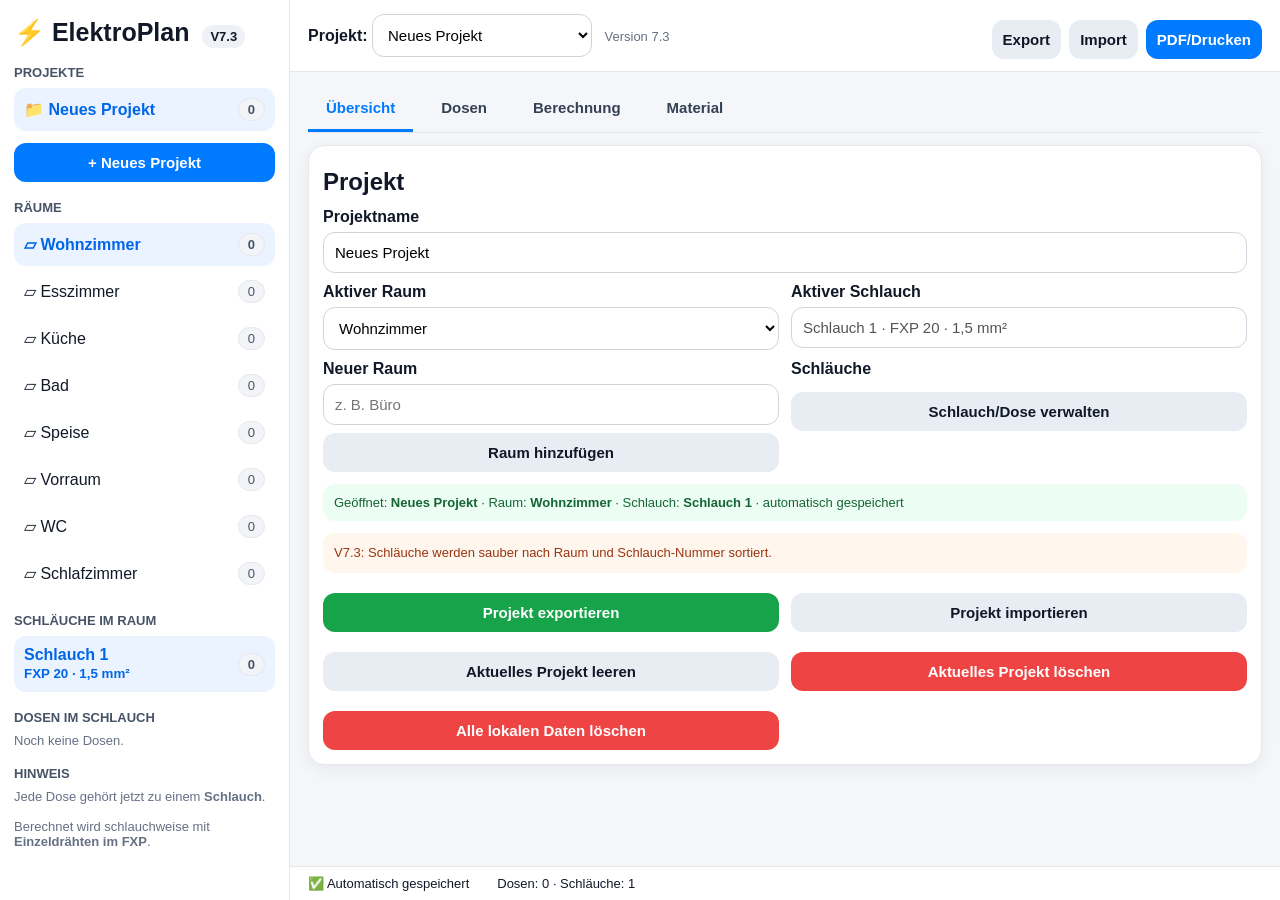
==== index.html @ 1a700f1b "Add files via upload" ====
<!doctype html>
<html lang="de">
<head>
<meta charset="utf-8">
<meta name="viewport" content="width=device-width,initial-scale=1,maximum-scale=1,user-scalable=no">
<title>ElektroPlan V7.3</title>
<style>
*{box-sizing:border-box}
body{margin:0;background:#f4f6f9;color:#111827;font-family:-apple-system,BlinkMacSystemFont,"Segoe UI",Arial,sans-serif}
.app{display:grid;grid-template-columns:290px 1fr;min-height:100vh}
.sidebar{background:#fff;border-right:1px solid #e5e7eb;padding:14px}
.main{padding:14px 18px 90px}
h1{font-size:25px;margin:4px 0 18px}.ver{font-size:13px;background:#eef2f7;border-radius:999px;padding:4px 8px;margin-left:6px}
h2{margin:8px 0 12px}.muted{color:#667085;font-size:13px}.sectionTitle{font-weight:900;color:#475467;font-size:13px;margin:18px 0 8px;text-transform:uppercase}
.card{background:#fff;border:1px solid #e5e7eb;border-radius:16px;padding:14px;margin:12px 0;box-shadow:0 4px 16px rgba(16,24,40,.06)}
input,select,button{width:100%;font-size:15px;padding:11px;border-radius:12px;border:1px solid #cfd4dc;background:#fff}
label{display:block;font-weight:800;margin:10px 0 6px}
button{border:0;background:#007aff;color:#fff;font-weight:900;margin-top:8px;cursor:pointer}
button.secondary{background:#e8edf3;color:#101828}
button.danger{background:#ef4444}
button.green{background:#16a34a}
.navItem{display:flex;justify-content:space-between;align-items:center;padding:10px;border-radius:12px;margin:4px 0;cursor:pointer}
.navItem.active,.navItem:hover{background:#eaf3ff;color:#0066e6;font-weight:900}
.badge{background:#f2f4f7;border:1px solid #e5e7eb;border-radius:999px;padding:3px 9px;color:#475467;font-size:13px}
.topbar{display:flex;justify-content:space-between;align-items:center;gap:12px;background:#fff;border-bottom:1px solid #e5e7eb;margin:-14px -18px 14px;padding:12px 18px;position:sticky;top:0;z-index:5}
.tabs{display:flex;gap:10px;border-bottom:1px solid #e5e7eb;margin-bottom:12px;overflow:auto}
.tabs button{width:auto;background:transparent;color:#344054;border-radius:0;border-bottom:3px solid transparent;padding:13px 18px;margin:0}
.tabs button.active{color:#007aff;border-bottom-color:#007aff}
.hidden{display:none!important}
.grid{display:grid;grid-template-columns:1fr 1fr;gap:12px}
.checks{display:grid;grid-template-columns:1fr 1fr;gap:8px}
.check{display:flex;gap:8px;align-items:center;background:#f8fafc;border:1px solid #e5e7eb;border-radius:12px;padding:10px;font-weight:800}
.check input{width:auto}
.item{border:1px solid #e5e7eb;background:#fbfcfe;border-radius:14px;padding:12px;margin:9px 0}
.row{display:flex;justify-content:space-between;gap:10px;align-items:flex-start}
.name{font-weight:900;font-size:17px}.pill{display:inline-block;background:#eaf4ff;color:#075985;border-radius:999px;padding:4px 9px;margin:4px 4px 0 0;font-size:12px;font-weight:800}
.tableGrid{display:grid;grid-template-columns:1fr 1fr;gap:12px}
table{width:100%;border-collapse:collapse;font-size:13px}
td,th{border-bottom:1px solid #e5e7eb;padding:7px;text-align:left;vertical-align:top}
.notice{background:#fff7ed;color:#9a3412;border-radius:12px;padding:11px;font-size:13px;line-height:1.4}
.ok{background:#ecfdf3;color:#166534;border-radius:12px;padding:11px;font-size:13px}
.wire{display:flex;align-items:center;gap:8px;margin:6px 0}
.dot{width:18px;height:18px;border-radius:50%;border:1px solid #333}.brown{background:#7b3f00}.blue{background:#0074d9}.black{background:#111}.grey{background:#999}.orange{background:#f59e0b}.yellowgreen{background:linear-gradient(90deg,green 50%,yellow 50%)}.purple{background:#7e22ce}
.footer{position:fixed;left:290px;right:0;bottom:0;background:#fff;border-top:1px solid #e5e7eb;padding:9px 18px;display:flex;gap:28px;font-size:13px}
@media(max-width:760px){
  body{font-size:17px}
  .app{display:block}
  .sidebar{display:none}
  .main{padding:10px 10px 96px}
  .topbar{margin:-10px -10px 10px;padding:10px;display:block}
  .topbar select{width:100%!important;margin-top:8px}
  .topbar div[style*="display:flex"]{margin-top:8px}
  .tabs{gap:4px;position:sticky;top:0;background:#f4f6f9;z-index:4;padding-top:6px}
  .tabs button{font-size:14px;padding:12px 10px}
  .tableGrid,.grid{grid-template-columns:1fr}
  .footer{left:0;overflow:auto;font-size:12px}
  .checks{grid-template-columns:1fr}
  .card{border-radius:18px;padding:14px;margin:10px 0}
  input,select,button{font-size:17px;min-height:52px}
  .item{padding:14px}
  .row{display:block}
  .row>div[style*="width"]{width:100%!important;display:grid;grid-template-columns:1fr 1fr;gap:8px;margin-top:10px}
  .row>div[style*="width"] button{margin-top:0}
  table{display:block;overflow-x:auto;white-space:nowrap}
  .fab{display:flex!important}
}
.fab{display:none;position:fixed;right:18px;bottom:54px;width:58px;height:58px;border-radius:999px;font-size:32px;align-items:center;justify-content:center;box-shadow:0 10px 26px rgba(0,0,0,.25);z-index:10}
@media print{.sidebar,.topbar,.tabs,.footer,.noPrint,.fab{display:none!important}.app{display:block}.main{padding:0}.card{box-shadow:none;border:0}}
</style>
</head>
<body>
<div class="app">
<aside class="sidebar">
  <h1>⚡ ElektroPlan <span class="ver">V7.3</span></h1>
  <div class="sectionTitle">Projekte</div>
  <div id="projectList"></div>
  <button onclick="createProject()">+ Neues Projekt</button>

  <div class="sectionTitle">Räume</div>
  <div id="roomList"></div>

  <div class="sectionTitle">Schläuche im Raum</div>
  <div id="sideHoseList"></div>

  <div class="sectionTitle">Dosen im Schlauch</div>
  <div id="sideDoseList"></div>

  <div class="sectionTitle">Hinweis</div>
  <div class="muted">
    Jede Dose gehört jetzt zu einem <b>Schlauch</b>.<br><br>
    Berechnet wird schlauchweise mit <b>Einzeldrähten im FXP</b>.
  </div>
</aside>

<main class="main">
  <div class="topbar">
    <div><b>Projekt:</b> <select id="projectSelect" onchange="openProject(this.value)" style="width:220px;display:inline-block"></select> <span class="muted" style="margin-left:8px">Version 7.3</span></div>
    <div style="display:flex;gap:8px">
      <button class="secondary" onclick="exportProject()" style="width:auto">Export</button><button class="secondary" onclick="document.getElementById('importFileTop').click()" style="width:auto">Import</button>
      <button onclick="window.print()" style="width:auto">PDF/Drucken</button>
    </div>
  </div>

  <div class="tabs">
    <button id="bOverview" onclick="show('Overview')">Übersicht</button>
    <button id="bDoses" onclick="show('Doses')">Dosen</button>
    <button id="bCalc" onclick="show('Calc')">Berechnung</button>
    <button id="bMaterial" onclick="show('Material')">Material</button>
  </div>

  <section id="tabOverview">
    <div class="card">
      <h2>Projekt</h2>
      <label>Projektname</label>
      <input id="projectName" oninput="renameProject()" placeholder="z. B. EFH Maier">

      <div class="grid">
        <div>
          <label>Aktiver Raum</label>
          <select id="roomSelect" onchange="roomChanged()"></select>
        </div>
        <div>
          <label>Aktiver Schlauch</label>
          <input id="activeHoseInfo" disabled>
        </div>
      </div>

      <div class="grid">
        <div>
          <label>Neuer Raum</label>
          <input id="newRoom" placeholder="z. B. Büro">
          <button class="secondary" onclick="addRoom()">Raum hinzufügen</button>
        </div>
        <div>
          <label>Schläuche</label>
          <button class="secondary" onclick="show('Doses')">Schlauch/Dose verwalten</button>
        </div>
      </div>

      <div class="ok" id="saveInfo" style="margin-top:12px"></div>
      <div class="notice" style="margin-top:12px">V7.3: Schläuche werden sauber nach Raum und Schlauch-Nummer sortiert.</div>
      <div class="grid" style="margin-top:12px">
        <button class="green" onclick="exportProject()">Projekt exportieren</button>
        <button class="secondary" onclick="document.getElementById('importFileTop').click()">Projekt importieren</button>
        <input id="importFileTop" class="hidden" type="file" accept=".json" onchange="importProject(event)">
        <button class="secondary" onclick="clearProjectData()">Aktuelles Projekt leeren</button>
        <button class="danger" onclick="deleteCurrentProject()">Aktuelles Projekt löschen</button>
        <button class="danger" onclick="resetAllData()">Alle lokalen Daten löschen</button>
      </div>
    </div>
  </section>

  <section id="tabDoses" class="hidden">
    <div class="card">
      <h2>Dose hinzufügen / bearbeiten</h2>

      <div class="grid">
        <div>
          <label>Raum</label>
          <select id="doseRoomSelect" onchange="doseRoomChanged()"></select>
        </div>
        <div>
          <label>Schlauch</label>
          <select id="doseHoseSelect" onchange="doseHoseChanged()"></select>
        </div>
      </div>

      <div class="grid">
        <div>
          <label>Neuer Schlauch</label>
          <select id="newHoseFxp">
            <option value="16">FXP 16</option>
            <option value="20" selected>FXP 20</option>
            <option value="25">FXP 25</option>
            <option value="32">FXP 32</option>
          </select>
        </div>
        <div>
          <label>Querschnitt</label>
          <select id="newHoseCross">
            <option value="1,5" selected>1,5 mm²</option>
            <option value="2,5">2,5 mm²</option>
          </select>
          <button class="secondary" onclick="createHose()">+ Schlauch hinzufügen</button>
        </div>
      </div>

      <div class="grid">
        <div>
          <label>Dosenvorschlag</label>
          <select id="doseNameSelect" onchange="doseName.value=this.value"></select>
        </div>
        <div>
          <label>Dosenart</label>
          <select id="doseType">
            <option>1-fach Dose</option>
            <option>2-fach Dose</option>
            <option>3-fach Dose</option>
            <option>Lampenauslass</option>
            <option>Netzwerkdose</option>
          </select>
        </div>
      </div>

      <label>Dosenname</label>
      <input id="doseName">

      <label>Geräte</label>
      <div class="checks">
        <label class="check"><input type="checkbox" value="Steckdose">Steckdose</label>
        <label class="check"><input type="checkbox" value="Steckdose 2">zweite Steckdose</label>
        <label class="check"><input type="checkbox" value="Schalter">Schalter</label>
        <label class="check"><input type="checkbox" value="Serienschalter">Serienschalter</label>
        <label class="check"><input type="checkbox" value="Wechselschalter">Wechselschalter</label>
        <label class="check"><input type="checkbox" value="Kreuzschalter">Kreuzschalter</label>
        <label class="check"><input type="checkbox" value="Lampe">Lampe</label>
        <label class="check"><input type="checkbox" value="Netzwerkdose">Netzwerkdose</label>
      </div>

      <button onclick="saveDose()">Dose speichern</button>
      <button class="secondary" onclick="resetDose()">Formular leeren</button>
    </div>

    <div class="card">
      <h2>Dosen</h2>
      <div id="doseList"></div>
    </div>
  </section>

  <section id="tabCalc" class="hidden">
    <div class="card">
      <h2>Adernberechnung je Schlauch</h2>
      <div id="calcList"></div>
    </div>
    <div class="tableGrid">
      <div class="card">
        <h3>Verbindungen</h3>
        <div id="strandTable"></div>
      </div>
      <div class="card">
        <h3>Adernbeschreibung erste Verbindung</h3>
        <div id="wireTable"></div>
      </div>
    </div>
  </section>

  <section id="tabMaterial" class="hidden">
    <div class="card">
      <h2>Material</h2>
      <div id="materialList"></div>
    </div>
    <div class="card noPrint">
      <button onclick="exportProject()" class="green">Projekt exportieren</button>
      <button onclick="document.getElementById('importFile').click()" class="secondary">Projekt importieren</button>
      <input id="importFile" class="hidden" type="file" accept=".json" onchange="importProject(event)">
      <button onclick="deleteCurrentProject()" class="danger">Projekt löschen</button>
    </div>
  </section>
</main>
</div>

<div class="footer">
  <span>✅ Automatisch gespeichert</span>
  <span id="footerStats"></span>
</div>

<script>
const KEY="elektroplan_v73";
const DEFAULT_ROOMS=["Wohnzimmer","Esszimmer","Küche","Bad","Speise","Vorraum","WC","Schlafzimmer"];
const ROOM_CODES={"Wohnzimmer":"WZ","Esszimmer":"EZ","Küche":"KÜ","Bad":"BA","Speise":"SP","Vorraum":"VR","WC":"WC","Schlafzimmer":"SZ"};
const FXP_SIZES=["16","20","25","32"];
let db=loadDB(), currentId=db.currentId||null, activeRoom="Wohnzimmer", activeHoseId=null, editIndex=null;

function uid(){return"p"+Date.now()+"_"+Math.floor(Math.random()*9999)}
function hid(){return"h"+Date.now()+"_"+Math.floor(Math.random()*9999)}
function freshProject(name){
  const p={id:uid(),name:name||"Neues Projekt",rooms:[...DEFAULT_ROOMS],hoses:[],doses:[]};
  p.hoses.push({id:hid(),room:"Wohnzimmer",name:"Schlauch 1",fxp:"20",cross:"1,5"});
  return p;
}
function loadDB(){try{return JSON.parse(localStorage.getItem(KEY))||{currentId:null,projects:[]}}catch{return{currentId:null,projects:[]}}}
function current(){return db.projects.find(p=>p.id===currentId)}
function cleanRooms(p){
  const bad=/^(s|sc|sch|schö|schöa|schöaf|schl|schla|schlaf|schlafz|schlafzi|schlafzim|schlafzimm|schlafzimme)$/i;
  p.rooms=[...new Set([...(p.rooms||[]),...DEFAULT_ROOMS])].filter(r=>r && !bad.test(r));
}
function migrate(p){
  cleanRooms(p);
  if(!p.hoses)p.hoses=[];
  p.hoses.forEach(h=>{if(!h.cross)h.cross="1,5"; if(!h.fxp)h.fxp="20"});
  if(!p.hoses.length){
    p.rooms.forEach(r=>p.hoses.push({id:hid(),room:r,name:"Schlauch 1",fxp:"20",cross:"1,5"}));
  }
  p.doses.forEach(d=>{
    if(!d.hoseId){
      let h=p.hoses.find(x=>x.room===d.room) || createHoseForProject(p,d.room,false);
      d.hoseId=h.id;
    }
  });
}
function store(){db.currentId=currentId;localStorage.setItem(KEY,JSON.stringify(db));renderAll()}
function ensure(){
  if(!db.projects.length){
    let p=freshProject("Neues Projekt");
    db.projects.push(p);
    currentId=p.id;
  } else if(!currentId) currentId=db.projects[0].id;
  db.projects.forEach(p=>{migrate(p);sortHoses(p)});
  const p=current();
  if(p && !activeHoseId){
    let h=hosesInRoom(p,activeRoom)[0] || p.hoses[0];
    if(h){activeRoom=h.room;activeHoseId=h.id}
  }
}
function createProject(){let p=freshProject("Neues Projekt");db.projects.push(p);currentId=p.id;activeRoom="Wohnzimmer";activeHoseId=p.hoses[0].id;store();show("Overview")}
function openProject(id){currentId=id;let p=current();migrate(p);activeRoom=p.rooms[0]||"Wohnzimmer";activeHoseId=(hosesInRoom(p,activeRoom)[0]||p.hoses[0])?.id||null;store()}
function renameProject(){let p=current();if(!p)return;p.name=projectName.value||"Ohne Namen";localStorage.setItem(KEY,JSON.stringify(db));renderSelectorsOnly()}
function deleteCurrentProject(){let p=current();if(!p)return;if(!confirm("Projekt löschen?"))return;db.projects=db.projects.filter(x=>x.id!==p.id);currentId=db.projects[0]?.id||null;activeHoseId=null;if(!currentId){let np=freshProject("Neues Projekt");db.projects.push(np);currentId=np.id;activeRoom="Wohnzimmer";activeHoseId=np.hoses[0].id}store();show("Overview")}
function addRoom(){let p=current(),r=newRoom.value.trim();if(!p||!r)return;if(!p.rooms.includes(r))p.rooms.push(r);let h=createHoseForProject(p,r,false);activeRoom=r;activeHoseId=h.id;newRoom.value="";store()}
function roomChanged(){let p=current();activeRoom=roomSelect.value;let h=hosesInRoom(p,activeRoom)[0]||createHoseForProject(p,activeRoom,false);activeHoseId=h.id;store()}
function hoseChanged(id){activeHoseId=id;let p=current();let h=p.hoses.find(x=>x.id===id);if(h)activeRoom=h.room;store()}
function hoseNum(h){
  const m=String(h.name||"").match(/(\d+)/);
  return m?parseInt(m[1],10):9999;
}
function sortHoses(p){
  const roomIndex=r=>p.rooms.indexOf(r)===-1?999:p.rooms.indexOf(r);
  p.hoses.sort((a,b)=>{
    const ra=roomIndex(a.room), rb=roomIndex(b.room);
    if(ra!==rb)return ra-rb;
    const na=hoseNum(a), nb=hoseNum(b);
    if(na!==nb)return na-nb;
    return String(a.name).localeCompare(String(b.name));
  });
}
function hosesInRoom(p,room){sortHoses(p);return p.hoses.filter(h=>h.room===room)}
function createHoseForProject(p,room,render=true){
  const nr=hosesInRoom(p,room).length+1;
  const h={id:hid(),room,name:"Schlauch "+nr,fxp:"20",cross:"1,5"};
  p.hoses.push(h);
  sortHoses(p);
  if(render)store();
  return h;
}
function createHose(){
  let p=current();if(!p)return;
  let h=createHoseForProject(p,activeRoom,false);
  const s1=document.getElementById("newHoseFxp");
  const c1=document.getElementById("newHoseCross");
  h.fxp=(s1&&s1.value)||"20";
  h.cross=(c1&&c1.value)||"1,5";
  activeHoseId=h.id;
  store()
}
function updateHose(id,field,val){let p=current(),h=p.hoses.find(x=>x.id===id);if(!h)return;h[field]=val;store()}
function deleteHose(id){
  let p=current(),h=p.hoses.find(x=>x.id===id);if(!h)return;
  if(p.doses.some(d=>d.hoseId===id)) return alert("Dieser Schlauch enthält Dosen. Bitte zuerst Dosen löschen oder verschieben.");
  if(!confirm("Schlauch löschen?"))return;
  p.hoses=p.hoses.filter(x=>x.id!==id);
  activeHoseId=(hosesInRoom(p,activeRoom)[0]||p.hoses[0])?.id||null;
  store();
}
function doseRoomChanged(){
  let p=current(),room=doseRoomSelect.value;
  activeRoom=room;
  let hs=hosesInRoom(p,room);
  if(!hs.length)hs=[createHoseForProject(p,room,false)];
  doseHoseSelect.innerHTML=hs.map(h=>`<option value="${h.id}" ${h.id===activeHoseId?"selected":""}>${esc(h.name)} · FXP ${esc(h.fxp)} · ${esc(h.cross||"1,5")} mm²</option>`).join("");
  if(!hs.some(h=>h.id===activeHoseId))activeHoseId=hs[0].id;
  doseHoseSelect.value=activeHoseId;
  doseHoseChanged();
}
function doseHoseChanged(){
  activeHoseId=doseHoseSelect.value;
  let room=doseRoomSelect.value;
  let name=nextDoseName(room);
  doseNameSelect.innerHTML=`<option>${name}</option>`;
  doseName.value=name;
}
function code(room){return ROOM_CODES[room]||room.substring(0,2).toUpperCase()}
function nextDoseName(room){
  let p=current(),c=code(room),max=0;
  p.doses.forEach(d=>{if(d.room===room&&d.name.startsWith(c)){let n=parseInt(d.name.replace(c,""));if(!isNaN(n)&&n>max)max=n}});
  return c+String(max+1).padStart(2,"0")
}
function selected(){return Array.from(document.querySelectorAll(".checks input:checked")).map(x=>x.value)}
function saveDose(){
  let p=current();if(!p)return;
  let room=doseRoomSelect.value;
  let hoseId=doseHoseSelect.value;
  let d={room,hoseId,name:doseName.value.trim()||nextDoseName(room),type:doseType.value,devices:selected()};
  if(!d.devices.length)return alert("Bitte Gerät auswählen.");
  if(editIndex===null)p.doses.push(d);else{p.doses[editIndex]=d;editIndex=null}
  activeRoom=room;activeHoseId=hoseId;
  resetDose();store()
}
function resetDose(){editIndex=null;doseType.value="1-fach Dose";document.querySelectorAll(".checks input").forEach(x=>x.checked=false);doseRoomChanged()}
function editDose(i){
  let p=current(),d=p.doses[i];editIndex=i;activeRoom=d.room;activeHoseId=d.hoseId;
  renderAll();
  doseRoomSelect.value=d.room;doseRoomChanged();doseHoseSelect.value=d.hoseId;
  doseNameSelect.innerHTML=`<option>${d.name}</option>`;doseName.value=d.name;doseType.value=d.type;
  document.querySelectorAll(".checks input").forEach(x=>x.checked=d.devices.includes(x.value));
  show("Doses")
}
function deleteDose(i){let p=current();if(!confirm("Dose löschen?"))return;p.doses.splice(i,1);store()}
function move(i,dir){let p=current(),j=i+dir;if(j<0||j>=p.doses.length)return;[p.doses[i],p.doses[j]]=[p.doses[j],p.doses[i]];store()}
function has(d,x){return d.devices.includes(x)}
function socketCount(d){return (has(d,"Steckdose")?1:0)+(has(d,"Steckdose 2")?1:0)}
function hasSocket(d){return socketCount(d)>0}
function hasNetwork(d){return has(d,"Netzwerkdose")||d.type==="Netzwerkdose"}
function dosesInHose(p,hoseId){return p.doses.filter(d=>d.hoseId===hoseId)}
function calcForDoses(doses){
  let res=doses.map(()=>new Set());
  let socketEnd=-1;
  doses.forEach((d,i)=>{if(hasSocket(d))socketEnd=i});
  for(let i=0;i<=socketEnd;i++){res[i].add("L Steckdose");res[i].add("N Steckdose");res[i].add("PE")}
  doses.forEach((d,i)=>{
    if(has(d,"Schalter")){res[i].add("L Licht");res[i].add("L geschaltet zurück")}
    if(has(d,"Serienschalter")){res[i].add("L Licht");res[i].add("L1 geschaltet zurück");res[i].add("L2 geschaltet zurück")}
    if(has(d,"Lampe")){res[i].add("L geschaltet");res[i].add("N Licht");res[i].add("PE")}
    if(hasNetwork(d))res[i].add("Netzwerkkabel Cat / Datenleitung")
  });
  let ws=doses.map((d,i)=>has(d,"Wechselschalter")?i:null).filter(x=>x!==null);
  let ks=doses.map((d,i)=>has(d,"Kreuzschalter")?i:null).filter(x=>x!==null);
  if(ws.length>=2){
    let first=ws[0],last=ws[ws.length-1];
    for(let i=first;i<=last;i++){
      if(i===first){res[i].add("L Licht");res[i].add("K1");res[i].add("K2")}
      else if(i===last){res[i].add("K1");res[i].add("K2");res[i].add("L geschaltet zurück")}
      else if(ks.includes(i)){res[i].add("K1 rein");res[i].add("K2 rein");res[i].add("K1 raus");res[i].add("K2 raus")}
      else{res[i].add("K1");res[i].add("K2")}
    }
    for(let i=0;i<=last;i++)res[i].add("L geschaltet zurück")
  }
  return res.map(s=>Array.from(s))
}
function calcAll(){
  let p=current(),out=[];
  sortHoses(p);
  p.hoses.forEach(h=>{
    const ds=dosesInHose(p,h.id);
    const c=calcForDoses(ds);
    out.push({hose:h,doses:ds,calc:c});
  });
  return out;
}
function eCount(w){return w.filter(x=>!x.includes("Netzwerk")).length}
function suggest(w,hose){
  let n=eCount(w),net=w.some(x=>x.includes("Netzwerk"));
  let base=n===0?"keine 230V-Adern":`${n} Einzeldrähte ${hose?.cross||"1,5"} mm² im FXP ${hose?.fxp||"20"}`;
  return net?base+" + 1× Netzwerkkabel":base;
}
function wireColor(w){if(w==="PE")return"yellowgreen";if(w.includes("N "))return"blue";if(w.includes("Steckdose"))return"brown";if(w.includes("K2"))return"grey";if(w.includes("K1"))return"black";if(w.includes("geschaltet"))return"black";if(w.includes("L Licht"))return"black";if(w.includes("Netzwerk"))return"purple";return"orange"}
function wireHTML(w){return `<div class="wire"><span class="dot ${wireColor(w)}"></span>${esc(w)}</div>`}
function show(tab){["Overview","Doses","Calc","Material"].forEach(t=>{document.getElementById("tab"+t).classList.add("hidden");document.getElementById("b"+t).classList.remove("active")});document.getElementById("tab"+tab).classList.remove("hidden");document.getElementById("b"+tab).classList.add("active");renderAll()}
function esc(s){return String(s).replace(/[&<>"']/g,m=>({"&":"&amp;","<":"&lt;",">":"&gt;","\"":"&quot;","'":"&#039;"}[m]))}

function renderSelectorsOnly(){
  let p=current();
  projectSelect.innerHTML=db.projects.map(pr=>`<option value="${pr.id}" ${pr.id===currentId?"selected":""}>${esc(pr.name)}</option>`).join("");
  projectList.innerHTML=db.projects.map(pr=>`<div class="navItem ${pr.id===currentId?"active":""}" onclick="openProject('${pr.id}')"><span>📁 ${esc(pr.name)}</span><span class="badge">${pr.doses.length}</span></div>`).join("");
}
function renderAll(){
  let p=current();if(!p)return;migrate(p);sortHoses(p);renderSelectorsOnly();
  if(!activeRoom || !p.rooms.includes(activeRoom))activeRoom=p.rooms[0]||"Wohnzimmer";
  let hs=hosesInRoom(p,activeRoom);
  if(!hs.length){let h=createHoseForProject(p,activeRoom,false);hs=[h];activeHoseId=h.id}
  if(!activeHoseId || !hs.some(h=>h.id===activeHoseId))activeHoseId=hs[0].id;

  roomList.innerHTML=p.rooms.map(r=>`<div class="navItem ${r===activeRoom?"active":""}" onclick="activeRoom='${esc(r)}';activeHoseId=null;store()"><span>▱ ${esc(r)}</span><span class="badge">${p.doses.filter(d=>d.room===r).length}</span></div>`).join("");
  sideHoseList.innerHTML=hs.map(h=>`<div class="navItem ${h.id===activeHoseId?"active":""}" onclick="hoseChanged('${h.id}')"><span>${esc(h.name)}<br><small>FXP ${esc(h.fxp)} · ${esc(h.cross||"1,5")} mm²</small></span><span class="badge">${dosesInHose(p,h.id).length}</span></div>`).join("");
  projectName.value=p.name;
  roomSelect.innerHTML=p.rooms.map(r=>`<option ${r===activeRoom?"selected":""}>${esc(r)}</option>`).join("");
  activeHoseInfo.value=(p.hoses.find(h=>h.id===activeHoseId)?.name||"")+" · FXP "+(p.hoses.find(h=>h.id===activeHoseId)?.fxp||"20")+" · "+(p.hoses.find(h=>h.id===activeHoseId)?.cross||"1,5")+" mm²";
  
  doseRoomSelect.innerHTML=p.rooms.map(r=>`<option ${r===activeRoom?"selected":""}>${esc(r)}</option>`).join("");
  if(editIndex===null)doseRoomChanged();
  saveInfo.innerHTML=`Geöffnet: <b>${esc(p.name)}</b> · Raum: <b>${esc(activeRoom)}</b> · Schlauch: <b>${esc((p.hoses.find(h=>h.id===activeHoseId)||{}).name||"")}</b> · automatisch gespeichert`;

  renderDoses(p);
  renderCalc();
  renderMaterial();
  footerStats.textContent=`Dosen: ${p.doses.length} · Schläuche: ${p.hoses.length}`;
}
function renderHoses(p){
  const room=activeRoom;
  const hoses=hosesInRoom(p,room);
  hoseList.innerHTML=hoses.length ? hoses.map(h=>`
    <div class="item">
      <div class="row">
        <div style="flex:1">
          <div class="name">${esc(h.name)}</div>
          <div class="muted">${esc(h.room)} · FXP ${esc(h.fxp)} · ${esc(h.cross||"1,5")} mm² · ${dosesInHose(p,h.id).length} Dosen</div>

          <label>Name</label>
          <input value="${esc(h.name)}" onchange="updateHose('${h.id}','name',this.value)">

          <label>FXP-Größe</label>
          <select onchange="updateHose('${h.id}','fxp',this.value)">
            <option value="16" ${h.fxp==="16"?"selected":""}>FXP 16</option>
            <option value="20" ${h.fxp==="20"?"selected":""}>FXP 20</option>
            <option value="25" ${h.fxp==="25"?"selected":""}>FXP 25</option>
            <option value="32" ${h.fxp==="32"?"selected":""}>FXP 32</option>
          </select>
          <label>Leiterquerschnitt</label>
          <select onchange="updateHose('${h.id}','cross',this.value)">
            <option value="1,5" ${h.cross==="1,5"?"selected":""}>1,5 mm²</option>
            <option value="2,5" ${h.cross==="2,5"?"selected":""}>2,5 mm²</option>
          </select>
        </div>
        <div style="width:120px">
          <button class="secondary" onclick="hoseChanged('${h.id}')">Aktiv</button>
          <button class="danger" onclick="deleteHose('${h.id}')">Löschen</button>
        </div>
      </div>
    </div>`).join("") : "<div class='muted'>Noch kein Schlauch.</div>";
}
function renderDoses(p){
  sideDoseList.innerHTML=dosesInHose(p,activeHoseId).map(d=>`<div class="navItem"><span>▣ ${esc(d.name)}<br><small>${esc(d.devices.join(", "))}</small></span></div>`).join("")||"<div class='muted'>Noch keine Dosen.</div>";
  doseList.innerHTML=p.hoses.filter(h=>h.room===activeRoom).map(h=>{
    const ds=dosesInHose(p,h.id);
    return `<h3>${esc(h.name)} · FXP ${esc(h.fxp)} · ${esc(h.cross||"1,5")} mm²</h3>` + (ds.map(d=>{
      const i=p.doses.indexOf(d);
      return `<div class="item"><div class="row"><div><div class="name">${i+1}. ▣ ${esc(d.name)}</div><div class="muted">${esc(d.room)} · ${esc(h.name)} · ${esc(d.type)}</div>${d.devices.map(x=>`<span class="pill">${esc(x)}</span>`).join("")}</div><div style="width:95px"><button onclick="move(${i},-1)">↑</button><button onclick="move(${i},1)">↓</button><button class="secondary" onclick="editDose(${i})">Ändern</button><button class="danger" onclick="deleteDose(${i})">Löschen</button></div></div></div>`;
    }).join("") || "<div class='muted'>Keine Dosen in diesem Schlauch.</div>");
  }).join("") || "<div class='muted'>Noch keine Dosen.</div>";
}
function renderCalc(){
  const groups=calcAll();
  calcList.innerHTML=groups.map(g=>{
    if(!g.doses.length)return "";
    let connRows=g.calc.map((w,i)=>{
      const from=i===0?"Verteiler":g.doses[i-1].name;
      const to=g.doses[i].name;
      return `<tr><td>${esc(from)}</td><td>→</td><td>${esc(to)}</td><td>${esc(g.hose.name)}</td><td>FXP ${esc(g.hose.fxp)}</td><td><b>${eCount(w)}</b>${w.some(x=>x.includes("Netzwerk"))?" + LAN":""}</td><td>${suggest(w,g.hose)}</td></tr>`;
    }).join("");

    let doseCards=g.doses.map((d,i)=>{
      const w=g.calc[i]||[];
      const from=i===0?"Verteiler":g.doses[i-1].name;
      const to=i<g.doses.length-1?g.doses[i+1].name:"Enddose";
      return `<div class="item">
        <div class="name">${esc(d.name)}</div>
        <div class="muted">${esc(d.room)} · ${esc(g.hose.name)} · FXP ${esc(g.hose.fxp)}</div>
        <div style="margin-top:8px"><b>kommt von:</b> ${esc(from)}</div>
        <div><b>geht zu:</b> ${esc(to)}</div>
        <div style="margin-top:8px"><b>Verbindung ${esc(from)} → ${esc(d.name)}:</b> ${eCount(w)} Einzeldrähte${w.some(x=>x.includes("Netzwerk"))?" + 1 Netzwerkkabel":""}</div>
        <div class="muted">Vorschlag: ${suggest(w,g.hose)}</div>
        <div style="margin-top:8px">${w.map(wireHTML).join("")}</div>
      </div>`;
    }).join("");

    return `<div class="card">
      <h3>${esc(g.hose.room)} · ${esc(g.hose.name)} · FXP ${esc(g.hose.fxp)}</h3>
      <div class="notice"><b>Leitungsverlauf:</b> Verteiler ${g.doses.map(d=>"→ "+esc(d.name)).join(" ")}</div>
      <h4>Verbindungen in diesem Schlauch</h4>
      <table><tr><th>Von</th><th></th><th>Nach</th><th>Schlauch</th><th>FXP</th><th>Adern</th><th>Vorschlag</th></tr>${connRows}</table>
      <h4>Dosen im Schlauch</h4>
      ${doseCards}
    </div>`;
  }).join("") || "<div class='muted'>Noch keine Dosen.</div>";
  renderTables(groups);
}
function renderTables(groups){
  let rows="", first=[];
  groups.forEach(g=>{
    g.calc.forEach((w,i)=>{
      rows+=`<tr><td>${esc(g.hose.room)}</td><td>${esc(g.hose.name)}</td><td>${i===0?"Verteiler":esc(g.doses[i-1].name)}</td><td>${esc(g.doses[i].name)}</td><td>${eCount(w)}${w.some(x=>x.includes("Netzwerk"))?" + LAN":""}</td><td>${suggest(w,g.hose)}</td></tr>`;
      if(!first.length)first=w;
    });
  });
  strandTable.innerHTML=`<table><tr><th>Raum</th><th>Schlauch</th><th>Von</th><th>Nach</th><th>Adern</th><th>Vorschlag</th></tr>${rows}</table>`;
  wireTable.innerHTML=`<table><tr><th>Ader</th><th>Funktion</th><th>Farbe</th></tr>${first.map((x,i)=>`<tr><td>${i+1}</td><td>${esc(x)}</td><td>${wireColor(x)}</td></tr>`).join("")}</table>`;
}
function renderMaterial(){
  const p=current(),groups=calcAll();
  let counts={},totalWires=0,net=0,fxp={},wireCross={};
  p.doses.forEach(d=>d.devices.forEach(g=>counts[g]=(counts[g]||0)+1));
  groups.forEach(g=>{
    if(g.doses.length)fxp[g.hose.fxp]=(fxp[g.hose.fxp]||0)+1;
    g.calc.forEach(w=>{const n=eCount(w); totalWires+=n; wireCross[g.hose.cross||"1,5"]=(wireCross[g.hose.cross||"1,5"]||0)+n; if(w.some(x=>x.includes("Netzwerk")))net++});
  });
  materialList.innerHTML=`<h3>Geräte</h3>${Object.entries(counts).map(([k,v])=>`<div>${v} × ${esc(k)}</div>`).join("")||"<div class='muted'>Noch keine Geräte.</div>"}
  <h3>FXP Schläuche</h3>${Object.entries(fxp).map(([k,v])=>`<div>${v} × FXP ${esc(k)}</div>`).join("")||"<div class='muted'>Noch keine belegten Schläuche.</div>"}
  <h3>Einzeldrähte / Netzwerk</h3>${Object.entries(wireCross).map(([q,v])=>`<div>${v} × Einzeldraht ${esc(q)} mm² laut Berechnung</div>`).join("")}<div>Gesamt: ${totalWires} Einzeldrähte</div>${net?`<div>${net} × Netzwerkkabel</div>`:""}
  <h3>Adern pro Verbindung</h3><div id="materialConnections">${strandTable.innerHTML}</div>`;
}
function loadExample(render=true){
  let p=current();
  p.name="EFH Maier";
  p.hoses=[];
  let h1={id:hid(),room:"Wohnzimmer",name:"Schlauch 1",fxp:"20",cross:"1,5"};
  let h2={id:hid(),room:"Schlafzimmer",name:"Schlauch 1",fxp:"16",cross:"2,5"};
  p.hoses.push(h1,h2);
  p.doses=[
    {room:"Wohnzimmer",hoseId:h1.id,name:"WZ01",type:"3-fach Dose",devices:["Steckdose","Steckdose 2","Wechselschalter"]},
    {room:"Wohnzimmer",hoseId:h1.id,name:"WZ02",type:"2-fach Dose",devices:["Kreuzschalter","Steckdose"]},
    {room:"Wohnzimmer",hoseId:h1.id,name:"WZ03",type:"2-fach Dose",devices:["Wechselschalter","Steckdose","Netzwerkdose"]},
    {room:"Schlafzimmer",hoseId:h2.id,name:"SZ01",type:"1-fach Dose",devices:["Steckdose"]}
  ];
  activeRoom="Wohnzimmer";activeHoseId=h1.id;
  if(render)store()
}
function clearProjectData(){
  let p=current(); if(!p)return;
  if(!confirm("Alle Dosen und Schläuche im aktuellen Projekt löschen?"))return;
  p.doses=[];
  p.hoses=[];
  let h=createHoseForProject(p,activeRoom||"Wohnzimmer",false);
  h.fxp="20"; h.cross="1,5";
  activeHoseId=h.id;
  store();
}
function resetAllData(){
  if(!confirm("Wirklich alle lokalen ElektroPlan-Projekte in diesem Browser löschen?"))return;
  localStorage.removeItem(KEY);
  db={currentId:null,projects:[]};
  currentId=null; activeRoom="Wohnzimmer"; activeHoseId=null; editIndex=null;
  ensure(); store(); show("Overview");
}
function exportProject(){let p=current();const blob=new Blob([JSON.stringify(p,null,2)],{type:"application/json"});const a=document.createElement("a");a.href=URL.createObjectURL(blob);a.download=(p.name||"elektroplan")+".json";a.click();URL.revokeObjectURL(a.href)}
function importProject(ev){const f=ev.target.files[0];if(!f)return;const r=new FileReader();r.onload=()=>{let p=JSON.parse(r.result);p.id=uid();migrate(p);db.projects.push(p);currentId=p.id;store()};r.readAsText(f)}

ensure();renderAll();show("Overview");
</script>
</body>
</html>
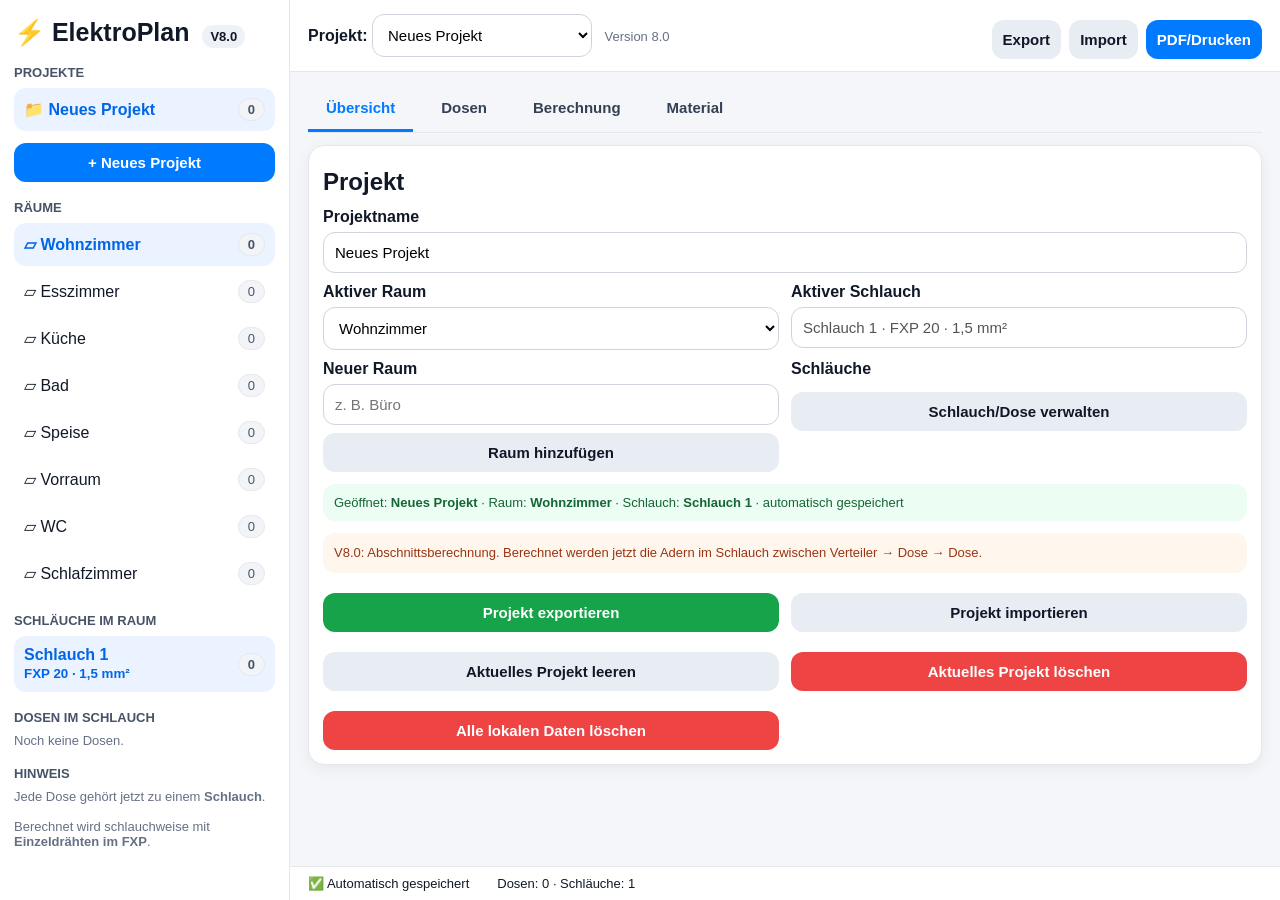
==== commit 7670d3d3: "Add files via upload" ====
--- a/index.html
+++ b/index.html
@@ -3,7 +3,7 @@
 <head>
 <meta charset="utf-8">
 <meta name="viewport" content="width=device-width,initial-scale=1,maximum-scale=1,user-scalable=no">
-<title>ElektroPlan V7.3</title>
+<title>ElektroPlan V8.0</title>
 <style>
 *{box-sizing:border-box}
 body{margin:0;background:#f4f6f9;color:#111827;font-family:-apple-system,BlinkMacSystemFont,"Segoe UI",Arial,sans-serif}
@@ -71,7 +71,7 @@
 <body>
 <div class="app">
 <aside class="sidebar">
-  <h1>⚡ ElektroPlan <span class="ver">V7.3</span></h1>
+  <h1>⚡ ElektroPlan <span class="ver">V8.0</span></h1>
   <div class="sectionTitle">Projekte</div>
   <div id="projectList"></div>
   <button onclick="createProject()">+ Neues Projekt</button>
@@ -94,7 +94,7 @@
 
 <main class="main">
   <div class="topbar">
-    <div><b>Projekt:</b> <select id="projectSelect" onchange="openProject(this.value)" style="width:220px;display:inline-block"></select> <span class="muted" style="margin-left:8px">Version 7.3</span></div>
+    <div><b>Projekt:</b> <select id="projectSelect" onchange="openProject(this.value)" style="width:220px;display:inline-block"></select> <span class="muted" style="margin-left:8px">Version 8.0</span></div>
     <div style="display:flex;gap:8px">
       <button class="secondary" onclick="exportProject()" style="width:auto">Export</button><button class="secondary" onclick="document.getElementById('importFileTop').click()" style="width:auto">Import</button>
       <button onclick="window.print()" style="width:auto">PDF/Drucken</button>
@@ -138,7 +138,7 @@
       </div>
 
       <div class="ok" id="saveInfo" style="margin-top:12px"></div>
-      <div class="notice" style="margin-top:12px">V7.3: Schläuche werden sauber nach Raum und Schlauch-Nummer sortiert.</div>
+      <div class="notice" style="margin-top:12px">V8.0: Abschnittsberechnung. Berechnet werden jetzt die Adern im Schlauch zwischen Verteiler → Dose → Dose.</div>
       <div class="grid" style="margin-top:12px">
         <button class="green" onclick="exportProject()">Projekt exportieren</button>
         <button class="secondary" onclick="document.getElementById('importFileTop').click()">Projekt importieren</button>
@@ -215,6 +215,8 @@
         <label class="check"><input type="checkbox" value="Kreuzschalter">Kreuzschalter</label>
         <label class="check"><input type="checkbox" value="Lampe">Lampe</label>
         <label class="check"><input type="checkbox" value="Netzwerkdose">Netzwerkdose</label>
+        <label class="check"><input type="checkbox" value="Herdanschluss">Herdanschluss 5×2,5</label>
+        <label class="check"><input type="checkbox" value="Geschirrspüler">Geschirrspüler 3×2,5</label>
       </div>
 
       <button onclick="saveDose()">Dose speichern</button>
@@ -229,7 +231,7 @@
 
   <section id="tabCalc" class="hidden">
     <div class="card">
-      <h2>Adernberechnung je Schlauch</h2>
+      <h2>Abschnittsberechnung je Schlauch</h2>
       <div id="calcList"></div>
     </div>
     <div class="tableGrid">
@@ -265,7 +267,7 @@
 </div>
 
 <script>
-const KEY="elektroplan_v73";
+const KEY="elektroplan_v80";
 const DEFAULT_ROOMS=["Wohnzimmer","Esszimmer","Küche","Bad","Speise","Vorraum","WC","Schlafzimmer"];
 const ROOM_CODES={"Wohnzimmer":"WZ","Esszimmer":"EZ","Küche":"KÜ","Bad":"BA","Speise":"SP","Vorraum":"VR","WC":"WC","Schlafzimmer":"SZ"};
 const FXP_SIZES=["16","20","25","32"];
@@ -410,31 +412,120 @@
 function socketCount(d){return (has(d,"Steckdose")?1:0)+(has(d,"Steckdose 2")?1:0)}
 function hasSocket(d){return socketCount(d)>0}
 function hasNetwork(d){return has(d,"Netzwerkdose")||d.type==="Netzwerkdose"}
+function hasHerd(d){return has(d,"Herdanschluss")}
+function hasGeschirr(d){return has(d,"Geschirrspüler")}
 function dosesInHose(p,hoseId){return p.doses.filter(d=>d.hoseId===hoseId)}
 function calcForDoses(doses){
+  // V8.0: Abschnittsberechnung.
+  // res[i] beschreibt den Schlauchabschnitt:
+  // i = 0: Verteiler -> Dose 1
+  // i > 0: Dose i -> Dose i+1
   let res=doses.map(()=>new Set());
+
+  // Steckdosenstromkreis wird bis zur letzten Steckdose im Schlauch mitgeführt
   let socketEnd=-1;
   doses.forEach((d,i)=>{if(hasSocket(d))socketEnd=i});
-  for(let i=0;i<=socketEnd;i++){res[i].add("L Steckdose");res[i].add("N Steckdose");res[i].add("PE")}
-  doses.forEach((d,i)=>{
-    if(has(d,"Schalter")){res[i].add("L Licht");res[i].add("L geschaltet zurück")}
-    if(has(d,"Serienschalter")){res[i].add("L Licht");res[i].add("L1 geschaltet zurück");res[i].add("L2 geschaltet zurück")}
-    if(has(d,"Lampe")){res[i].add("L geschaltet");res[i].add("N Licht");res[i].add("PE")}
-    if(hasNetwork(d))res[i].add("Netzwerkkabel Cat / Datenleitung")
+  for(let i=0;i<=socketEnd;i++){
+    res[i].add("L Steckdose");
+    res[i].add("N Steckdose");
+    res[i].add("PE");
+  }
+
+  // Netzwerk: Kabel läuft vom Verteiler bis zur jeweiligen Netzwerkdose mit
+  doses.forEach((d,idx)=>{
+    if(hasNetwork(d)){
+      for(let i=0;i<=idx;i++)res[i].add("Netzwerkkabel Cat / Datenleitung");
+    }
   });
+
+  // Herd / Geschirrspüler: eigene Zuleitung bis zu dieser Anschlussdose
+  doses.forEach((d,idx)=>{
+    if(hasHerd(d)){
+      for(let i=0;i<=idx;i++){
+        res[i].add("Herd L1 2,5");
+        res[i].add("Herd L2 2,5");
+        res[i].add("Herd L3 2,5");
+        res[i].add("Herd N 2,5");
+        res[i].add("Herd PE 2,5");
+      }
+    }
+    if(hasGeschirr(d)){
+      for(let i=0;i<=idx;i++){
+        res[i].add("Geschirrspüler L 2,5");
+        res[i].add("Geschirrspüler N 2,5");
+        res[i].add("Geschirrspüler PE 2,5");
+      }
+    }
+  });
+
+  // Einfache Schalter / Serienschalter: Zuleitung und geschaltete Rückleiter bis zur Dose
+  doses.forEach((d,idx)=>{
+    if(has(d,"Schalter")){
+      for(let i=0;i<=idx;i++){
+        res[i].add("L Licht");
+        res[i].add("L geschaltet zurück");
+      }
+    }
+    if(has(d,"Serienschalter")){
+      for(let i=0;i<=idx;i++){
+        res[i].add("L Licht");
+        res[i].add("L1 geschaltet zurück");
+        res[i].add("L2 geschaltet zurück");
+      }
+    }
+    if(has(d,"Lampe")){
+      for(let i=0;i<=idx;i++){
+        res[i].add("L geschaltet");
+        res[i].add("N Licht");
+        res[i].add("PE");
+      }
+    }
+  });
+
+  // Wechsel-/Kreuzschaltung:
+  // Im Schlauchabschnitt laufen zwischen den Schaltern nur K1/K2 weiter.
+  // Kreuzschalter hat intern 4 Klemmen, aber pro Abschnitt nur 2 Korrespondierende.
   let ws=doses.map((d,i)=>has(d,"Wechselschalter")?i:null).filter(x=>x!==null);
   let ks=doses.map((d,i)=>has(d,"Kreuzschalter")?i:null).filter(x=>x!==null);
+
+  if(ws.length===1){
+    const last=ws[0];
+    for(let i=0;i<=last;i++){
+      res[i].add("L Licht");
+      res[i].add("K1");
+      res[i].add("K2");
+    }
+  }
+
   if(ws.length>=2){
-    let first=ws[0],last=ws[ws.length-1];
-    for(let i=first;i<=last;i++){
-      if(i===first){res[i].add("L Licht");res[i].add("K1");res[i].add("K2")}
-      else if(i===last){res[i].add("K1");res[i].add("K2");res[i].add("L geschaltet zurück")}
-      else if(ks.includes(i)){res[i].add("K1 rein");res[i].add("K2 rein");res[i].add("K1 raus");res[i].add("K2 raus")}
-      else{res[i].add("K1");res[i].add("K2")}
-    }
-    for(let i=0;i<=last;i++)res[i].add("L geschaltet zurück")
+    const first=ws[0], last=ws[ws.length-1];
+
+    // vom Verteiler bis zum letzten Wechselschalter:
+    // L Licht, K1, K2 und der geschaltete Draht retour werden mitgeführt
+    for(let i=0;i<=last;i++){
+      res[i].add("K1");
+      res[i].add("K2");
+      res[i].add("L geschaltet zurück");
+    }
+
+    // L Licht wird bis zur ersten Wechselschalter-Dose geführt
+    for(let i=0;i<=first;i++){
+      res[i].add("L Licht");
+    }
   }
-  return res.map(s=>Array.from(s))
+
+  // Falls ein Kreuzschalter ohne vollständig angelegte Wechselschaltung existiert:
+  // pro Abschnitt trotzdem nur 2 Korrespondierende rechnen.
+  if(ws.length<2 && ks.length){
+    ks.forEach(idx=>{
+      for(let i=0;i<=idx;i++){
+        res[i].add("K1");
+        res[i].add("K2");
+      }
+    });
+  }
+
+  return res.map(s=>Array.from(s));
 }
 function calcAll(){
   let p=current(),out=[];
@@ -449,10 +540,15 @@
 function eCount(w){return w.filter(x=>!x.includes("Netzwerk")).length}
 function suggest(w,hose){
   let n=eCount(w),net=w.some(x=>x.includes("Netzwerk"));
-  let base=n===0?"keine 230V-Adern":`${n} Einzeldrähte ${hose?.cross||"1,5"} mm² im FXP ${hose?.fxp||"20"}`;
+  let has25=w.some(x=>x.includes("2,5"));
+  let q=has25?"2,5":(hose?.cross||"1,5");
+  let base=n===0?"keine 230V-Adern":`${n} Einzeldrähte ${q} mm² im FXP ${hose?.fxp||"20"}`;
+  if(w.some(x=>x.includes("Herd ")))base+=" (Herd 5×2,5)";
+  if(w.some(x=>x.includes("Geschirrspüler ")))base+=" (Geschirrspüler 3×2,5)";
   return net?base+" + 1× Netzwerkkabel":base;
 }
-function wireColor(w){if(w==="PE")return"yellowgreen";if(w.includes("N "))return"blue";if(w.includes("Steckdose"))return"brown";if(w.includes("K2"))return"grey";if(w.includes("K1"))return"black";if(w.includes("geschaltet"))return"black";if(w.includes("L Licht"))return"black";if(w.includes("Netzwerk"))return"purple";return"orange"}
+function crossForWire(w,hose){if(w.includes("2,5"))return "2,5";return hose?.cross||"1,5"}
+function wireColor(w){if(w==="PE")return"yellowgreen";if(w.includes("N "))return"blue";if(w.includes("Steckdose"))return"brown";if(w.includes("K2"))return"grey";if(w.includes("K1"))return"black";if(w.includes("geschaltet"))return"black";if(w.includes("L Licht"))return"black";if(w.includes("Netzwerk"))return"purple";if(w.includes("Herd L")||w.includes("Geschirrspüler L"))return"black";if(w.includes("Herd N")||w.includes("Geschirrspüler N"))return"blue";if(w.includes("Herd PE")||w.includes("Geschirrspüler PE"))return"yellowgreen";return"orange"}
 function wireHTML(w){return `<div class="wire"><span class="dot ${wireColor(w)}"></span>${esc(w)}</div>`}
 function show(tab){["Overview","Doses","Calc","Material"].forEach(t=>{document.getElementById("tab"+t).classList.add("hidden");document.getElementById("b"+t).classList.remove("active")});document.getElementById("tab"+tab).classList.remove("hidden");document.getElementById("b"+tab).classList.add("active");renderAll()}
 function esc(s){return String(s).replace(/[&<>"']/g,m=>({"&":"&amp;","<":"&lt;",">":"&gt;","\"":"&quot;","'":"&#039;"}[m]))}
@@ -580,7 +676,7 @@
   p.doses.forEach(d=>d.devices.forEach(g=>counts[g]=(counts[g]||0)+1));
   groups.forEach(g=>{
     if(g.doses.length)fxp[g.hose.fxp]=(fxp[g.hose.fxp]||0)+1;
-    g.calc.forEach(w=>{const n=eCount(w); totalWires+=n; wireCross[g.hose.cross||"1,5"]=(wireCross[g.hose.cross||"1,5"]||0)+n; if(w.some(x=>x.includes("Netzwerk")))net++});
+    g.calc.forEach(w=>{const n=eCount(w); totalWires+=n; w.filter(x=>!x.includes("Netzwerk")).forEach(x=>{const q=crossForWire(x,g.hose); wireCross[q]=(wireCross[q]||0)+1}); if(w.some(x=>x.includes("Netzwerk")))net++});
   });
   materialList.innerHTML=`<h3>Geräte</h3>${Object.entries(counts).map(([k,v])=>`<div>${v} × ${esc(k)}</div>`).join("")||"<div class='muted'>Noch keine Geräte.</div>"}
   <h3>FXP Schläuche</h3>${Object.entries(fxp).map(([k,v])=>`<div>${v} × FXP ${esc(k)}</div>`).join("")||"<div class='muted'>Noch keine belegten Schläuche.</div>"}
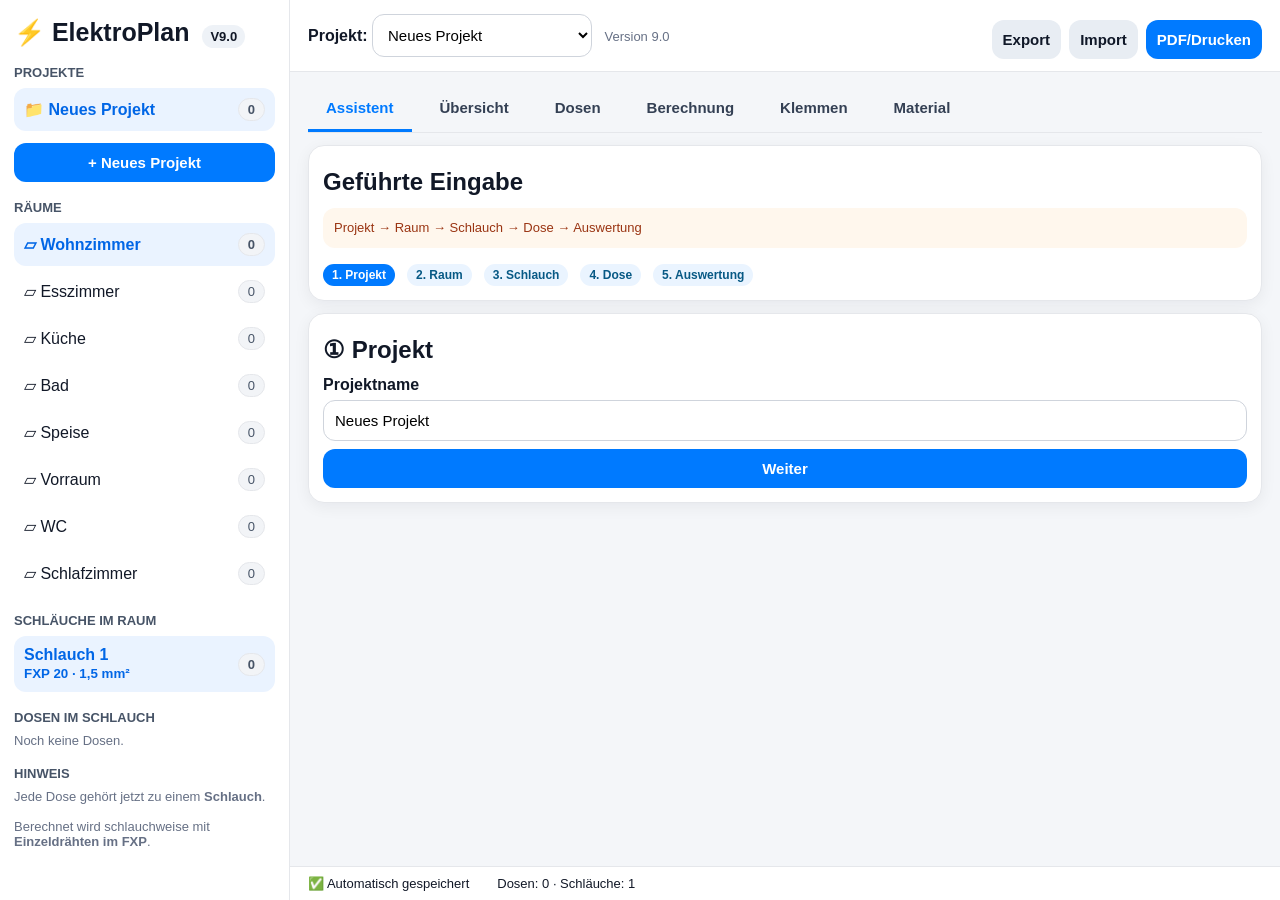
==== commit a05001b6: "Add files via upload" ====
--- a/index.html
+++ b/index.html
@@ -3,7 +3,7 @@
 <head>
 <meta charset="utf-8">
 <meta name="viewport" content="width=device-width,initial-scale=1,maximum-scale=1,user-scalable=no">
-<title>ElektroPlan V8.0</title>
+<title>ElektroPlan V9.0</title>
 <style>
 *{box-sizing:border-box}
 body{margin:0;background:#f4f6f9;color:#111827;font-family:-apple-system,BlinkMacSystemFont,"Segoe UI",Arial,sans-serif}
@@ -71,7 +71,7 @@
 <body>
 <div class="app">
 <aside class="sidebar">
-  <h1>⚡ ElektroPlan <span class="ver">V8.0</span></h1>
+  <h1>⚡ ElektroPlan <span class="ver">V9.0</span></h1>
   <div class="sectionTitle">Projekte</div>
   <div id="projectList"></div>
   <button onclick="createProject()">+ Neues Projekt</button>
@@ -94,7 +94,7 @@
 
 <main class="main">
   <div class="topbar">
-    <div><b>Projekt:</b> <select id="projectSelect" onchange="openProject(this.value)" style="width:220px;display:inline-block"></select> <span class="muted" style="margin-left:8px">Version 8.0</span></div>
+    <div><b>Projekt:</b> <select id="projectSelect" onchange="openProject(this.value)" style="width:220px;display:inline-block"></select> <span class="muted" style="margin-left:8px">Version 9.0</span></div>
     <div style="display:flex;gap:8px">
       <button class="secondary" onclick="exportProject()" style="width:auto">Export</button><button class="secondary" onclick="document.getElementById('importFileTop').click()" style="width:auto">Import</button>
       <button onclick="window.print()" style="width:auto">PDF/Drucken</button>
@@ -102,11 +102,23 @@
   </div>
 
   <div class="tabs">
+    <button id="bWizard" onclick="show('Wizard')">Assistent</button>
     <button id="bOverview" onclick="show('Overview')">Übersicht</button>
     <button id="bDoses" onclick="show('Doses')">Dosen</button>
     <button id="bCalc" onclick="show('Calc')">Berechnung</button>
+    <button id="bKlemmen" onclick="show('Klemmen')">Klemmen</button>
     <button id="bMaterial" onclick="show('Material')">Material</button>
   </div>
+
+
+  <section id="tabWizard">
+    <div class="card"><h2>Geführte Eingabe</h2><div class="notice">Projekt → Raum → Schlauch → Dose → Auswertung</div><div id="wizardSteps" style="display:flex;gap:8px;overflow:auto;margin-top:12px"></div></div>
+    <div class="card wizardPage" id="wiz1"><h2>① Projekt</h2><label>Projektname</label><input id="wizProjectName"><button onclick="wizardSaveProject()">Weiter</button></div>
+    <div class="card wizardPage hidden" id="wiz2"><h2>② Raum</h2><label>Raum auswählen</label><select id="wizRoomSelect"></select><label>Oder neuer Raum</label><input id="wizNewRoom"><button onclick="wizardSaveRoom()">Weiter</button><button class="secondary" onclick="wizardStep=1;renderWizard()">Zurück</button></div>
+    <div class="card wizardPage hidden" id="wiz3"><h2>③ Schlauch</h2><label>Schlauch auswählen</label><select id="wizHoseSelect"></select><div class="grid"><div><label>FXP</label><select id="wizFxp"><option>16</option><option selected>20</option><option>25</option><option>32</option></select></div><div><label>Querschnitt</label><select id="wizCross"><option selected>1,5</option><option>2,5</option></select></div></div><button onclick="wizardUseHose()">Weiter</button><button class="secondary" onclick="wizardNewHose()">+ Neuer Schlauch</button><button class="secondary" onclick="wizardStep=2;renderWizard()">Zurück</button></div>
+    <div class="card wizardPage hidden" id="wiz4"><h2>④ Dose</h2><div class="ok" id="wizContext"></div><div class="grid"><div><label>Dosenname</label><input id="wizDoseName"></div><div><label>Dosenart</label><select id="wizDoseType"><option>1-fach Dose</option><option>2-fach Dose</option><option>3-fach Dose</option><option>Lampenauslass</option><option>Netzwerkdose</option></select></div></div><label>Geräte</label><div class="checks" id="wizChecks"><label class="check"><input type="checkbox" value="Steckdose">Steckdose</label><label class="check"><input type="checkbox" value="Steckdose 2">zweite Steckdose</label><label class="check"><input type="checkbox" value="Schalter">Schalter</label><label class="check"><input type="checkbox" value="Serienschalter">Serienschalter</label><label class="check"><input type="checkbox" value="Wechselschalter">Wechselschalter</label><label class="check"><input type="checkbox" value="Kreuzschalter">Kreuzschalter</label><label class="check"><input type="checkbox" value="Lampe">Lampe</label><label class="check"><input type="checkbox" value="Netzwerkdose">Netzwerkdose</label><label class="check"><input type="checkbox" value="Herdanschluss">Herdanschluss 5×2,5</label><label class="check"><input type="checkbox" value="Geschirrspüler">Geschirrspüler 3×2,5</label></div><button onclick="wizardSaveDose('same')">Speichern + nächste Dose</button><button class="secondary" onclick="wizardSaveDose('hose')">Speichern + neuer Schlauch</button><button class="secondary" onclick="wizardSaveDose('room')">Speichern + neuer Raum</button><button class="green" onclick="wizardSaveDose('done')">Speichern + Auswertung</button><button class="secondary" onclick="wizardStep=3;renderWizard()">Zurück</button></div>
+    <div class="card wizardPage hidden" id="wiz5"><h2>⑤ Auswertung</h2><button onclick="show('Calc')">Berechnung</button><button class="secondary" onclick="show('Klemmen')">Reihenklemmen</button><button class="secondary" onclick="show('Material')">Material</button><button class="secondary" onclick="wizardStep=4;renderWizard()">Weitere Dose</button></div>
+  </section>
 
   <section id="tabOverview">
     <div class="card">
@@ -138,7 +150,7 @@
       </div>
 
       <div class="ok" id="saveInfo" style="margin-top:12px"></div>
-      <div class="notice" style="margin-top:12px">V8.0: Abschnittsberechnung. Berechnet werden jetzt die Adern im Schlauch zwischen Verteiler → Dose → Dose.</div>
+      <div class="notice" style="margin-top:12px">V9.0: Geführte Eingabe und Reihenklemmen.</div>
       <div class="grid" style="margin-top:12px">
         <button class="green" onclick="exportProject()">Projekt exportieren</button>
         <button class="secondary" onclick="document.getElementById('importFileTop').click()">Projekt importieren</button>
@@ -244,6 +256,11 @@
         <div id="wireTable"></div>
       </div>
     </div>
+  </section>
+
+
+  <section id="tabKlemmen" class="hidden">
+    <div class="card"><h2>Reihenklemmen</h2><div class="notice">L direkt auf Automat, N direkt am 1P+N-Automaten, PE auf PE-Schiene. Reihenklemmen nur für geschaltete Leiter.</div><div id="klemmenList"></div></div>
   </section>
 
   <section id="tabMaterial" class="hidden">
@@ -267,7 +284,7 @@
 </div>
 
 <script>
-const KEY="elektroplan_v80";
+const KEY="elektroplan_v90";
 const DEFAULT_ROOMS=["Wohnzimmer","Esszimmer","Küche","Bad","Speise","Vorraum","WC","Schlafzimmer"];
 const ROOM_CODES={"Wohnzimmer":"WZ","Esszimmer":"EZ","Küche":"KÜ","Bad":"BA","Speise":"SP","Vorraum":"VR","WC":"WC","Schlafzimmer":"SZ"};
 const FXP_SIZES=["16","20","25","32"];
@@ -578,7 +595,7 @@
   renderDoses(p);
   renderCalc();
   renderMaterial();
-  footerStats.textContent=`Dosen: ${p.doses.length} · Schläuche: ${p.hoses.length}`;
+  renderKlemmen(); renderWizard(); footerStats.textContent=`Dosen: ${p.doses.length} · Schläuche: ${p.hoses.length}`;
 }
 function renderHoses(p){
   const room=activeRoom;
@@ -719,7 +736,38 @@
 function exportProject(){let p=current();const blob=new Blob([JSON.stringify(p,null,2)],{type:"application/json"});const a=document.createElement("a");a.href=URL.createObjectURL(blob);a.download=(p.name||"elektroplan")+".json";a.click();URL.revokeObjectURL(a.href)}
 function importProject(ev){const f=ev.target.files[0];if(!f)return;const r=new FileReader();r.onload=()=>{let p=JSON.parse(r.result);p.id=uid();migrate(p);db.projects.push(p);currentId=p.id;store()};r.readAsText(f)}
 
-ensure();renderAll();show("Overview");
+
+let wizardStep=1;
+function wizardSelected(){return Array.from(document.querySelectorAll("#wizChecks input:checked")).map(x=>x.value)}
+function renderWizard(){
+  if(!document.getElementById("wiz1"))return;
+  for(let i=1;i<=5;i++)document.getElementById("wiz"+i).classList.add("hidden");
+  document.getElementById("wiz"+wizardStep).classList.remove("hidden");
+  wizardSteps.innerHTML=["Projekt","Raum","Schlauch","Dose","Auswertung"].map((l,i)=>`<span class="pill" style="${i+1===wizardStep?'background:#007aff;color:white':''}">${i+1}. ${l}</span>`).join("");
+  let p=current(); if(!p)return;
+  wizProjectName.value=p.name||"";
+  wizRoomSelect.innerHTML=p.rooms.map(r=>`<option ${r===activeRoom?"selected":""}>${esc(r)}</option>`).join("");
+  let hs=hosesInRoom(p,activeRoom); if(!hs.length){let h=createHoseForProject(p,activeRoom,false);hs=[h];activeHoseId=h.id}
+  if(!activeHoseId||!hs.some(h=>h.id===activeHoseId))activeHoseId=hs[0].id;
+  wizHoseSelect.innerHTML=hs.map(h=>`<option value="${h.id}" ${h.id===activeHoseId?"selected":""}>${esc(h.name)} · FXP ${esc(h.fxp)} · ${esc(h.cross||"1,5")} mm²</option>`).join("");
+  let h=p.hoses.find(x=>x.id===activeHoseId); if(h){wizFxp.value=h.fxp||"20";wizCross.value=h.cross||"1,5"}
+  wizContext.innerHTML=`Raum: <b>${esc(activeRoom)}</b><br>Schlauch: <b>${esc(h?.name||"")}</b> · FXP ${esc(h?.fxp||"20")} · ${esc(h?.cross||"1,5")} mm²`;
+  if(!wizDoseName.value)wizDoseName.value=nextDoseName(activeRoom);
+}
+function wizardSaveProject(){let p=current();p.name=wizProjectName.value.trim()||"Neues Projekt";wizardStep=2;store();renderWizard()}
+function wizardSaveRoom(){let p=current();let r=wizNewRoom.value.trim()||wizRoomSelect.value;if(!p.rooms.includes(r))p.rooms.push(r);activeRoom=r;wizNewRoom.value="";let h=hosesInRoom(p,r)[0]||createHoseForProject(p,r,false);activeHoseId=h.id;wizardStep=3;store();renderWizard()}
+function wizardUseHose(){let p=current();activeHoseId=wizHoseSelect.value;let h=p.hoses.find(x=>x.id===activeHoseId);if(h){h.fxp=wizFxp.value;h.cross=wizCross.value;activeRoom=h.room}wizardStep=4;wizDoseName.value=nextDoseName(activeRoom);store();renderWizard()}
+function wizardNewHose(){let p=current();let h=createHoseForProject(p,activeRoom,false);h.fxp=wizFxp.value;h.cross=wizCross.value;activeHoseId=h.id;wizardStep=4;wizDoseName.value=nextDoseName(activeRoom);store();renderWizard()}
+function wizardSaveDose(next){let p=current(),devices=wizardSelected();if(!devices.length)return alert("Bitte Gerät auswählen.");p.doses.push({room:activeRoom,hoseId:activeHoseId,name:wizDoseName.value.trim()||nextDoseName(activeRoom),type:wizDoseType.value,devices});document.querySelectorAll("#wizChecks input").forEach(x=>x.checked=false);wizDoseName.value="";wizardStep=next==="same"?4:next==="hose"?3:next==="room"?2:5;store();renderWizard()}
+function switchedOutputsForDose(d){let n=0;if(has(d,"Schalter"))n++;if(has(d,"Wechselschalter"))n++;if(has(d,"Serienschalter"))n+=2;return n}
+function renderKlemmen(){
+  if(!document.getElementById("klemmenList"))return;
+  let p=current(),rows="",nr=1;if(!p)return;
+  p.doses.forEach(d=>{let count=switchedOutputsForDose(d);for(let i=1;i<=count;i++){let label=count>1?`L${i} geschaltet`:"L geschaltet";rows+=`<tr><td>X${nr}</td><td>${esc(d.room)}</td><td>${esc(d.name)}</td><td>${label}</td><td>Schalter → Lampe</td></tr>`;nr++}});
+  klemmenList.innerHTML=rows?`<table><tr><th>Klemme</th><th>Raum</th><th>Dose/Schalter</th><th>Funktion</th><th>Verbindung</th></tr>${rows}</table><h3>Gesamt: ${nr-1} Reihenklemmen</h3>`:"<div class='muted'>Keine geschalteten Lichtgruppen erkannt.</div>";
+}
+
+ensure();renderAll();show("Wizard");
 </script>
 </body>
 </html>
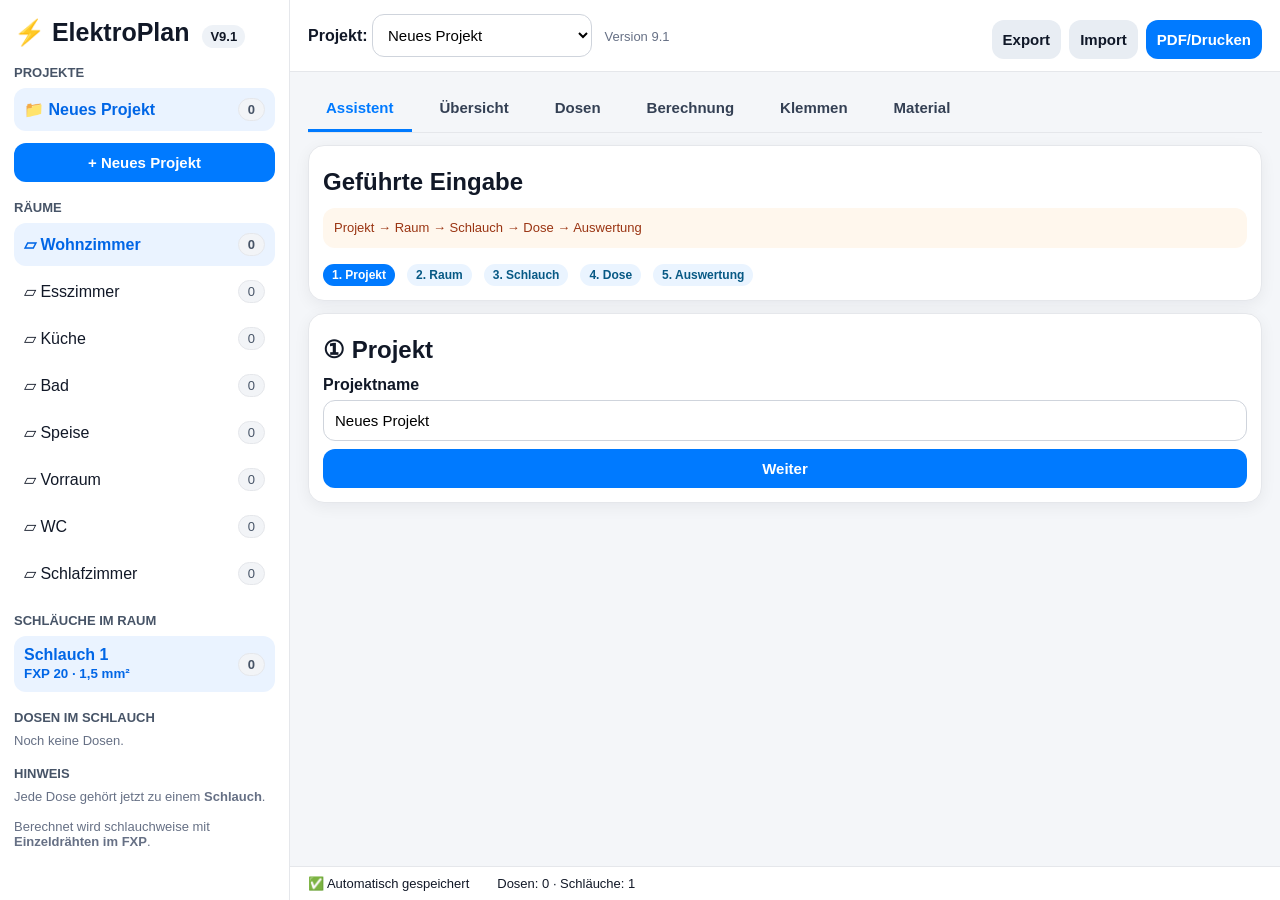
==== commit 0cc7dbfc: "Add files via upload" ====
--- a/index.html
+++ b/index.html
@@ -3,7 +3,7 @@
 <head>
 <meta charset="utf-8">
 <meta name="viewport" content="width=device-width,initial-scale=1,maximum-scale=1,user-scalable=no">
-<title>ElektroPlan V9.0</title>
+<title>ElektroPlan V9.1</title>
 <style>
 *{box-sizing:border-box}
 body{margin:0;background:#f4f6f9;color:#111827;font-family:-apple-system,BlinkMacSystemFont,"Segoe UI",Arial,sans-serif}
@@ -71,7 +71,7 @@
 <body>
 <div class="app">
 <aside class="sidebar">
-  <h1>⚡ ElektroPlan <span class="ver">V9.0</span></h1>
+  <h1>⚡ ElektroPlan <span class="ver">V9.1</span></h1>
   <div class="sectionTitle">Projekte</div>
   <div id="projectList"></div>
   <button onclick="createProject()">+ Neues Projekt</button>
@@ -94,7 +94,7 @@
 
 <main class="main">
   <div class="topbar">
-    <div><b>Projekt:</b> <select id="projectSelect" onchange="openProject(this.value)" style="width:220px;display:inline-block"></select> <span class="muted" style="margin-left:8px">Version 9.0</span></div>
+    <div><b>Projekt:</b> <select id="projectSelect" onchange="openProject(this.value)" style="width:220px;display:inline-block"></select> <span class="muted" style="margin-left:8px">Version 9.1</span></div>
     <div style="display:flex;gap:8px">
       <button class="secondary" onclick="exportProject()" style="width:auto">Export</button><button class="secondary" onclick="document.getElementById('importFileTop').click()" style="width:auto">Import</button>
       <button onclick="window.print()" style="width:auto">PDF/Drucken</button>
@@ -150,7 +150,7 @@
       </div>
 
       <div class="ok" id="saveInfo" style="margin-top:12px"></div>
-      <div class="notice" style="margin-top:12px">V9.0: Geführte Eingabe und Reihenklemmen.</div>
+      <div class="notice" style="margin-top:12px">V9.1: Dosen in der linken Liste sind anklickbar und können direkt geändert werden.</div>
       <div class="grid" style="margin-top:12px">
         <button class="green" onclick="exportProject()">Projekt exportieren</button>
         <button class="secondary" onclick="document.getElementById('importFileTop').click()">Projekt importieren</button>
@@ -284,7 +284,7 @@
 </div>
 
 <script>
-const KEY="elektroplan_v90";
+const KEY="elektroplan_v91";
 const DEFAULT_ROOMS=["Wohnzimmer","Esszimmer","Küche","Bad","Speise","Vorraum","WC","Schlafzimmer"];
 const ROOM_CODES={"Wohnzimmer":"WZ","Esszimmer":"EZ","Küche":"KÜ","Bad":"BA","Speise":"SP","Vorraum":"VR","WC":"WC","Schlafzimmer":"SZ"};
 const FXP_SIZES=["16","20","25","32"];
@@ -631,7 +631,10 @@
     </div>`).join("") : "<div class='muted'>Noch kein Schlauch.</div>";
 }
 function renderDoses(p){
-  sideDoseList.innerHTML=dosesInHose(p,activeHoseId).map(d=>`<div class="navItem"><span>▣ ${esc(d.name)}<br><small>${esc(d.devices.join(", "))}</small></span></div>`).join("")||"<div class='muted'>Noch keine Dosen.</div>";
+  sideDoseList.innerHTML=dosesInHose(p,activeHoseId).map(d=>{
+    const idx=p.doses.indexOf(d);
+    return `<div class="navItem" onclick="editDose(${idx})"><span>▣ ${esc(d.name)}<br><small>${esc(d.devices.join(", "))}</small></span><span class="badge">ändern</span></div>`;
+  }).join("")||"<div class='muted'>Noch keine Dosen.</div>";
   doseList.innerHTML=p.hoses.filter(h=>h.room===activeRoom).map(h=>{
     const ds=dosesInHose(p,h.id);
     return `<h3>${esc(h.name)} · FXP ${esc(h.fxp)} · ${esc(h.cross||"1,5")} mm²</h3>` + (ds.map(d=>{
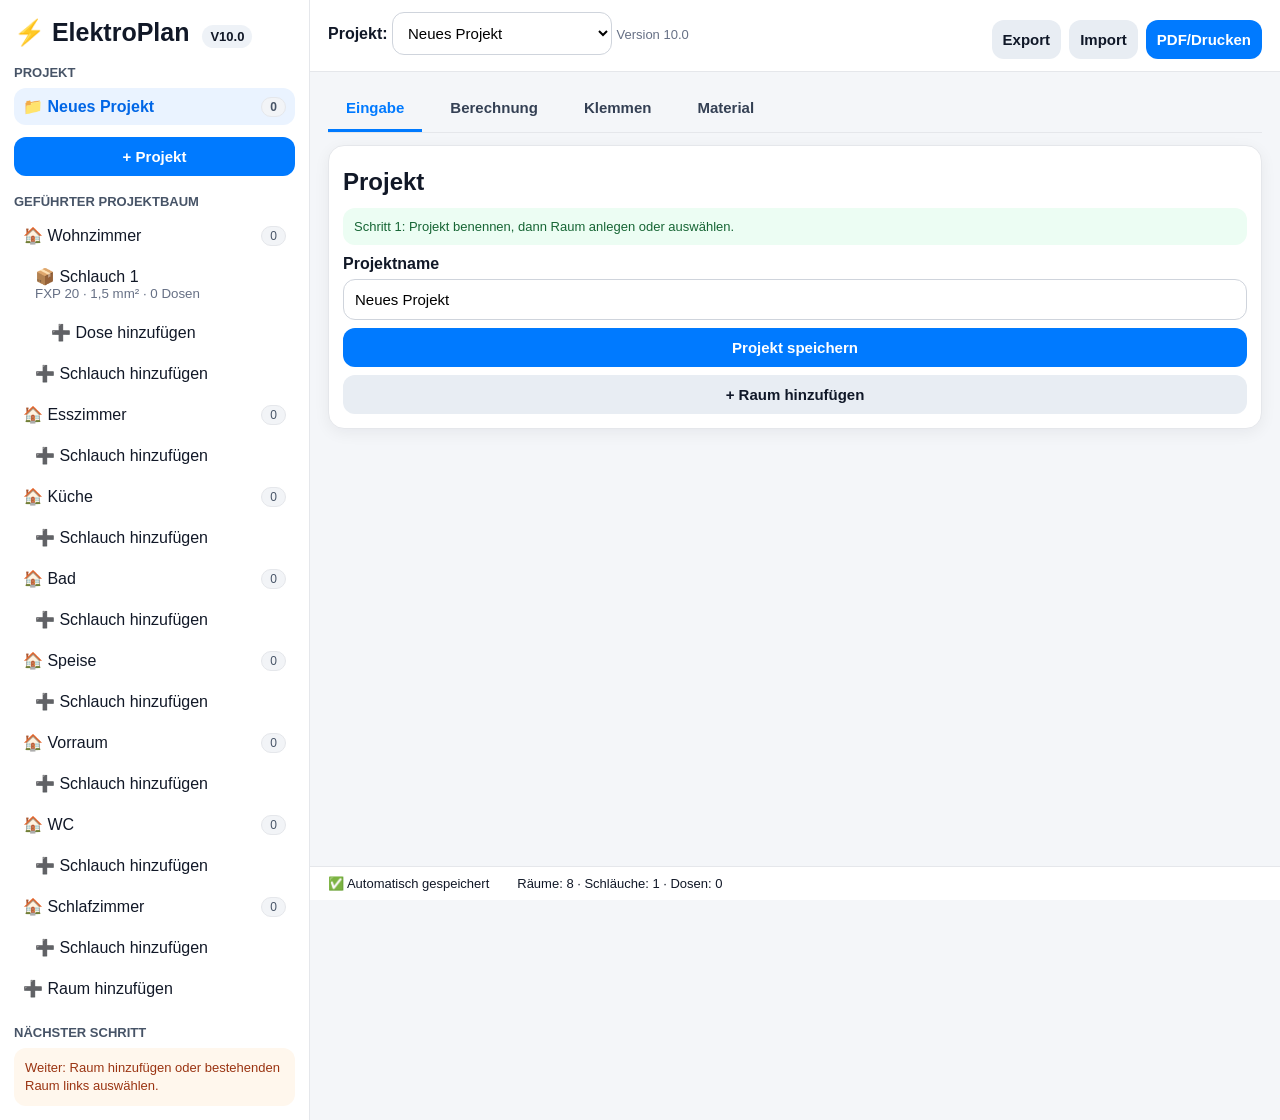
==== commit 6e87a4fd: "Add files via upload" ====
--- a/index.html
+++ b/index.html
@@ -3,774 +3,149 @@
 <head>
 <meta charset="utf-8">
 <meta name="viewport" content="width=device-width,initial-scale=1,maximum-scale=1,user-scalable=no">
-<title>ElektroPlan V9.1</title>
+<title>ElektroPlan V10.0</title>
 <style>
 *{box-sizing:border-box}
 body{margin:0;background:#f4f6f9;color:#111827;font-family:-apple-system,BlinkMacSystemFont,"Segoe UI",Arial,sans-serif}
-.app{display:grid;grid-template-columns:290px 1fr;min-height:100vh}
-.sidebar{background:#fff;border-right:1px solid #e5e7eb;padding:14px}
+.app{display:grid;grid-template-columns:310px 1fr;min-height:100vh}
+.sidebar{background:#fff;border-right:1px solid #e5e7eb;padding:14px;overflow:auto}
 .main{padding:14px 18px 90px}
-h1{font-size:25px;margin:4px 0 18px}.ver{font-size:13px;background:#eef2f7;border-radius:999px;padding:4px 8px;margin-left:6px}
+h1{font-size:25px;margin:4px 0 14px}.ver{font-size:13px;background:#eef2f7;border-radius:999px;padding:4px 8px;margin-left:6px}
 h2{margin:8px 0 12px}.muted{color:#667085;font-size:13px}.sectionTitle{font-weight:900;color:#475467;font-size:13px;margin:18px 0 8px;text-transform:uppercase}
 .card{background:#fff;border:1px solid #e5e7eb;border-radius:16px;padding:14px;margin:12px 0;box-shadow:0 4px 16px rgba(16,24,40,.06)}
 input,select,button{width:100%;font-size:15px;padding:11px;border-radius:12px;border:1px solid #cfd4dc;background:#fff}
 label{display:block;font-weight:800;margin:10px 0 6px}
 button{border:0;background:#007aff;color:#fff;font-weight:900;margin-top:8px;cursor:pointer}
 button.secondary{background:#e8edf3;color:#101828}
-button.danger{background:#ef4444}
-button.green{background:#16a34a}
-.navItem{display:flex;justify-content:space-between;align-items:center;padding:10px;border-radius:12px;margin:4px 0;cursor:pointer}
-.navItem.active,.navItem:hover{background:#eaf3ff;color:#0066e6;font-weight:900}
-.badge{background:#f2f4f7;border:1px solid #e5e7eb;border-radius:999px;padding:3px 9px;color:#475467;font-size:13px}
-.topbar{display:flex;justify-content:space-between;align-items:center;gap:12px;background:#fff;border-bottom:1px solid #e5e7eb;margin:-14px -18px 14px;padding:12px 18px;position:sticky;top:0;z-index:5}
+button.danger{background:#ef4444}.green{background:#16a34a}
+.topbar{display:flex;justify-content:space-between;gap:12px;background:#fff;border-bottom:1px solid #e5e7eb;margin:-14px -18px 14px;padding:12px 18px;position:sticky;top:0;z-index:5}
 .tabs{display:flex;gap:10px;border-bottom:1px solid #e5e7eb;margin-bottom:12px;overflow:auto}
 .tabs button{width:auto;background:transparent;color:#344054;border-radius:0;border-bottom:3px solid transparent;padding:13px 18px;margin:0}
 .tabs button.active{color:#007aff;border-bottom-color:#007aff}
-.hidden{display:none!important}
-.grid{display:grid;grid-template-columns:1fr 1fr;gap:12px}
-.checks{display:grid;grid-template-columns:1fr 1fr;gap:8px}
-.check{display:flex;gap:8px;align-items:center;background:#f8fafc;border:1px solid #e5e7eb;border-radius:12px;padding:10px;font-weight:800}
-.check input{width:auto}
-.item{border:1px solid #e5e7eb;background:#fbfcfe;border-radius:14px;padding:12px;margin:9px 0}
-.row{display:flex;justify-content:space-between;gap:10px;align-items:flex-start}
+.hidden{display:none!important}.grid{display:grid;grid-template-columns:1fr 1fr;gap:12px}
+.checks{display:grid;grid-template-columns:1fr 1fr;gap:8px}.check{display:flex;gap:8px;align-items:center;background:#f8fafc;border:1px solid #e5e7eb;border-radius:12px;padding:10px;font-weight:800}.check input{width:auto}
+.item{border:1px solid #e5e7eb;background:#fbfcfe;border-radius:14px;padding:12px;margin:9px 0}.row{display:flex;justify-content:space-between;gap:10px;align-items:flex-start}
 .name{font-weight:900;font-size:17px}.pill{display:inline-block;background:#eaf4ff;color:#075985;border-radius:999px;padding:4px 9px;margin:4px 4px 0 0;font-size:12px;font-weight:800}
-.tableGrid{display:grid;grid-template-columns:1fr 1fr;gap:12px}
-table{width:100%;border-collapse:collapse;font-size:13px}
-td,th{border-bottom:1px solid #e5e7eb;padding:7px;text-align:left;vertical-align:top}
-.notice{background:#fff7ed;color:#9a3412;border-radius:12px;padding:11px;font-size:13px;line-height:1.4}
-.ok{background:#ecfdf3;color:#166534;border-radius:12px;padding:11px;font-size:13px}
-.wire{display:flex;align-items:center;gap:8px;margin:6px 0}
-.dot{width:18px;height:18px;border-radius:50%;border:1px solid #333}.brown{background:#7b3f00}.blue{background:#0074d9}.black{background:#111}.grey{background:#999}.orange{background:#f59e0b}.yellowgreen{background:linear-gradient(90deg,green 50%,yellow 50%)}.purple{background:#7e22ce}
-.footer{position:fixed;left:290px;right:0;bottom:0;background:#fff;border-top:1px solid #e5e7eb;padding:9px 18px;display:flex;gap:28px;font-size:13px}
-@media(max-width:760px){
-  body{font-size:17px}
-  .app{display:block}
-  .sidebar{display:none}
-  .main{padding:10px 10px 96px}
-  .topbar{margin:-10px -10px 10px;padding:10px;display:block}
-  .topbar select{width:100%!important;margin-top:8px}
-  .topbar div[style*="display:flex"]{margin-top:8px}
-  .tabs{gap:4px;position:sticky;top:0;background:#f4f6f9;z-index:4;padding-top:6px}
-  .tabs button{font-size:14px;padding:12px 10px}
-  .tableGrid,.grid{grid-template-columns:1fr}
-  .footer{left:0;overflow:auto;font-size:12px}
-  .checks{grid-template-columns:1fr}
-  .card{border-radius:18px;padding:14px;margin:10px 0}
-  input,select,button{font-size:17px;min-height:52px}
-  .item{padding:14px}
-  .row{display:block}
-  .row>div[style*="width"]{width:100%!important;display:grid;grid-template-columns:1fr 1fr;gap:8px;margin-top:10px}
-  .row>div[style*="width"] button{margin-top:0}
-  table{display:block;overflow-x:auto;white-space:nowrap}
-  .fab{display:flex!important}
-}
-.fab{display:none;position:fixed;right:18px;bottom:54px;width:58px;height:58px;border-radius:999px;font-size:32px;align-items:center;justify-content:center;box-shadow:0 10px 26px rgba(0,0,0,.25);z-index:10}
+.nav{border-radius:12px;padding:9px;margin:4px 0;cursor:pointer}.nav:hover,.nav.active{background:#eaf3ff;color:#0066e6;font-weight:900}.nav small{display:block;color:#667085;font-weight:500}.indent1{margin-left:12px}.indent2{margin-left:28px}
+.badge{float:right;background:#f2f4f7;border:1px solid #e5e7eb;border-radius:999px;padding:2px 8px;color:#475467;font-size:12px}
+table{width:100%;border-collapse:collapse;font-size:13px}td,th{border-bottom:1px solid #e5e7eb;padding:7px;text-align:left;vertical-align:top}
+.notice{background:#fff7ed;color:#9a3412;border-radius:12px;padding:11px;font-size:13px;line-height:1.4}.ok{background:#ecfdf3;color:#166534;border-radius:12px;padding:11px;font-size:13px}
+.wire{display:flex;align-items:center;gap:8px;margin:6px 0}.dot{width:18px;height:18px;border-radius:50%;border:1px solid #333}.brown{background:#7b3f00}.blue{background:#0074d9}.black{background:#111}.grey{background:#999}.orange{background:#f59e0b}.yellowgreen{background:linear-gradient(90deg,green 50%,yellow 50%)}.purple{background:#7e22ce}
+.footer{position:fixed;left:310px;right:0;bottom:0;background:#fff;border-top:1px solid #e5e7eb;padding:9px 18px;display:flex;gap:28px;font-size:13px}.fab{display:none}
+@media(max-width:760px){body{font-size:17px}.app{display:block}.sidebar{display:block;border-right:0;border-bottom:1px solid #e5e7eb;max-height:330px}.main{padding:10px 10px 96px}.topbar{margin:-10px -10px 10px;padding:10px;display:block}.topbar select{width:100%!important;margin-top:8px}.tabs{gap:4px;position:sticky;top:0;background:#f4f6f9;z-index:4;padding-top:6px}.tabs button{font-size:14px;padding:12px 10px}.grid{grid-template-columns:1fr}.footer{left:0;overflow:auto;font-size:12px}.checks{grid-template-columns:1fr}.card{border-radius:18px;padding:14px;margin:10px 0}input,select,button{font-size:17px;min-height:52px}.item{padding:14px}.row{display:block}.row>div[style*="width"]{width:100%!important;display:grid;grid-template-columns:1fr 1fr;gap:8px;margin-top:10px}.row>div[style*="width"] button{margin-top:0}table{display:block;overflow-x:auto;white-space:nowrap}.fab{display:flex;position:fixed;right:18px;bottom:54px;width:58px;height:58px;border-radius:999px;font-size:32px;align-items:center;justify-content:center;box-shadow:0 10px 26px rgba(0,0,0,.25);z-index:10}}
 @media print{.sidebar,.topbar,.tabs,.footer,.noPrint,.fab{display:none!important}.app{display:block}.main{padding:0}.card{box-shadow:none;border:0}}
 </style>
 </head>
 <body>
 <div class="app">
 <aside class="sidebar">
-  <h1>⚡ ElektroPlan <span class="ver">V9.1</span></h1>
-  <div class="sectionTitle">Projekte</div>
-  <div id="projectList"></div>
-  <button onclick="createProject()">+ Neues Projekt</button>
-
-  <div class="sectionTitle">Räume</div>
-  <div id="roomList"></div>
-
-  <div class="sectionTitle">Schläuche im Raum</div>
-  <div id="sideHoseList"></div>
-
-  <div class="sectionTitle">Dosen im Schlauch</div>
-  <div id="sideDoseList"></div>
-
-  <div class="sectionTitle">Hinweis</div>
-  <div class="muted">
-    Jede Dose gehört jetzt zu einem <b>Schlauch</b>.<br><br>
-    Berechnet wird schlauchweise mit <b>Einzeldrähten im FXP</b>.
-  </div>
+<h1>⚡ ElektroPlan <span class="ver">V10.0</span></h1>
+<div class="sectionTitle">Projekt</div>
+<div id="treeProject"></div>
+<button onclick="newProject()">+ Projekt</button>
+<div class="sectionTitle">Geführter Projektbaum</div>
+<div id="tree"></div>
+<div class="sectionTitle">Nächster Schritt</div>
+<div id="guideBox" class="notice"></div>
 </aside>
 
 <main class="main">
-  <div class="topbar">
-    <div><b>Projekt:</b> <select id="projectSelect" onchange="openProject(this.value)" style="width:220px;display:inline-block"></select> <span class="muted" style="margin-left:8px">Version 9.1</span></div>
-    <div style="display:flex;gap:8px">
-      <button class="secondary" onclick="exportProject()" style="width:auto">Export</button><button class="secondary" onclick="document.getElementById('importFileTop').click()" style="width:auto">Import</button>
-      <button onclick="window.print()" style="width:auto">PDF/Drucken</button>
-    </div>
-  </div>
+<div class="topbar">
+  <div><b>Projekt:</b> <select id="projectSelect" onchange="openProject(this.value)" style="width:220px;display:inline-block"></select> <span class="muted">Version 10.0</span></div>
+  <div style="display:flex;gap:8px"><button class="secondary" onclick="exportProject()" style="width:auto">Export</button><button class="secondary" onclick="document.getElementById('importFile').click()" style="width:auto">Import</button><button onclick="window.print()" style="width:auto">PDF/Drucken</button><input id="importFile" class="hidden" type="file" accept=".json" onchange="importProject(event)"></div>
+</div>
 
-  <div class="tabs">
-    <button id="bWizard" onclick="show('Wizard')">Assistent</button>
-    <button id="bOverview" onclick="show('Overview')">Übersicht</button>
-    <button id="bDoses" onclick="show('Doses')">Dosen</button>
-    <button id="bCalc" onclick="show('Calc')">Berechnung</button>
-    <button id="bKlemmen" onclick="show('Klemmen')">Klemmen</button>
-    <button id="bMaterial" onclick="show('Material')">Material</button>
-  </div>
+<div class="tabs">
+<button id="bEdit" onclick="show('Edit')">Eingabe</button>
+<button id="bCalc" onclick="show('Calc')">Berechnung</button>
+<button id="bKlemmen" onclick="show('Klemmen')">Klemmen</button>
+<button id="bMaterial" onclick="show('Material')">Material</button>
+</div>
 
+<section id="tabEdit">
+ <div class="card">
+  <h2 id="editTitle">Projekt</h2>
+  <div id="editHelp" class="ok"></div>
+  <div id="editContent"></div>
+ </div>
+</section>
 
-  <section id="tabWizard">
-    <div class="card"><h2>Geführte Eingabe</h2><div class="notice">Projekt → Raum → Schlauch → Dose → Auswertung</div><div id="wizardSteps" style="display:flex;gap:8px;overflow:auto;margin-top:12px"></div></div>
-    <div class="card wizardPage" id="wiz1"><h2>① Projekt</h2><label>Projektname</label><input id="wizProjectName"><button onclick="wizardSaveProject()">Weiter</button></div>
-    <div class="card wizardPage hidden" id="wiz2"><h2>② Raum</h2><label>Raum auswählen</label><select id="wizRoomSelect"></select><label>Oder neuer Raum</label><input id="wizNewRoom"><button onclick="wizardSaveRoom()">Weiter</button><button class="secondary" onclick="wizardStep=1;renderWizard()">Zurück</button></div>
-    <div class="card wizardPage hidden" id="wiz3"><h2>③ Schlauch</h2><label>Schlauch auswählen</label><select id="wizHoseSelect"></select><div class="grid"><div><label>FXP</label><select id="wizFxp"><option>16</option><option selected>20</option><option>25</option><option>32</option></select></div><div><label>Querschnitt</label><select id="wizCross"><option selected>1,5</option><option>2,5</option></select></div></div><button onclick="wizardUseHose()">Weiter</button><button class="secondary" onclick="wizardNewHose()">+ Neuer Schlauch</button><button class="secondary" onclick="wizardStep=2;renderWizard()">Zurück</button></div>
-    <div class="card wizardPage hidden" id="wiz4"><h2>④ Dose</h2><div class="ok" id="wizContext"></div><div class="grid"><div><label>Dosenname</label><input id="wizDoseName"></div><div><label>Dosenart</label><select id="wizDoseType"><option>1-fach Dose</option><option>2-fach Dose</option><option>3-fach Dose</option><option>Lampenauslass</option><option>Netzwerkdose</option></select></div></div><label>Geräte</label><div class="checks" id="wizChecks"><label class="check"><input type="checkbox" value="Steckdose">Steckdose</label><label class="check"><input type="checkbox" value="Steckdose 2">zweite Steckdose</label><label class="check"><input type="checkbox" value="Schalter">Schalter</label><label class="check"><input type="checkbox" value="Serienschalter">Serienschalter</label><label class="check"><input type="checkbox" value="Wechselschalter">Wechselschalter</label><label class="check"><input type="checkbox" value="Kreuzschalter">Kreuzschalter</label><label class="check"><input type="checkbox" value="Lampe">Lampe</label><label class="check"><input type="checkbox" value="Netzwerkdose">Netzwerkdose</label><label class="check"><input type="checkbox" value="Herdanschluss">Herdanschluss 5×2,5</label><label class="check"><input type="checkbox" value="Geschirrspüler">Geschirrspüler 3×2,5</label></div><button onclick="wizardSaveDose('same')">Speichern + nächste Dose</button><button class="secondary" onclick="wizardSaveDose('hose')">Speichern + neuer Schlauch</button><button class="secondary" onclick="wizardSaveDose('room')">Speichern + neuer Raum</button><button class="green" onclick="wizardSaveDose('done')">Speichern + Auswertung</button><button class="secondary" onclick="wizardStep=3;renderWizard()">Zurück</button></div>
-    <div class="card wizardPage hidden" id="wiz5"><h2>⑤ Auswertung</h2><button onclick="show('Calc')">Berechnung</button><button class="secondary" onclick="show('Klemmen')">Reihenklemmen</button><button class="secondary" onclick="show('Material')">Material</button><button class="secondary" onclick="wizardStep=4;renderWizard()">Weitere Dose</button></div>
-  </section>
+<section id="tabCalc" class="hidden">
+ <div class="card"><h2>Abschnittsberechnung je Schlauch</h2><div id="calcList"></div></div>
+</section>
 
-  <section id="tabOverview">
-    <div class="card">
-      <h2>Projekt</h2>
-      <label>Projektname</label>
-      <input id="projectName" oninput="renameProject()" placeholder="z. B. EFH Maier">
+<section id="tabKlemmen" class="hidden">
+ <div class="card"><h2>Reihenklemmen</h2><div class="notice">L direkt auf Automat, N direkt am 1P+N-Automaten, PE auf PE-Schiene. Reihenklemmen nur für geschaltete Leiter.</div><div id="klemmenList"></div></div>
+</section>
 
-      <div class="grid">
-        <div>
-          <label>Aktiver Raum</label>
-          <select id="roomSelect" onchange="roomChanged()"></select>
-        </div>
-        <div>
-          <label>Aktiver Schlauch</label>
-          <input id="activeHoseInfo" disabled>
-        </div>
-      </div>
-
-      <div class="grid">
-        <div>
-          <label>Neuer Raum</label>
-          <input id="newRoom" placeholder="z. B. Büro">
-          <button class="secondary" onclick="addRoom()">Raum hinzufügen</button>
-        </div>
-        <div>
-          <label>Schläuche</label>
-          <button class="secondary" onclick="show('Doses')">Schlauch/Dose verwalten</button>
-        </div>
-      </div>
-
-      <div class="ok" id="saveInfo" style="margin-top:12px"></div>
-      <div class="notice" style="margin-top:12px">V9.1: Dosen in der linken Liste sind anklickbar und können direkt geändert werden.</div>
-      <div class="grid" style="margin-top:12px">
-        <button class="green" onclick="exportProject()">Projekt exportieren</button>
-        <button class="secondary" onclick="document.getElementById('importFileTop').click()">Projekt importieren</button>
-        <input id="importFileTop" class="hidden" type="file" accept=".json" onchange="importProject(event)">
-        <button class="secondary" onclick="clearProjectData()">Aktuelles Projekt leeren</button>
-        <button class="danger" onclick="deleteCurrentProject()">Aktuelles Projekt löschen</button>
-        <button class="danger" onclick="resetAllData()">Alle lokalen Daten löschen</button>
-      </div>
-    </div>
-  </section>
-
-  <section id="tabDoses" class="hidden">
-    <div class="card">
-      <h2>Dose hinzufügen / bearbeiten</h2>
-
-      <div class="grid">
-        <div>
-          <label>Raum</label>
-          <select id="doseRoomSelect" onchange="doseRoomChanged()"></select>
-        </div>
-        <div>
-          <label>Schlauch</label>
-          <select id="doseHoseSelect" onchange="doseHoseChanged()"></select>
-        </div>
-      </div>
-
-      <div class="grid">
-        <div>
-          <label>Neuer Schlauch</label>
-          <select id="newHoseFxp">
-            <option value="16">FXP 16</option>
-            <option value="20" selected>FXP 20</option>
-            <option value="25">FXP 25</option>
-            <option value="32">FXP 32</option>
-          </select>
-        </div>
-        <div>
-          <label>Querschnitt</label>
-          <select id="newHoseCross">
-            <option value="1,5" selected>1,5 mm²</option>
-            <option value="2,5">2,5 mm²</option>
-          </select>
-          <button class="secondary" onclick="createHose()">+ Schlauch hinzufügen</button>
-        </div>
-      </div>
-
-      <div class="grid">
-        <div>
-          <label>Dosenvorschlag</label>
-          <select id="doseNameSelect" onchange="doseName.value=this.value"></select>
-        </div>
-        <div>
-          <label>Dosenart</label>
-          <select id="doseType">
-            <option>1-fach Dose</option>
-            <option>2-fach Dose</option>
-            <option>3-fach Dose</option>
-            <option>Lampenauslass</option>
-            <option>Netzwerkdose</option>
-          </select>
-        </div>
-      </div>
-
-      <label>Dosenname</label>
-      <input id="doseName">
-
-      <label>Geräte</label>
-      <div class="checks">
-        <label class="check"><input type="checkbox" value="Steckdose">Steckdose</label>
-        <label class="check"><input type="checkbox" value="Steckdose 2">zweite Steckdose</label>
-        <label class="check"><input type="checkbox" value="Schalter">Schalter</label>
-        <label class="check"><input type="checkbox" value="Serienschalter">Serienschalter</label>
-        <label class="check"><input type="checkbox" value="Wechselschalter">Wechselschalter</label>
-        <label class="check"><input type="checkbox" value="Kreuzschalter">Kreuzschalter</label>
-        <label class="check"><input type="checkbox" value="Lampe">Lampe</label>
-        <label class="check"><input type="checkbox" value="Netzwerkdose">Netzwerkdose</label>
-        <label class="check"><input type="checkbox" value="Herdanschluss">Herdanschluss 5×2,5</label>
-        <label class="check"><input type="checkbox" value="Geschirrspüler">Geschirrspüler 3×2,5</label>
-      </div>
-
-      <button onclick="saveDose()">Dose speichern</button>
-      <button class="secondary" onclick="resetDose()">Formular leeren</button>
-    </div>
-
-    <div class="card">
-      <h2>Dosen</h2>
-      <div id="doseList"></div>
-    </div>
-  </section>
-
-  <section id="tabCalc" class="hidden">
-    <div class="card">
-      <h2>Abschnittsberechnung je Schlauch</h2>
-      <div id="calcList"></div>
-    </div>
-    <div class="tableGrid">
-      <div class="card">
-        <h3>Verbindungen</h3>
-        <div id="strandTable"></div>
-      </div>
-      <div class="card">
-        <h3>Adernbeschreibung erste Verbindung</h3>
-        <div id="wireTable"></div>
-      </div>
-    </div>
-  </section>
-
-
-  <section id="tabKlemmen" class="hidden">
-    <div class="card"><h2>Reihenklemmen</h2><div class="notice">L direkt auf Automat, N direkt am 1P+N-Automaten, PE auf PE-Schiene. Reihenklemmen nur für geschaltete Leiter.</div><div id="klemmenList"></div></div>
-  </section>
-
-  <section id="tabMaterial" class="hidden">
-    <div class="card">
-      <h2>Material</h2>
-      <div id="materialList"></div>
-    </div>
-    <div class="card noPrint">
-      <button onclick="exportProject()" class="green">Projekt exportieren</button>
-      <button onclick="document.getElementById('importFile').click()" class="secondary">Projekt importieren</button>
-      <input id="importFile" class="hidden" type="file" accept=".json" onchange="importProject(event)">
-      <button onclick="deleteCurrentProject()" class="danger">Projekt löschen</button>
-    </div>
-  </section>
+<section id="tabMaterial" class="hidden">
+ <div class="card"><h2>Material</h2><div id="materialList"></div></div>
+ <div class="card noPrint"><button class="secondary" onclick="clearProject()">Aktuelles Projekt leeren</button><button class="danger" onclick="deleteProject()">Aktuelles Projekt löschen</button><button class="danger" onclick="resetAll()">Alle lokalen Daten löschen</button></div>
+</section>
 </main>
 </div>
-
-<div class="footer">
-  <span>✅ Automatisch gespeichert</span>
-  <span id="footerStats"></span>
-</div>
+<button class="fab" onclick="selectAddDose()">+</button>
+<div class="footer"><span>✅ Automatisch gespeichert</span><span id="footerStats"></span></div>
 
 <script>
-const KEY="elektroplan_v91";
+const KEY="elektroplan_v100";
 const DEFAULT_ROOMS=["Wohnzimmer","Esszimmer","Küche","Bad","Speise","Vorraum","WC","Schlafzimmer"];
 const ROOM_CODES={"Wohnzimmer":"WZ","Esszimmer":"EZ","Küche":"KÜ","Bad":"BA","Speise":"SP","Vorraum":"VR","WC":"WC","Schlafzimmer":"SZ"};
-const FXP_SIZES=["16","20","25","32"];
-let db=loadDB(), currentId=db.currentId||null, activeRoom="Wohnzimmer", activeHoseId=null, editIndex=null;
+let db=loadDB(), currentId=null, selected={type:"project",room:null,hoseId:null,doseId:null}, activeTab="Edit";
 
 function uid(){return"p"+Date.now()+"_"+Math.floor(Math.random()*9999)}
 function hid(){return"h"+Date.now()+"_"+Math.floor(Math.random()*9999)}
-function freshProject(name){
-  const p={id:uid(),name:name||"Neues Projekt",rooms:[...DEFAULT_ROOMS],hoses:[],doses:[]};
-  p.hoses.push({id:hid(),room:"Wohnzimmer",name:"Schlauch 1",fxp:"20",cross:"1,5"});
-  return p;
-}
+function did(){return"d"+Date.now()+"_"+Math.floor(Math.random()*9999)}
+function freshProject(name){let h={id:hid(),room:"Wohnzimmer",name:"Schlauch 1",fxp:"20",cross:"1,5"};return{id:uid(),name:name||"Neues Projekt",rooms:[...DEFAULT_ROOMS],hoses:[h],doses:[]}}
 function loadDB(){try{return JSON.parse(localStorage.getItem(KEY))||{currentId:null,projects:[]}}catch{return{currentId:null,projects:[]}}}
+function store(){db.currentId=currentId;localStorage.setItem(KEY,JSON.stringify(db));renderAll()}
 function current(){return db.projects.find(p=>p.id===currentId)}
-function cleanRooms(p){
-  const bad=/^(s|sc|sch|schö|schöa|schöaf|schl|schla|schlaf|schlafz|schlafzi|schlafzim|schlafzimm|schlafzimme)$/i;
-  p.rooms=[...new Set([...(p.rooms||[]),...DEFAULT_ROOMS])].filter(r=>r && !bad.test(r));
-}
-function migrate(p){
-  cleanRooms(p);
-  if(!p.hoses)p.hoses=[];
-  p.hoses.forEach(h=>{if(!h.cross)h.cross="1,5"; if(!h.fxp)h.fxp="20"});
-  if(!p.hoses.length){
-    p.rooms.forEach(r=>p.hoses.push({id:hid(),room:r,name:"Schlauch 1",fxp:"20",cross:"1,5"}));
-  }
-  p.doses.forEach(d=>{
-    if(!d.hoseId){
-      let h=p.hoses.find(x=>x.room===d.room) || createHoseForProject(p,d.room,false);
-      d.hoseId=h.id;
-    }
-  });
-}
-function store(){db.currentId=currentId;localStorage.setItem(KEY,JSON.stringify(db));renderAll()}
-function ensure(){
-  if(!db.projects.length){
-    let p=freshProject("Neues Projekt");
-    db.projects.push(p);
-    currentId=p.id;
-  } else if(!currentId) currentId=db.projects[0].id;
-  db.projects.forEach(p=>{migrate(p);sortHoses(p)});
-  const p=current();
-  if(p && !activeHoseId){
-    let h=hosesInRoom(p,activeRoom)[0] || p.hoses[0];
-    if(h){activeRoom=h.room;activeHoseId=h.id}
-  }
-}
-function createProject(){let p=freshProject("Neues Projekt");db.projects.push(p);currentId=p.id;activeRoom="Wohnzimmer";activeHoseId=p.hoses[0].id;store();show("Overview")}
-function openProject(id){currentId=id;let p=current();migrate(p);activeRoom=p.rooms[0]||"Wohnzimmer";activeHoseId=(hosesInRoom(p,activeRoom)[0]||p.hoses[0])?.id||null;store()}
-function renameProject(){let p=current();if(!p)return;p.name=projectName.value||"Ohne Namen";localStorage.setItem(KEY,JSON.stringify(db));renderSelectorsOnly()}
-function deleteCurrentProject(){let p=current();if(!p)return;if(!confirm("Projekt löschen?"))return;db.projects=db.projects.filter(x=>x.id!==p.id);currentId=db.projects[0]?.id||null;activeHoseId=null;if(!currentId){let np=freshProject("Neues Projekt");db.projects.push(np);currentId=np.id;activeRoom="Wohnzimmer";activeHoseId=np.hoses[0].id}store();show("Overview")}
-function addRoom(){let p=current(),r=newRoom.value.trim();if(!p||!r)return;if(!p.rooms.includes(r))p.rooms.push(r);let h=createHoseForProject(p,r,false);activeRoom=r;activeHoseId=h.id;newRoom.value="";store()}
-function roomChanged(){let p=current();activeRoom=roomSelect.value;let h=hosesInRoom(p,activeRoom)[0]||createHoseForProject(p,activeRoom,false);activeHoseId=h.id;store()}
-function hoseChanged(id){activeHoseId=id;let p=current();let h=p.hoses.find(x=>x.id===id);if(h)activeRoom=h.room;store()}
-function hoseNum(h){
-  const m=String(h.name||"").match(/(\d+)/);
-  return m?parseInt(m[1],10):9999;
-}
-function sortHoses(p){
-  const roomIndex=r=>p.rooms.indexOf(r)===-1?999:p.rooms.indexOf(r);
-  p.hoses.sort((a,b)=>{
-    const ra=roomIndex(a.room), rb=roomIndex(b.room);
-    if(ra!==rb)return ra-rb;
-    const na=hoseNum(a), nb=hoseNum(b);
-    if(na!==nb)return na-nb;
-    return String(a.name).localeCompare(String(b.name));
-  });
-}
-function hosesInRoom(p,room){sortHoses(p);return p.hoses.filter(h=>h.room===room)}
-function createHoseForProject(p,room,render=true){
-  const nr=hosesInRoom(p,room).length+1;
-  const h={id:hid(),room,name:"Schlauch "+nr,fxp:"20",cross:"1,5"};
-  p.hoses.push(h);
-  sortHoses(p);
-  if(render)store();
-  return h;
-}
-function createHose(){
-  let p=current();if(!p)return;
-  let h=createHoseForProject(p,activeRoom,false);
-  const s1=document.getElementById("newHoseFxp");
-  const c1=document.getElementById("newHoseCross");
-  h.fxp=(s1&&s1.value)||"20";
-  h.cross=(c1&&c1.value)||"1,5";
-  activeHoseId=h.id;
-  store()
-}
-function updateHose(id,field,val){let p=current(),h=p.hoses.find(x=>x.id===id);if(!h)return;h[field]=val;store()}
-function deleteHose(id){
-  let p=current(),h=p.hoses.find(x=>x.id===id);if(!h)return;
-  if(p.doses.some(d=>d.hoseId===id)) return alert("Dieser Schlauch enthält Dosen. Bitte zuerst Dosen löschen oder verschieben.");
-  if(!confirm("Schlauch löschen?"))return;
-  p.hoses=p.hoses.filter(x=>x.id!==id);
-  activeHoseId=(hosesInRoom(p,activeRoom)[0]||p.hoses[0])?.id||null;
-  store();
-}
-function doseRoomChanged(){
-  let p=current(),room=doseRoomSelect.value;
-  activeRoom=room;
-  let hs=hosesInRoom(p,room);
-  if(!hs.length)hs=[createHoseForProject(p,room,false)];
-  doseHoseSelect.innerHTML=hs.map(h=>`<option value="${h.id}" ${h.id===activeHoseId?"selected":""}>${esc(h.name)} · FXP ${esc(h.fxp)} · ${esc(h.cross||"1,5")} mm²</option>`).join("");
-  if(!hs.some(h=>h.id===activeHoseId))activeHoseId=hs[0].id;
-  doseHoseSelect.value=activeHoseId;
-  doseHoseChanged();
-}
-function doseHoseChanged(){
-  activeHoseId=doseHoseSelect.value;
-  let room=doseRoomSelect.value;
-  let name=nextDoseName(room);
-  doseNameSelect.innerHTML=`<option>${name}</option>`;
-  doseName.value=name;
-}
-function code(room){return ROOM_CODES[room]||room.substring(0,2).toUpperCase()}
-function nextDoseName(room){
-  let p=current(),c=code(room),max=0;
-  p.doses.forEach(d=>{if(d.room===room&&d.name.startsWith(c)){let n=parseInt(d.name.replace(c,""));if(!isNaN(n)&&n>max)max=n}});
-  return c+String(max+1).padStart(2,"0")
-}
-function selected(){return Array.from(document.querySelectorAll(".checks input:checked")).map(x=>x.value)}
-function saveDose(){
-  let p=current();if(!p)return;
-  let room=doseRoomSelect.value;
-  let hoseId=doseHoseSelect.value;
-  let d={room,hoseId,name:doseName.value.trim()||nextDoseName(room),type:doseType.value,devices:selected()};
-  if(!d.devices.length)return alert("Bitte Gerät auswählen.");
-  if(editIndex===null)p.doses.push(d);else{p.doses[editIndex]=d;editIndex=null}
-  activeRoom=room;activeHoseId=hoseId;
-  resetDose();store()
-}
-function resetDose(){editIndex=null;doseType.value="1-fach Dose";document.querySelectorAll(".checks input").forEach(x=>x.checked=false);doseRoomChanged()}
-function editDose(i){
-  let p=current(),d=p.doses[i];editIndex=i;activeRoom=d.room;activeHoseId=d.hoseId;
-  renderAll();
-  doseRoomSelect.value=d.room;doseRoomChanged();doseHoseSelect.value=d.hoseId;
-  doseNameSelect.innerHTML=`<option>${d.name}</option>`;doseName.value=d.name;doseType.value=d.type;
-  document.querySelectorAll(".checks input").forEach(x=>x.checked=d.devices.includes(x.value));
-  show("Doses")
-}
-function deleteDose(i){let p=current();if(!confirm("Dose löschen?"))return;p.doses.splice(i,1);store()}
-function move(i,dir){let p=current(),j=i+dir;if(j<0||j>=p.doses.length)return;[p.doses[i],p.doses[j]]=[p.doses[j],p.doses[i]];store()}
-function has(d,x){return d.devices.includes(x)}
-function socketCount(d){return (has(d,"Steckdose")?1:0)+(has(d,"Steckdose 2")?1:0)}
-function hasSocket(d){return socketCount(d)>0}
-function hasNetwork(d){return has(d,"Netzwerkdose")||d.type==="Netzwerkdose"}
-function hasHerd(d){return has(d,"Herdanschluss")}
-function hasGeschirr(d){return has(d,"Geschirrspüler")}
-function dosesInHose(p,hoseId){return p.doses.filter(d=>d.hoseId===hoseId)}
-function calcForDoses(doses){
-  // V8.0: Abschnittsberechnung.
-  // res[i] beschreibt den Schlauchabschnitt:
-  // i = 0: Verteiler -> Dose 1
-  // i > 0: Dose i -> Dose i+1
-  let res=doses.map(()=>new Set());
-
-  // Steckdosenstromkreis wird bis zur letzten Steckdose im Schlauch mitgeführt
-  let socketEnd=-1;
-  doses.forEach((d,i)=>{if(hasSocket(d))socketEnd=i});
-  for(let i=0;i<=socketEnd;i++){
-    res[i].add("L Steckdose");
-    res[i].add("N Steckdose");
-    res[i].add("PE");
-  }
-
-  // Netzwerk: Kabel läuft vom Verteiler bis zur jeweiligen Netzwerkdose mit
-  doses.forEach((d,idx)=>{
-    if(hasNetwork(d)){
-      for(let i=0;i<=idx;i++)res[i].add("Netzwerkkabel Cat / Datenleitung");
-    }
-  });
-
-  // Herd / Geschirrspüler: eigene Zuleitung bis zu dieser Anschlussdose
-  doses.forEach((d,idx)=>{
-    if(hasHerd(d)){
-      for(let i=0;i<=idx;i++){
-        res[i].add("Herd L1 2,5");
-        res[i].add("Herd L2 2,5");
-        res[i].add("Herd L3 2,5");
-        res[i].add("Herd N 2,5");
-        res[i].add("Herd PE 2,5");
-      }
-    }
-    if(hasGeschirr(d)){
-      for(let i=0;i<=idx;i++){
-        res[i].add("Geschirrspüler L 2,5");
-        res[i].add("Geschirrspüler N 2,5");
-        res[i].add("Geschirrspüler PE 2,5");
-      }
-    }
-  });
-
-  // Einfache Schalter / Serienschalter: Zuleitung und geschaltete Rückleiter bis zur Dose
-  doses.forEach((d,idx)=>{
-    if(has(d,"Schalter")){
-      for(let i=0;i<=idx;i++){
-        res[i].add("L Licht");
-        res[i].add("L geschaltet zurück");
-      }
-    }
-    if(has(d,"Serienschalter")){
-      for(let i=0;i<=idx;i++){
-        res[i].add("L Licht");
-        res[i].add("L1 geschaltet zurück");
-        res[i].add("L2 geschaltet zurück");
-      }
-    }
-    if(has(d,"Lampe")){
-      for(let i=0;i<=idx;i++){
-        res[i].add("L geschaltet");
-        res[i].add("N Licht");
-        res[i].add("PE");
-      }
-    }
-  });
-
-  // Wechsel-/Kreuzschaltung:
-  // Im Schlauchabschnitt laufen zwischen den Schaltern nur K1/K2 weiter.
-  // Kreuzschalter hat intern 4 Klemmen, aber pro Abschnitt nur 2 Korrespondierende.
-  let ws=doses.map((d,i)=>has(d,"Wechselschalter")?i:null).filter(x=>x!==null);
-  let ks=doses.map((d,i)=>has(d,"Kreuzschalter")?i:null).filter(x=>x!==null);
-
-  if(ws.length===1){
-    const last=ws[0];
-    for(let i=0;i<=last;i++){
-      res[i].add("L Licht");
-      res[i].add("K1");
-      res[i].add("K2");
-    }
-  }
-
-  if(ws.length>=2){
-    const first=ws[0], last=ws[ws.length-1];
-
-    // vom Verteiler bis zum letzten Wechselschalter:
-    // L Licht, K1, K2 und der geschaltete Draht retour werden mitgeführt
-    for(let i=0;i<=last;i++){
-      res[i].add("K1");
-      res[i].add("K2");
-      res[i].add("L geschaltet zurück");
-    }
-
-    // L Licht wird bis zur ersten Wechselschalter-Dose geführt
-    for(let i=0;i<=first;i++){
-      res[i].add("L Licht");
-    }
-  }
-
-  // Falls ein Kreuzschalter ohne vollständig angelegte Wechselschaltung existiert:
-  // pro Abschnitt trotzdem nur 2 Korrespondierende rechnen.
-  if(ws.length<2 && ks.length){
-    ks.forEach(idx=>{
-      for(let i=0;i<=idx;i++){
-        res[i].add("K1");
-        res[i].add("K2");
-      }
-    });
-  }
-
-  return res.map(s=>Array.from(s));
-}
-function calcAll(){
-  let p=current(),out=[];
-  sortHoses(p);
-  p.hoses.forEach(h=>{
-    const ds=dosesInHose(p,h.id);
-    const c=calcForDoses(ds);
-    out.push({hose:h,doses:ds,calc:c});
-  });
-  return out;
-}
+function migrate(p){if(!p.rooms)p.rooms=[...DEFAULT_ROOMS];if(!p.hoses)p.hoses=[];if(!p.doses)p.doses=[];if(!p.hoses.length)p.hoses.push({id:hid(),room:p.rooms[0]||"Wohnzimmer",name:"Schlauch 1",fxp:"20",cross:"1,5"});p.hoses.forEach(h=>{if(!h.id)h.id=hid();if(!h.fxp)h.fxp="20";if(!h.cross)h.cross="1,5"});p.doses.forEach(d=>{if(!d.id)d.id=did();if(!d.hoseId){let h=p.hoses.find(x=>x.room===d.room)||p.hoses[0];d.hoseId=h.id;d.room=h.room}})}
+function ensure(){if(!db.projects.length)db.projects.push(freshProject("Neues Projekt"));currentId=db.currentId||db.projects[0].id;db.projects.forEach(migrate)}
+function esc(s){return String(s??"").replace(/[&<>"']/g,m=>({"&":"&amp;","<":"&lt;",">":"&gt;","\"":"&quot;","'":"&#039;"}[m]))}
+function roomCode(r){return ROOM_CODES[r]||r.substring(0,2).toUpperCase()}
+function hosesInRoom(p,r){return p.hoses.filter(h=>h.room===r).sort((a,b)=>num(a.name)-num(b.name))}
+function num(s){let m=String(s).match(/\d+/);return m?parseInt(m[0]):9999}
+function dosesInHose(p,hid){return p.doses.filter(d=>d.hoseId===hid)}
+function nextDoseName(room){let p=current(),c=roomCode(room),max=0;p.doses.forEach(d=>{if(d.room===room&&d.name?.startsWith(c)){let n=parseInt(d.name.replace(c,""));if(!isNaN(n)&&n>max)max=n}});return c+String(max+1).padStart(2,"0")}
+function show(t){["Edit","Calc","Klemmen","Material"].forEach(x=>{document.getElementById("tab"+x).classList.add("hidden");document.getElementById("b"+x).classList.remove("active")});activeTab=t;document.getElementById("tab"+t).classList.remove("hidden");document.getElementById("b"+t).classList.add("active");renderAll()}
+function choose(type,room=null,hoseId=null,doseId=null){selected={type,room,hoseId,doseId};show("Edit")}
+function openProject(id){currentId=id;selected={type:"project",room:null,hoseId:null,doseId:null};store()}
+function newProject(){let p=freshProject("Neues Projekt");db.projects.push(p);currentId=p.id;choose("project")}
+function deleteProject(){if(!confirm("Projekt löschen?"))return;db.projects=db.projects.filter(p=>p.id!==currentId);if(!db.projects.length)db.projects.push(freshProject("Neues Projekt"));currentId=db.projects[0].id;choose("project")}
+function clearProject(){let p=current();if(!confirm("Alle Dosen und Schläuche leeren?"))return;p.doses=[];p.hoses=[{id:hid(),room:p.rooms[0]||"Wohnzimmer",name:"Schlauch 1",fxp:"20",cross:"1,5"}];choose("project")}
+function resetAll(){if(!confirm("Alle lokalen Daten löschen?"))return;localStorage.removeItem(KEY);db={currentId:null,projects:[]};ensure();choose("project")}
+function exportProject(){let p=current();let blob=new Blob([JSON.stringify(p,null,2)],{type:"application/json"});let a=document.createElement("a");a.href=URL.createObjectURL(blob);a.download=(p.name||"elektroplan")+".json";a.click();URL.revokeObjectURL(a.href)}
+function importProject(ev){let f=ev.target.files[0];if(!f)return;let r=new FileReader();r.onload=()=>{let p=JSON.parse(r.result);p.id=uid();migrate(p);db.projects.push(p);currentId=p.id;choose("project")};r.readAsText(f)}
+function addRoom(name){let p=current(),r=(name||document.getElementById("newRoomName")?.value||"").trim();if(!r)return alert("Raumname fehlt");if(!p.rooms.includes(r))p.rooms.push(r);let h=hosesInRoom(p,r)[0]||addHose(r,false);choose("hose",r,h.id)}
+function addHose(room=selected.room,render=true){let p=current();let nr=hosesInRoom(p,room).length+1;let h={id:hid(),room,name:"Schlauch "+nr,fxp:"20",cross:"1,5"};p.hoses.push(h);if(render)choose("hose",room,h.id);return h}
+function selectAddDose(){let p=current();let h=selected.hoseId?p.hoses.find(x=>x.id===selected.hoseId):p.hoses[0];if(!h){h=addHose(p.rooms[0],false)}choose("addDose",h.room,h.id,null)}
+function saveProjectForm(){let p=current();p.name=document.getElementById("projectName").value.trim()||"Neues Projekt";store()}
+function saveHoseForm(id){let p=current(),h=p.hoses.find(x=>x.id===id);h.name=hoseName.value.trim()||h.name;h.fxp=hoseFxp.value;h.cross=hoseCross.value;store()}
+function deleteHose(id){let p=current();if(p.doses.some(d=>d.hoseId===id))return alert("Schlauch enthält Dosen.");if(!confirm("Schlauch löschen?"))return;p.hoses=p.hoses.filter(h=>h.id!==id);choose("project")}
+function saveDoseForm(existingId=null){let p=current(),h=p.hoses.find(x=>x.id===doseHose.value);let devices=Array.from(document.querySelectorAll("#deviceChecks input:checked")).map(x=>x.value);if(!devices.length)return alert("Bitte Gerät auswählen");let d={id:existingId||did(),room:h.room,hoseId:h.id,name:doseName.value.trim()||nextDoseName(h.room),type:doseType.value,devices};if(existingId){let i=p.doses.findIndex(x=>x.id===existingId);p.doses[i]=d}else p.doses.push(d);choose("hose",h.room,h.id)}
+function deleteDose(id){let p=current();if(!confirm("Dose löschen?"))return;p.doses=p.doses.filter(d=>d.id!==id);choose("project")}
+function moveDose(id,dir){let p=current(),i=p.doses.findIndex(d=>d.id===id),j=i+dir;if(i<0||j<0||j>=p.doses.length)return;[p.doses[i],p.doses[j]]=[p.doses[j],p.doses[i]];store()}
+function deviceChecks(dev=[]){let vals=["Steckdose","Steckdose 2","Schalter","Serienschalter","Wechselschalter","Kreuzschalter","Lampe","Netzwerkdose","Herdanschluss","Geschirrspüler"];return `<div class="checks" id="deviceChecks">`+vals.map(v=>`<label class="check"><input type="checkbox" value="${v}" ${dev.includes(v)?"checked":""}>${v}${v==="Herdanschluss"?" 5×2,5":v==="Geschirrspüler"?" 3×2,5":""}</label>`).join("")+`</div>`}
+function has(d,x){return d.devices.includes(x)} function socketCount(d){return(has(d,"Steckdose")?1:0)+(has(d,"Steckdose 2")?1:0)} function hasSocket(d){return socketCount(d)>0} function hasNetwork(d){return has(d,"Netzwerkdose")||d.type==="Netzwerkdose"} function hasHerd(d){return has(d,"Herdanschluss")} function hasGeschirr(d){return has(d,"Geschirrspüler")}
+function calcForDoses(doses){let res=doses.map(()=>new Set());let socketEnd=-1;doses.forEach((d,i)=>{if(hasSocket(d))socketEnd=i});for(let i=0;i<=socketEnd;i++){res[i].add("L Steckdose");res[i].add("N Steckdose");res[i].add("PE")}doses.forEach((d,idx)=>{if(hasNetwork(d))for(let i=0;i<=idx;i++)res[i].add("Netzwerkkabel Cat / Datenleitung");if(hasHerd(d))for(let i=0;i<=idx;i++){res[i].add("Herd L1 2,5");res[i].add("Herd L2 2,5");res[i].add("Herd L3 2,5");res[i].add("Herd N 2,5");res[i].add("Herd PE 2,5")}if(hasGeschirr(d))for(let i=0;i<=idx;i++){res[i].add("Geschirrspüler L 2,5");res[i].add("Geschirrspüler N 2,5");res[i].add("Geschirrspüler PE 2,5")}});doses.forEach((d,idx)=>{if(has(d,"Schalter"))for(let i=0;i<=idx;i++){res[i].add("L Licht");res[i].add("L geschaltet zurück")}if(has(d,"Serienschalter"))for(let i=0;i<=idx;i++){res[i].add("L Licht");res[i].add("L1 geschaltet zurück");res[i].add("L2 geschaltet zurück")}if(has(d,"Lampe"))for(let i=0;i<=idx;i++){res[i].add("L geschaltet");res[i].add("N Licht");res[i].add("PE")}});let ws=doses.map((d,i)=>has(d,"Wechselschalter")?i:null).filter(x=>x!==null),ks=doses.map((d,i)=>has(d,"Kreuzschalter")?i:null).filter(x=>x!==null);if(ws.length===1){let last=ws[0];for(let i=0;i<=last;i++){res[i].add("L Licht");res[i].add("K1");res[i].add("K2")}}if(ws.length>=2){let first=ws[0],last=ws[ws.length-1];for(let i=0;i<=last;i++){res[i].add("K1");res[i].add("K2");res[i].add("L geschaltet zurück")}for(let i=0;i<=first;i++)res[i].add("L Licht")}if(ws.length<2&&ks.length)ks.forEach(idx=>{for(let i=0;i<=idx;i++){res[i].add("K1");res[i].add("K2")}});return res.map(s=>Array.from(s))}
+function calcAll(){let p=current(),out=[];p.hoses.forEach(h=>{let ds=dosesInHose(p,h.id);out.push({hose:h,doses:ds,calc:calcForDoses(ds)})});return out}
 function eCount(w){return w.filter(x=>!x.includes("Netzwerk")).length}
-function suggest(w,hose){
-  let n=eCount(w),net=w.some(x=>x.includes("Netzwerk"));
-  let has25=w.some(x=>x.includes("2,5"));
-  let q=has25?"2,5":(hose?.cross||"1,5");
-  let base=n===0?"keine 230V-Adern":`${n} Einzeldrähte ${q} mm² im FXP ${hose?.fxp||"20"}`;
-  if(w.some(x=>x.includes("Herd ")))base+=" (Herd 5×2,5)";
-  if(w.some(x=>x.includes("Geschirrspüler ")))base+=" (Geschirrspüler 3×2,5)";
-  return net?base+" + 1× Netzwerkkabel":base;
-}
-function crossForWire(w,hose){if(w.includes("2,5"))return "2,5";return hose?.cross||"1,5"}
-function wireColor(w){if(w==="PE")return"yellowgreen";if(w.includes("N "))return"blue";if(w.includes("Steckdose"))return"brown";if(w.includes("K2"))return"grey";if(w.includes("K1"))return"black";if(w.includes("geschaltet"))return"black";if(w.includes("L Licht"))return"black";if(w.includes("Netzwerk"))return"purple";if(w.includes("Herd L")||w.includes("Geschirrspüler L"))return"black";if(w.includes("Herd N")||w.includes("Geschirrspüler N"))return"blue";if(w.includes("Herd PE")||w.includes("Geschirrspüler PE"))return"yellowgreen";return"orange"}
+function suggest(w,h){let net=w.some(x=>x.includes("Netzwerk")),has25=w.some(x=>x.includes("2,5"));let q=has25?"2,5":(h.cross||"1,5");let base=`${eCount(w)} Einzeldrähte ${q} mm² im FXP ${h.fxp}`;return net?base+" + 1× Netzwerkkabel":base}
+function wireColor(w){if(w==="PE"||w.includes("PE"))return"yellowgreen";if(w.includes("N "))return"blue";if(w.includes("Steckdose"))return"brown";if(w.includes("K2"))return"grey";if(w.includes("Netzwerk"))return"purple";return"black"}
 function wireHTML(w){return `<div class="wire"><span class="dot ${wireColor(w)}"></span>${esc(w)}</div>`}
-function show(tab){["Overview","Doses","Calc","Material"].forEach(t=>{document.getElementById("tab"+t).classList.add("hidden");document.getElementById("b"+t).classList.remove("active")});document.getElementById("tab"+tab).classList.remove("hidden");document.getElementById("b"+tab).classList.add("active");renderAll()}
-function esc(s){return String(s).replace(/[&<>"']/g,m=>({"&":"&amp;","<":"&lt;",">":"&gt;","\"":"&quot;","'":"&#039;"}[m]))}
-
-function renderSelectorsOnly(){
-  let p=current();
-  projectSelect.innerHTML=db.projects.map(pr=>`<option value="${pr.id}" ${pr.id===currentId?"selected":""}>${esc(pr.name)}</option>`).join("");
-  projectList.innerHTML=db.projects.map(pr=>`<div class="navItem ${pr.id===currentId?"active":""}" onclick="openProject('${pr.id}')"><span>📁 ${esc(pr.name)}</span><span class="badge">${pr.doses.length}</span></div>`).join("");
-}
-function renderAll(){
-  let p=current();if(!p)return;migrate(p);sortHoses(p);renderSelectorsOnly();
-  if(!activeRoom || !p.rooms.includes(activeRoom))activeRoom=p.rooms[0]||"Wohnzimmer";
-  let hs=hosesInRoom(p,activeRoom);
-  if(!hs.length){let h=createHoseForProject(p,activeRoom,false);hs=[h];activeHoseId=h.id}
-  if(!activeHoseId || !hs.some(h=>h.id===activeHoseId))activeHoseId=hs[0].id;
-
-  roomList.innerHTML=p.rooms.map(r=>`<div class="navItem ${r===activeRoom?"active":""}" onclick="activeRoom='${esc(r)}';activeHoseId=null;store()"><span>▱ ${esc(r)}</span><span class="badge">${p.doses.filter(d=>d.room===r).length}</span></div>`).join("");
-  sideHoseList.innerHTML=hs.map(h=>`<div class="navItem ${h.id===activeHoseId?"active":""}" onclick="hoseChanged('${h.id}')"><span>${esc(h.name)}<br><small>FXP ${esc(h.fxp)} · ${esc(h.cross||"1,5")} mm²</small></span><span class="badge">${dosesInHose(p,h.id).length}</span></div>`).join("");
-  projectName.value=p.name;
-  roomSelect.innerHTML=p.rooms.map(r=>`<option ${r===activeRoom?"selected":""}>${esc(r)}</option>`).join("");
-  activeHoseInfo.value=(p.hoses.find(h=>h.id===activeHoseId)?.name||"")+" · FXP "+(p.hoses.find(h=>h.id===activeHoseId)?.fxp||"20")+" · "+(p.hoses.find(h=>h.id===activeHoseId)?.cross||"1,5")+" mm²";
-  
-  doseRoomSelect.innerHTML=p.rooms.map(r=>`<option ${r===activeRoom?"selected":""}>${esc(r)}</option>`).join("");
-  if(editIndex===null)doseRoomChanged();
-  saveInfo.innerHTML=`Geöffnet: <b>${esc(p.name)}</b> · Raum: <b>${esc(activeRoom)}</b> · Schlauch: <b>${esc((p.hoses.find(h=>h.id===activeHoseId)||{}).name||"")}</b> · automatisch gespeichert`;
-
-  renderDoses(p);
-  renderCalc();
-  renderMaterial();
-  renderKlemmen(); renderWizard(); footerStats.textContent=`Dosen: ${p.doses.length} · Schläuche: ${p.hoses.length}`;
-}
-function renderHoses(p){
-  const room=activeRoom;
-  const hoses=hosesInRoom(p,room);
-  hoseList.innerHTML=hoses.length ? hoses.map(h=>`
-    <div class="item">
-      <div class="row">
-        <div style="flex:1">
-          <div class="name">${esc(h.name)}</div>
-          <div class="muted">${esc(h.room)} · FXP ${esc(h.fxp)} · ${esc(h.cross||"1,5")} mm² · ${dosesInHose(p,h.id).length} Dosen</div>
-
-          <label>Name</label>
-          <input value="${esc(h.name)}" onchange="updateHose('${h.id}','name',this.value)">
-
-          <label>FXP-Größe</label>
-          <select onchange="updateHose('${h.id}','fxp',this.value)">
-            <option value="16" ${h.fxp==="16"?"selected":""}>FXP 16</option>
-            <option value="20" ${h.fxp==="20"?"selected":""}>FXP 20</option>
-            <option value="25" ${h.fxp==="25"?"selected":""}>FXP 25</option>
-            <option value="32" ${h.fxp==="32"?"selected":""}>FXP 32</option>
-          </select>
-          <label>Leiterquerschnitt</label>
-          <select onchange="updateHose('${h.id}','cross',this.value)">
-            <option value="1,5" ${h.cross==="1,5"?"selected":""}>1,5 mm²</option>
-            <option value="2,5" ${h.cross==="2,5"?"selected":""}>2,5 mm²</option>
-          </select>
-        </div>
-        <div style="width:120px">
-          <button class="secondary" onclick="hoseChanged('${h.id}')">Aktiv</button>
-          <button class="danger" onclick="deleteHose('${h.id}')">Löschen</button>
-        </div>
-      </div>
-    </div>`).join("") : "<div class='muted'>Noch kein Schlauch.</div>";
-}
-function renderDoses(p){
-  sideDoseList.innerHTML=dosesInHose(p,activeHoseId).map(d=>{
-    const idx=p.doses.indexOf(d);
-    return `<div class="navItem" onclick="editDose(${idx})"><span>▣ ${esc(d.name)}<br><small>${esc(d.devices.join(", "))}</small></span><span class="badge">ändern</span></div>`;
-  }).join("")||"<div class='muted'>Noch keine Dosen.</div>";
-  doseList.innerHTML=p.hoses.filter(h=>h.room===activeRoom).map(h=>{
-    const ds=dosesInHose(p,h.id);
-    return `<h3>${esc(h.name)} · FXP ${esc(h.fxp)} · ${esc(h.cross||"1,5")} mm²</h3>` + (ds.map(d=>{
-      const i=p.doses.indexOf(d);
-      return `<div class="item"><div class="row"><div><div class="name">${i+1}. ▣ ${esc(d.name)}</div><div class="muted">${esc(d.room)} · ${esc(h.name)} · ${esc(d.type)}</div>${d.devices.map(x=>`<span class="pill">${esc(x)}</span>`).join("")}</div><div style="width:95px"><button onclick="move(${i},-1)">↑</button><button onclick="move(${i},1)">↓</button><button class="secondary" onclick="editDose(${i})">Ändern</button><button class="danger" onclick="deleteDose(${i})">Löschen</button></div></div></div>`;
-    }).join("") || "<div class='muted'>Keine Dosen in diesem Schlauch.</div>");
-  }).join("") || "<div class='muted'>Noch keine Dosen.</div>";
-}
-function renderCalc(){
-  const groups=calcAll();
-  calcList.innerHTML=groups.map(g=>{
-    if(!g.doses.length)return "";
-    let connRows=g.calc.map((w,i)=>{
-      const from=i===0?"Verteiler":g.doses[i-1].name;
-      const to=g.doses[i].name;
-      return `<tr><td>${esc(from)}</td><td>→</td><td>${esc(to)}</td><td>${esc(g.hose.name)}</td><td>FXP ${esc(g.hose.fxp)}</td><td><b>${eCount(w)}</b>${w.some(x=>x.includes("Netzwerk"))?" + LAN":""}</td><td>${suggest(w,g.hose)}</td></tr>`;
-    }).join("");
-
-    let doseCards=g.doses.map((d,i)=>{
-      const w=g.calc[i]||[];
-      const from=i===0?"Verteiler":g.doses[i-1].name;
-      const to=i<g.doses.length-1?g.doses[i+1].name:"Enddose";
-      return `<div class="item">
-        <div class="name">${esc(d.name)}</div>
-        <div class="muted">${esc(d.room)} · ${esc(g.hose.name)} · FXP ${esc(g.hose.fxp)}</div>
-        <div style="margin-top:8px"><b>kommt von:</b> ${esc(from)}</div>
-        <div><b>geht zu:</b> ${esc(to)}</div>
-        <div style="margin-top:8px"><b>Verbindung ${esc(from)} → ${esc(d.name)}:</b> ${eCount(w)} Einzeldrähte${w.some(x=>x.includes("Netzwerk"))?" + 1 Netzwerkkabel":""}</div>
-        <div class="muted">Vorschlag: ${suggest(w,g.hose)}</div>
-        <div style="margin-top:8px">${w.map(wireHTML).join("")}</div>
-      </div>`;
-    }).join("");
-
-    return `<div class="card">
-      <h3>${esc(g.hose.room)} · ${esc(g.hose.name)} · FXP ${esc(g.hose.fxp)}</h3>
-      <div class="notice"><b>Leitungsverlauf:</b> Verteiler ${g.doses.map(d=>"→ "+esc(d.name)).join(" ")}</div>
-      <h4>Verbindungen in diesem Schlauch</h4>
-      <table><tr><th>Von</th><th></th><th>Nach</th><th>Schlauch</th><th>FXP</th><th>Adern</th><th>Vorschlag</th></tr>${connRows}</table>
-      <h4>Dosen im Schlauch</h4>
-      ${doseCards}
-    </div>`;
-  }).join("") || "<div class='muted'>Noch keine Dosen.</div>";
-  renderTables(groups);
-}
-function renderTables(groups){
-  let rows="", first=[];
-  groups.forEach(g=>{
-    g.calc.forEach((w,i)=>{
-      rows+=`<tr><td>${esc(g.hose.room)}</td><td>${esc(g.hose.name)}</td><td>${i===0?"Verteiler":esc(g.doses[i-1].name)}</td><td>${esc(g.doses[i].name)}</td><td>${eCount(w)}${w.some(x=>x.includes("Netzwerk"))?" + LAN":""}</td><td>${suggest(w,g.hose)}</td></tr>`;
-      if(!first.length)first=w;
-    });
-  });
-  strandTable.innerHTML=`<table><tr><th>Raum</th><th>Schlauch</th><th>Von</th><th>Nach</th><th>Adern</th><th>Vorschlag</th></tr>${rows}</table>`;
-  wireTable.innerHTML=`<table><tr><th>Ader</th><th>Funktion</th><th>Farbe</th></tr>${first.map((x,i)=>`<tr><td>${i+1}</td><td>${esc(x)}</td><td>${wireColor(x)}</td></tr>`).join("")}</table>`;
-}
-function renderMaterial(){
-  const p=current(),groups=calcAll();
-  let counts={},totalWires=0,net=0,fxp={},wireCross={};
-  p.doses.forEach(d=>d.devices.forEach(g=>counts[g]=(counts[g]||0)+1));
-  groups.forEach(g=>{
-    if(g.doses.length)fxp[g.hose.fxp]=(fxp[g.hose.fxp]||0)+1;
-    g.calc.forEach(w=>{const n=eCount(w); totalWires+=n; w.filter(x=>!x.includes("Netzwerk")).forEach(x=>{const q=crossForWire(x,g.hose); wireCross[q]=(wireCross[q]||0)+1}); if(w.some(x=>x.includes("Netzwerk")))net++});
-  });
-  materialList.innerHTML=`<h3>Geräte</h3>${Object.entries(counts).map(([k,v])=>`<div>${v} × ${esc(k)}</div>`).join("")||"<div class='muted'>Noch keine Geräte.</div>"}
-  <h3>FXP Schläuche</h3>${Object.entries(fxp).map(([k,v])=>`<div>${v} × FXP ${esc(k)}</div>`).join("")||"<div class='muted'>Noch keine belegten Schläuche.</div>"}
-  <h3>Einzeldrähte / Netzwerk</h3>${Object.entries(wireCross).map(([q,v])=>`<div>${v} × Einzeldraht ${esc(q)} mm² laut Berechnung</div>`).join("")}<div>Gesamt: ${totalWires} Einzeldrähte</div>${net?`<div>${net} × Netzwerkkabel</div>`:""}
-  <h3>Adern pro Verbindung</h3><div id="materialConnections">${strandTable.innerHTML}</div>`;
-}
-function loadExample(render=true){
-  let p=current();
-  p.name="EFH Maier";
-  p.hoses=[];
-  let h1={id:hid(),room:"Wohnzimmer",name:"Schlauch 1",fxp:"20",cross:"1,5"};
-  let h2={id:hid(),room:"Schlafzimmer",name:"Schlauch 1",fxp:"16",cross:"2,5"};
-  p.hoses.push(h1,h2);
-  p.doses=[
-    {room:"Wohnzimmer",hoseId:h1.id,name:"WZ01",type:"3-fach Dose",devices:["Steckdose","Steckdose 2","Wechselschalter"]},
-    {room:"Wohnzimmer",hoseId:h1.id,name:"WZ02",type:"2-fach Dose",devices:["Kreuzschalter","Steckdose"]},
-    {room:"Wohnzimmer",hoseId:h1.id,name:"WZ03",type:"2-fach Dose",devices:["Wechselschalter","Steckdose","Netzwerkdose"]},
-    {room:"Schlafzimmer",hoseId:h2.id,name:"SZ01",type:"1-fach Dose",devices:["Steckdose"]}
-  ];
-  activeRoom="Wohnzimmer";activeHoseId=h1.id;
-  if(render)store()
-}
-function clearProjectData(){
-  let p=current(); if(!p)return;
-  if(!confirm("Alle Dosen und Schläuche im aktuellen Projekt löschen?"))return;
-  p.doses=[];
-  p.hoses=[];
-  let h=createHoseForProject(p,activeRoom||"Wohnzimmer",false);
-  h.fxp="20"; h.cross="1,5";
-  activeHoseId=h.id;
-  store();
-}
-function resetAllData(){
-  if(!confirm("Wirklich alle lokalen ElektroPlan-Projekte in diesem Browser löschen?"))return;
-  localStorage.removeItem(KEY);
-  db={currentId:null,projects:[]};
-  currentId=null; activeRoom="Wohnzimmer"; activeHoseId=null; editIndex=null;
-  ensure(); store(); show("Overview");
-}
-function exportProject(){let p=current();const blob=new Blob([JSON.stringify(p,null,2)],{type:"application/json"});const a=document.createElement("a");a.href=URL.createObjectURL(blob);a.download=(p.name||"elektroplan")+".json";a.click();URL.revokeObjectURL(a.href)}
-function importProject(ev){const f=ev.target.files[0];if(!f)return;const r=new FileReader();r.onload=()=>{let p=JSON.parse(r.result);p.id=uid();migrate(p);db.projects.push(p);currentId=p.id;store()};r.readAsText(f)}
-
-
-let wizardStep=1;
-function wizardSelected(){return Array.from(document.querySelectorAll("#wizChecks input:checked")).map(x=>x.value)}
-function renderWizard(){
-  if(!document.getElementById("wiz1"))return;
-  for(let i=1;i<=5;i++)document.getElementById("wiz"+i).classList.add("hidden");
-  document.getElementById("wiz"+wizardStep).classList.remove("hidden");
-  wizardSteps.innerHTML=["Projekt","Raum","Schlauch","Dose","Auswertung"].map((l,i)=>`<span class="pill" style="${i+1===wizardStep?'background:#007aff;color:white':''}">${i+1}. ${l}</span>`).join("");
-  let p=current(); if(!p)return;
-  wizProjectName.value=p.name||"";
-  wizRoomSelect.innerHTML=p.rooms.map(r=>`<option ${r===activeRoom?"selected":""}>${esc(r)}</option>`).join("");
-  let hs=hosesInRoom(p,activeRoom); if(!hs.length){let h=createHoseForProject(p,activeRoom,false);hs=[h];activeHoseId=h.id}
-  if(!activeHoseId||!hs.some(h=>h.id===activeHoseId))activeHoseId=hs[0].id;
-  wizHoseSelect.innerHTML=hs.map(h=>`<option value="${h.id}" ${h.id===activeHoseId?"selected":""}>${esc(h.name)} · FXP ${esc(h.fxp)} · ${esc(h.cross||"1,5")} mm²</option>`).join("");
-  let h=p.hoses.find(x=>x.id===activeHoseId); if(h){wizFxp.value=h.fxp||"20";wizCross.value=h.cross||"1,5"}
-  wizContext.innerHTML=`Raum: <b>${esc(activeRoom)}</b><br>Schlauch: <b>${esc(h?.name||"")}</b> · FXP ${esc(h?.fxp||"20")} · ${esc(h?.cross||"1,5")} mm²`;
-  if(!wizDoseName.value)wizDoseName.value=nextDoseName(activeRoom);
-}
-function wizardSaveProject(){let p=current();p.name=wizProjectName.value.trim()||"Neues Projekt";wizardStep=2;store();renderWizard()}
-function wizardSaveRoom(){let p=current();let r=wizNewRoom.value.trim()||wizRoomSelect.value;if(!p.rooms.includes(r))p.rooms.push(r);activeRoom=r;wizNewRoom.value="";let h=hosesInRoom(p,r)[0]||createHoseForProject(p,r,false);activeHoseId=h.id;wizardStep=3;store();renderWizard()}
-function wizardUseHose(){let p=current();activeHoseId=wizHoseSelect.value;let h=p.hoses.find(x=>x.id===activeHoseId);if(h){h.fxp=wizFxp.value;h.cross=wizCross.value;activeRoom=h.room}wizardStep=4;wizDoseName.value=nextDoseName(activeRoom);store();renderWizard()}
-function wizardNewHose(){let p=current();let h=createHoseForProject(p,activeRoom,false);h.fxp=wizFxp.value;h.cross=wizCross.value;activeHoseId=h.id;wizardStep=4;wizDoseName.value=nextDoseName(activeRoom);store();renderWizard()}
-function wizardSaveDose(next){let p=current(),devices=wizardSelected();if(!devices.length)return alert("Bitte Gerät auswählen.");p.doses.push({room:activeRoom,hoseId:activeHoseId,name:wizDoseName.value.trim()||nextDoseName(activeRoom),type:wizDoseType.value,devices});document.querySelectorAll("#wizChecks input").forEach(x=>x.checked=false);wizDoseName.value="";wizardStep=next==="same"?4:next==="hose"?3:next==="room"?2:5;store();renderWizard()}
-function switchedOutputsForDose(d){let n=0;if(has(d,"Schalter"))n++;if(has(d,"Wechselschalter"))n++;if(has(d,"Serienschalter"))n+=2;return n}
-function renderKlemmen(){
-  if(!document.getElementById("klemmenList"))return;
-  let p=current(),rows="",nr=1;if(!p)return;
-  p.doses.forEach(d=>{let count=switchedOutputsForDose(d);for(let i=1;i<=count;i++){let label=count>1?`L${i} geschaltet`:"L geschaltet";rows+=`<tr><td>X${nr}</td><td>${esc(d.room)}</td><td>${esc(d.name)}</td><td>${label}</td><td>Schalter → Lampe</td></tr>`;nr++}});
-  klemmenList.innerHTML=rows?`<table><tr><th>Klemme</th><th>Raum</th><th>Dose/Schalter</th><th>Funktion</th><th>Verbindung</th></tr>${rows}</table><h3>Gesamt: ${nr-1} Reihenklemmen</h3>`:"<div class='muted'>Keine geschalteten Lichtgruppen erkannt.</div>";
-}
-
-ensure();renderAll();show("Wizard");
+function renderTree(){let p=current();projectSelect.innerHTML=db.projects.map(pr=>`<option value="${pr.id}" ${pr.id===p.id?"selected":""}>${esc(pr.name)}</option>`).join("");treeProject.innerHTML=`<div class="nav ${selected.type==="project"?"active":""}" onclick="choose('project')">📁 ${esc(p.name)}<span class="badge">${p.doses.length}</span></div>`;let html="";p.rooms.forEach(r=>{html+=`<div class="nav ${selected.type==="room"&&selected.room===r?"active":""}" onclick="choose('room','${esc(r)}')">🏠 ${esc(r)}<span class="badge">${p.doses.filter(d=>d.room===r).length}</span></div>`;hosesInRoom(p,r).forEach(h=>{html+=`<div class="nav indent1 ${selected.hoseId===h.id?"active":""}" onclick="choose('hose','${esc(r)}','${h.id}')">📦 ${esc(h.name)}<small>FXP ${esc(h.fxp)} · ${esc(h.cross)} mm² · ${dosesInHose(p,h.id).length} Dosen</small></div>`;dosesInHose(p,h.id).forEach(d=>{html+=`<div class="nav indent2 ${selected.doseId===d.id?"active":""}" onclick="choose('dose','${esc(r)}','${h.id}','${d.id}')">▣ ${esc(d.name)}<small>${esc(d.devices.join(", "))}</small></div>`});html+=`<div class="nav indent2" onclick="choose('addDose','${esc(r)}','${h.id}')">➕ Dose hinzufügen</div>`});html+=`<div class="nav indent1" onclick="choose('addHose','${esc(r)}')">➕ Schlauch hinzufügen</div>`});html+=`<div class="nav" onclick="choose('addRoom')">➕ Raum hinzufügen</div>`;tree.innerHTML=html}
+function renderEdit(){let p=current(),c=editContent;if(selected.type==="project"){editTitle.textContent="Projekt";editHelp.innerHTML="Schritt 1: Projekt benennen, dann Raum anlegen oder auswählen.";c.innerHTML=`<label>Projektname</label><input id="projectName" value="${esc(p.name)}"><button onclick="saveProjectForm()">Projekt speichern</button><button class="secondary" onclick="choose('addRoom')">+ Raum hinzufügen</button>`}else if(selected.type==="room"){editTitle.textContent="Raum: "+selected.room;editHelp.innerHTML="Schritt 2: Schlauch im Raum auswählen oder neu anlegen.";c.innerHTML=`<button onclick="choose('addHose','${esc(selected.room)}')">+ Schlauch hinzufügen</button>`}else if(selected.type==="addRoom"){editTitle.textContent="Raum hinzufügen";editHelp.innerHTML="Gib einen Raum ein, danach wird automatisch ein Schlauch vorbereitet.";c.innerHTML=`<label>Raumname</label><input id="newRoomName" placeholder="z. B. Büro"><button onclick="addRoom()">Raum speichern</button>`}else if(selected.type==="addHose"){editTitle.textContent="Schlauch hinzufügen";editHelp.innerHTML="Schritt 3: FXP und Querschnitt auswählen.";c.innerHTML=hoseForm(null,selected.room)}else if(selected.type==="hose"){let h=p.hoses.find(x=>x.id===selected.hoseId);editTitle.textContent=h.room+" · "+h.name;editHelp.innerHTML="Schritt 4: Dose in diesem Schlauch anlegen oder Schlauchdaten ändern.";c.innerHTML=hoseForm(h,h.room)+`<button onclick="choose('addDose','${esc(h.room)}','${h.id}')">+ Dose hinzufügen</button>`}else if(selected.type==="addDose"){let h=p.hoses.find(x=>x.id===selected.hoseId);editTitle.textContent="Dose hinzufügen";editHelp.innerHTML="Geräte anhaken und speichern. Danach kannst du direkt die nächste Dose anlegen.";c.innerHTML=doseForm(null,h)}else if(selected.type==="dose"){let d=p.doses.find(x=>x.id===selected.doseId),h=p.hoses.find(x=>x.id===d.hoseId);editTitle.textContent="Dose bearbeiten: "+d.name;editHelp.innerHTML="Hier kannst du Geräte, Namen oder Schlauch ändern.";c.innerHTML=doseForm(d,h)}}
+function hoseForm(h,room){let isNew=!h;return `<label>Name</label><input id="hoseName" value="${esc(h?.name||"Schlauch "+(hosesInRoom(current(),room).length+1))}"><div class="grid"><div><label>FXP</label><select id="hoseFxp"><option ${h?.fxp==="16"?"selected":""}>16</option><option ${!h||h.fxp==="20"?"selected":""}>20</option><option ${h?.fxp==="25"?"selected":""}>25</option><option ${h?.fxp==="32"?"selected":""}>32</option></select></div><div><label>Querschnitt</label><select id="hoseCross"><option ${!h||h.cross==="1,5"?"selected":""}>1,5</option><option ${h?.cross==="2,5"?"selected":""}>2,5</option></select></div></div><button onclick="${isNew?`saveNewHose('${esc(room)}')`:`saveHoseForm('${h.id}')`}">${isNew?"Schlauch speichern":"Schlauch speichern"}</button>${h?`<button class="danger" onclick="deleteHose('${h.id}')">Schlauch löschen</button>`:""}`}
+function saveNewHose(room){let h=addHose(room,false);h.name=hoseName.value;h.fxp=hoseFxp.value;h.cross=hoseCross.value;choose("hose",room,h.id)}
+function doseForm(d,h){let p=current();let hoseOpts=p.hoses.map(x=>`<option value="${x.id}" ${x.id===(d?.hoseId||h.id)?"selected":""}>${esc(x.room)} · ${esc(x.name)} · FXP ${esc(x.fxp)} · ${esc(x.cross)} mm²</option>`).join("");return `<div class="grid"><div><label>Dosenname</label><input id="doseName" value="${esc(d?.name||nextDoseName(h.room))}"></div><div><label>Schlauch</label><select id="doseHose">${hoseOpts}</select></div></div><label>Dosenart</label><select id="doseType"><option>1-fach Dose</option><option>2-fach Dose</option><option>3-fach Dose</option><option>Lampenauslass</option><option>Netzwerkdose</option></select><label>Geräte</label>${deviceChecks(d?.devices||[])}<button onclick="saveDoseForm(${d?`'${d.id}'`:"null"})">Dose speichern</button>${d?`<button class="danger" onclick="deleteDose('${d.id}')">Dose löschen</button>`:""}`}
+function renderCalc(){let groups=calcAll();calcList.innerHTML=groups.map(g=>!g.doses.length?"":`<h3>${esc(g.hose.room)} · ${esc(g.hose.name)} · FXP ${esc(g.hose.fxp)} · ${esc(g.hose.cross)} mm²</h3>`+g.calc.map((w,i)=>`<div class="item"><div class="name">${i===0?"Verteiler":esc(g.doses[i-1].name)} → ${esc(g.doses[i].name)}</div><b>${eCount(w)} Einzeldrähte</b>${w.some(x=>x.includes("Netzwerk"))?" + LAN":""}<div class="muted">${suggest(w,g.hose)}</div>${w.map(wireHTML).join("")}</div>`).join("")).join("")||"<div class='muted'>Noch keine Dosen.</div>"}
+function switchedOutputsForHose(ds){let hasSeries=ds.find(d=>has(d,"Serienschalter"));if(hasSeries)return [{dose:hasSeries,label:"L1 geschaltet"},{dose:hasSeries,label:"L2 geschaltet"}];let chain=ds.filter(d=>has(d,"Wechselschalter")||has(d,"Kreuzschalter"));if(chain.some(d=>has(d,"Wechselschalter")))return [{dose:chain.filter(d=>has(d,"Wechselschalter")).slice(-1)[0],label:"L geschaltet"}];let sw=ds.find(d=>has(d,"Schalter"));return sw?[{dose:sw,label:"L geschaltet"}]:[]}
+function renderKlemmen(){let rows="",nr=1;calcAll().forEach(g=>switchedOutputsForHose(g.doses).forEach(o=>{rows+=`<tr><td>X${nr++}</td><td>${esc(o.dose.room)}</td><td>${esc(g.hose.name)}</td><td>${esc(o.dose.name)}</td><td>${o.label}</td></tr>`}));klemmenList.innerHTML=rows?`<table><tr><th>Klemme</th><th>Raum</th><th>Schlauch</th><th>Dose</th><th>Funktion</th></tr>${rows}</table><h3>Gesamt: ${nr-1} Reihenklemmen</h3>`:"<div class='muted'>Keine geschalteten Leiter erkannt.</div>"}
+function renderMaterial(){let counts={},fxp={},wireCross={},net=0,total=0;current().doses.forEach(d=>d.devices.forEach(v=>counts[v]=(counts[v]||0)+1));calcAll().forEach(g=>{if(g.doses.length)fxp[g.hose.fxp]=(fxp[g.hose.fxp]||0)+1;g.calc.forEach(w=>{w.filter(x=>!x.includes("Netzwerk")).forEach(x=>{let q=x.includes("2,5")?"2,5":g.hose.cross;wireCross[q]=(wireCross[q]||0)+1;total++});if(w.some(x=>x.includes("Netzwerk")))net++})});materialList.innerHTML=`<h3>Geräte</h3>${Object.entries(counts).map(([k,v])=>`<div>${v} × ${esc(k)}</div>`).join("")||"Keine Geräte"}<h3>FXP</h3>${Object.entries(fxp).map(([k,v])=>`<div>${v} × FXP ${k}</div>`).join("")}<h3>Einzeldrähte</h3>${Object.entries(wireCross).map(([k,v])=>`<div>${v} × ${k} mm²</div>`).join("")}<div>Gesamt: ${total}</div>${net?`<div>${net} × Netzwerkkabel</div>`:""}`}
+function renderGuide(){let p=current();let msg="Projekt benennen und Raum auswählen.";if(selected.type==="project")msg="Weiter: Raum hinzufügen oder bestehenden Raum links auswählen.";if(selected.type==="room")msg="Weiter: Schlauch hinzufügen oder auswählen.";if(selected.type==="hose")msg="Weiter: Dose hinzufügen.";if(selected.type==="dose")msg="Dose bearbeiten und speichern.";guideBox.innerHTML=msg}
+function renderAll(){let p=current();migrate(p);renderTree();renderEdit();renderCalc();renderKlemmen();renderMaterial();renderGuide();footerStats.textContent=`Räume: ${p.rooms.length} · Schläuche: ${p.hoses.length} · Dosen: ${p.doses.length}`}
+ensure();renderAll();show("Edit");
 </script>
 </body>
 </html>
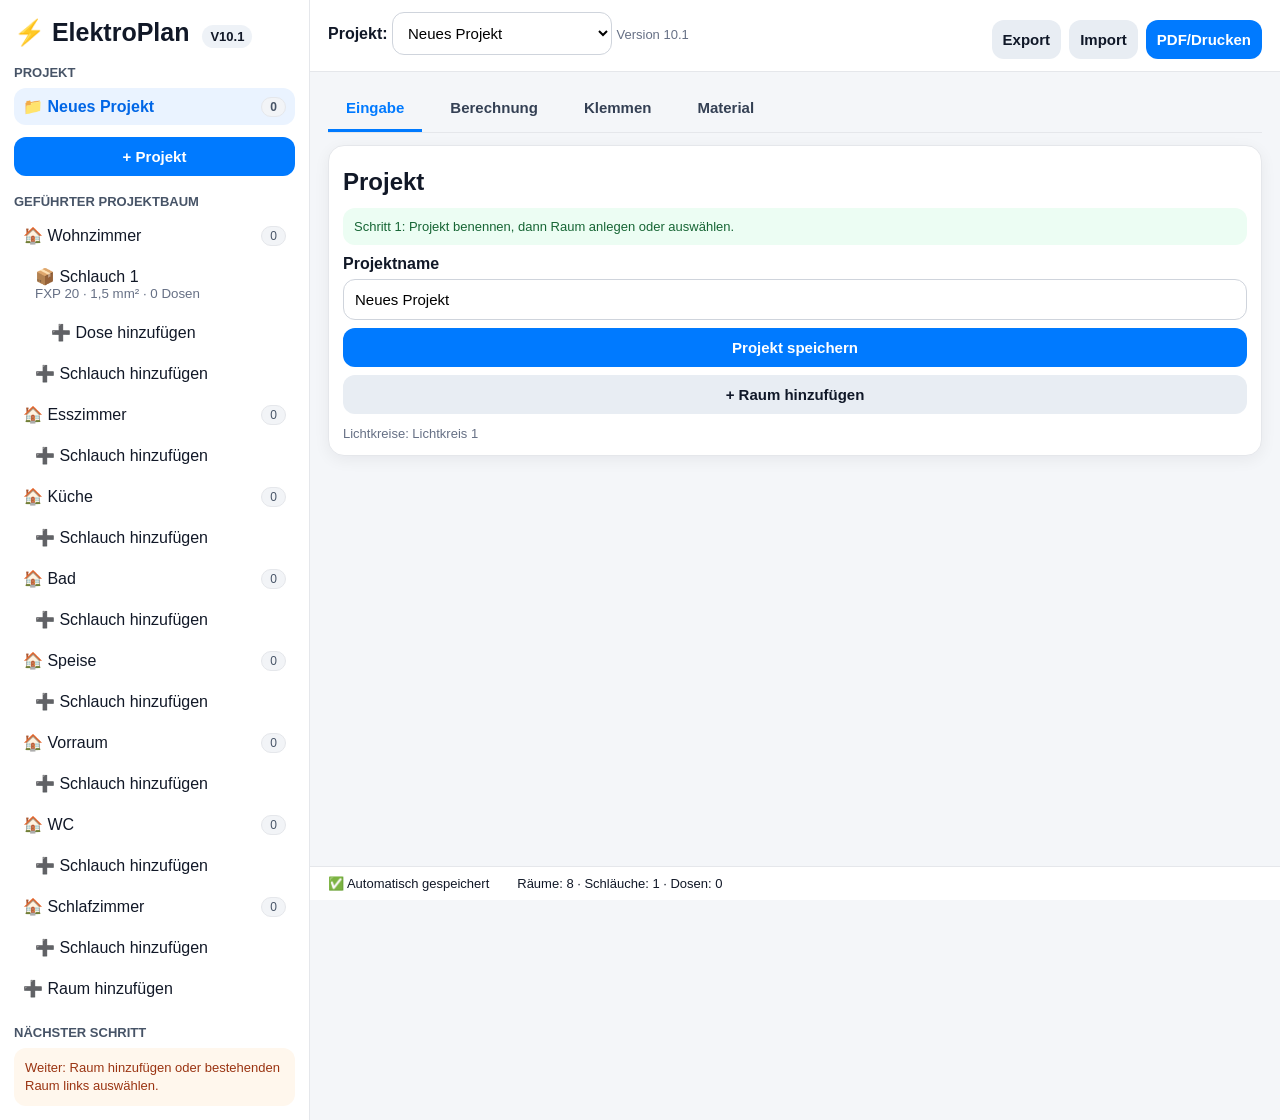
==== commit fabf413a: "Add files via upload" ====
--- a/index.html
+++ b/index.html
@@ -3,7 +3,7 @@
 <head>
 <meta charset="utf-8">
 <meta name="viewport" content="width=device-width,initial-scale=1,maximum-scale=1,user-scalable=no">
-<title>ElektroPlan V10.0</title>
+<title>ElektroPlan V10.1</title>
 <style>
 *{box-sizing:border-box}
 body{margin:0;background:#f4f6f9;color:#111827;font-family:-apple-system,BlinkMacSystemFont,"Segoe UI",Arial,sans-serif}
@@ -39,7 +39,7 @@
 <body>
 <div class="app">
 <aside class="sidebar">
-<h1>⚡ ElektroPlan <span class="ver">V10.0</span></h1>
+<h1>⚡ ElektroPlan <span class="ver">V10.1</span></h1>
 <div class="sectionTitle">Projekt</div>
 <div id="treeProject"></div>
 <button onclick="newProject()">+ Projekt</button>
@@ -51,7 +51,7 @@
 
 <main class="main">
 <div class="topbar">
-  <div><b>Projekt:</b> <select id="projectSelect" onchange="openProject(this.value)" style="width:220px;display:inline-block"></select> <span class="muted">Version 10.0</span></div>
+  <div><b>Projekt:</b> <select id="projectSelect" onchange="openProject(this.value)" style="width:220px;display:inline-block"></select> <span class="muted">Version 10.1</span></div>
   <div style="display:flex;gap:8px"><button class="secondary" onclick="exportProject()" style="width:auto">Export</button><button class="secondary" onclick="document.getElementById('importFile').click()" style="width:auto">Import</button><button onclick="window.print()" style="width:auto">PDF/Drucken</button><input id="importFile" class="hidden" type="file" accept=".json" onchange="importProject(event)"></div>
 </div>
 
@@ -88,7 +88,7 @@
 <div class="footer"><span>✅ Automatisch gespeichert</span><span id="footerStats"></span></div>
 
 <script>
-const KEY="elektroplan_v100";
+const KEY="elektroplan_v101";
 const DEFAULT_ROOMS=["Wohnzimmer","Esszimmer","Küche","Bad","Speise","Vorraum","WC","Schlafzimmer"];
 const ROOM_CODES={"Wohnzimmer":"WZ","Esszimmer":"EZ","Küche":"KÜ","Bad":"BA","Speise":"SP","Vorraum":"VR","WC":"WC","Schlafzimmer":"SZ"};
 let db=loadDB(), currentId=null, selected={type:"project",room:null,hoseId:null,doseId:null}, activeTab="Edit";
@@ -96,11 +96,11 @@
 function uid(){return"p"+Date.now()+"_"+Math.floor(Math.random()*9999)}
 function hid(){return"h"+Date.now()+"_"+Math.floor(Math.random()*9999)}
 function did(){return"d"+Date.now()+"_"+Math.floor(Math.random()*9999)}
-function freshProject(name){let h={id:hid(),room:"Wohnzimmer",name:"Schlauch 1",fxp:"20",cross:"1,5"};return{id:uid(),name:name||"Neues Projekt",rooms:[...DEFAULT_ROOMS],hoses:[h],doses:[]}}
+function freshProject(name){let h={id:hid(),room:"Wohnzimmer",name:"Schlauch 1",fxp:"20",cross:"1,5"};return{id:uid(),name:name||"Neues Projekt",rooms:[...DEFAULT_ROOMS],hoses:[h],doses:[],lightGroups:["Lichtkreis 1"]}}
 function loadDB(){try{return JSON.parse(localStorage.getItem(KEY))||{currentId:null,projects:[]}}catch{return{currentId:null,projects:[]}}}
 function store(){db.currentId=currentId;localStorage.setItem(KEY,JSON.stringify(db));renderAll()}
 function current(){return db.projects.find(p=>p.id===currentId)}
-function migrate(p){if(!p.rooms)p.rooms=[...DEFAULT_ROOMS];if(!p.hoses)p.hoses=[];if(!p.doses)p.doses=[];if(!p.hoses.length)p.hoses.push({id:hid(),room:p.rooms[0]||"Wohnzimmer",name:"Schlauch 1",fxp:"20",cross:"1,5"});p.hoses.forEach(h=>{if(!h.id)h.id=hid();if(!h.fxp)h.fxp="20";if(!h.cross)h.cross="1,5"});p.doses.forEach(d=>{if(!d.id)d.id=did();if(!d.hoseId){let h=p.hoses.find(x=>x.room===d.room)||p.hoses[0];d.hoseId=h.id;d.room=h.room}})}
+function migrate(p){if(!p.rooms)p.rooms=[...DEFAULT_ROOMS];if(!p.hoses)p.hoses=[];if(!p.doses)p.doses=[];if(!p.lightGroups)p.lightGroups=["Lichtkreis 1"];if(!p.hoses.length)p.hoses.push({id:hid(),room:p.rooms[0]||"Wohnzimmer",name:"Schlauch 1",fxp:"20",cross:"1,5"});p.hoses.forEach(h=>{if(!h.id)h.id=hid();if(!h.fxp)h.fxp="20";if(!h.cross)h.cross="1,5"});p.doses.forEach(d=>{if(!d.id)d.id=did();if(!d.hoseId){let h=p.hoses.find(x=>x.room===d.room)||p.hoses[0];d.hoseId=h.id;d.room=h.room}})}
 function ensure(){if(!db.projects.length)db.projects.push(freshProject("Neues Projekt"));currentId=db.currentId||db.projects[0].id;db.projects.forEach(migrate)}
 function esc(s){return String(s??"").replace(/[&<>"']/g,m=>({"&":"&amp;","<":"&lt;",">":"&gt;","\"":"&quot;","'":"&#039;"}[m]))}
 function roomCode(r){return ROOM_CODES[r]||r.substring(0,2).toUpperCase()}
@@ -123,27 +123,87 @@
 function saveProjectForm(){let p=current();p.name=document.getElementById("projectName").value.trim()||"Neues Projekt";store()}
 function saveHoseForm(id){let p=current(),h=p.hoses.find(x=>x.id===id);h.name=hoseName.value.trim()||h.name;h.fxp=hoseFxp.value;h.cross=hoseCross.value;store()}
 function deleteHose(id){let p=current();if(p.doses.some(d=>d.hoseId===id))return alert("Schlauch enthält Dosen.");if(!confirm("Schlauch löschen?"))return;p.hoses=p.hoses.filter(h=>h.id!==id);choose("project")}
-function saveDoseForm(existingId=null){let p=current(),h=p.hoses.find(x=>x.id===doseHose.value);let devices=Array.from(document.querySelectorAll("#deviceChecks input:checked")).map(x=>x.value);if(!devices.length)return alert("Bitte Gerät auswählen");let d={id:existingId||did(),room:h.room,hoseId:h.id,name:doseName.value.trim()||nextDoseName(h.room),type:doseType.value,devices};if(existingId){let i=p.doses.findIndex(x=>x.id===existingId);p.doses[i]=d}else p.doses.push(d);choose("hose",h.room,h.id)}
+function saveDoseForm(existingId=null){let p=current(),h=p.hoses.find(x=>x.id===doseHose.value);let devices=Array.from(document.querySelectorAll("#deviceChecks input:checked")).map(x=>x.value);if(!devices.length)return alert("Bitte Gerät auswählen");let lg=resolveLightGroup();let d={id:existingId||did(),room:h.room,hoseId:h.id,name:doseName.value.trim()||nextDoseName(h.room),type:doseType.value,devices,lightGroup:usesLight(devices)?lg:""};if(existingId){let i=p.doses.findIndex(x=>x.id===existingId);p.doses[i]=d}else p.doses.push(d);choose("hose",h.room,h.id)}
 function deleteDose(id){let p=current();if(!confirm("Dose löschen?"))return;p.doses=p.doses.filter(d=>d.id!==id);choose("project")}
 function moveDose(id,dir){let p=current(),i=p.doses.findIndex(d=>d.id===id),j=i+dir;if(i<0||j<0||j>=p.doses.length)return;[p.doses[i],p.doses[j]]=[p.doses[j],p.doses[i]];store()}
+
+function usesLight(devices){
+  return devices.some(v=>["Schalter","Serienschalter","Wechselschalter","Kreuzschalter","Lampe"].includes(v));
+}
+function lightGroupOptions(selectedGroup=""){
+  let p=current();
+  return (p.lightGroups||[]).map(g=>`<option ${g===selectedGroup?"selected":""}>${esc(g)}</option>`).join("") + `<option value="__new__">+ Neuer Lichtkreis...</option>`;
+}
+function lightGroupField(d=null){
+  return `<div class="grid">
+    <div>
+      <label>Lichtkreis / Schaltgruppe</label>
+      <select id="lightGroupSelect" onchange="toggleNewLightGroup()">${lightGroupOptions(d?.lightGroup||"")}</select>
+    </div>
+    <div>
+      <label>Neuer Lichtkreis</label>
+      <input id="newLightGroup" placeholder="z. B. Bad Licht" class="${d?.lightGroup?'hidden':''}">
+    </div>
+  </div>`;
+}
+function toggleNewLightGroup(){
+  const s=document.getElementById("lightGroupSelect"), n=document.getElementById("newLightGroup");
+  if(!s||!n)return;
+  n.classList.toggle("hidden", s.value!=="__new__");
+}
+function resolveLightGroup(){
+  const s=document.getElementById("lightGroupSelect"), n=document.getElementById("newLightGroup");
+  if(!s)return "";
+  let p=current(), g=s.value;
+  if(g==="__new__")g=(n.value||"").trim();
+  if(g && !p.lightGroups.includes(g))p.lightGroups.push(g);
+  return g;
+}
 function deviceChecks(dev=[]){let vals=["Steckdose","Steckdose 2","Schalter","Serienschalter","Wechselschalter","Kreuzschalter","Lampe","Netzwerkdose","Herdanschluss","Geschirrspüler"];return `<div class="checks" id="deviceChecks">`+vals.map(v=>`<label class="check"><input type="checkbox" value="${v}" ${dev.includes(v)?"checked":""}>${v}${v==="Herdanschluss"?" 5×2,5":v==="Geschirrspüler"?" 3×2,5":""}</label>`).join("")+`</div>`}
 function has(d,x){return d.devices.includes(x)} function socketCount(d){return(has(d,"Steckdose")?1:0)+(has(d,"Steckdose 2")?1:0)} function hasSocket(d){return socketCount(d)>0} function hasNetwork(d){return has(d,"Netzwerkdose")||d.type==="Netzwerkdose"} function hasHerd(d){return has(d,"Herdanschluss")} function hasGeschirr(d){return has(d,"Geschirrspüler")}
-function calcForDoses(doses){let res=doses.map(()=>new Set());let socketEnd=-1;doses.forEach((d,i)=>{if(hasSocket(d))socketEnd=i});for(let i=0;i<=socketEnd;i++){res[i].add("L Steckdose");res[i].add("N Steckdose");res[i].add("PE")}doses.forEach((d,idx)=>{if(hasNetwork(d))for(let i=0;i<=idx;i++)res[i].add("Netzwerkkabel Cat / Datenleitung");if(hasHerd(d))for(let i=0;i<=idx;i++){res[i].add("Herd L1 2,5");res[i].add("Herd L2 2,5");res[i].add("Herd L3 2,5");res[i].add("Herd N 2,5");res[i].add("Herd PE 2,5")}if(hasGeschirr(d))for(let i=0;i<=idx;i++){res[i].add("Geschirrspüler L 2,5");res[i].add("Geschirrspüler N 2,5");res[i].add("Geschirrspüler PE 2,5")}});doses.forEach((d,idx)=>{if(has(d,"Schalter"))for(let i=0;i<=idx;i++){res[i].add("L Licht");res[i].add("L geschaltet zurück")}if(has(d,"Serienschalter"))for(let i=0;i<=idx;i++){res[i].add("L Licht");res[i].add("L1 geschaltet zurück");res[i].add("L2 geschaltet zurück")}if(has(d,"Lampe"))for(let i=0;i<=idx;i++){res[i].add("L geschaltet");res[i].add("N Licht");res[i].add("PE")}});let ws=doses.map((d,i)=>has(d,"Wechselschalter")?i:null).filter(x=>x!==null),ks=doses.map((d,i)=>has(d,"Kreuzschalter")?i:null).filter(x=>x!==null);if(ws.length===1){let last=ws[0];for(let i=0;i<=last;i++){res[i].add("L Licht");res[i].add("K1");res[i].add("K2")}}if(ws.length>=2){let first=ws[0],last=ws[ws.length-1];for(let i=0;i<=last;i++){res[i].add("K1");res[i].add("K2");res[i].add("L geschaltet zurück")}for(let i=0;i<=first;i++)res[i].add("L Licht")}if(ws.length<2&&ks.length)ks.forEach(idx=>{for(let i=0;i<=idx;i++){res[i].add("K1");res[i].add("K2")}});return res.map(s=>Array.from(s))}
+function calcForDoses(doses){let res=doses.map(()=>new Set());let socketEnd=-1;doses.forEach((d,i)=>{if(hasSocket(d))socketEnd=i});for(let i=0;i<=socketEnd;i++){res[i].add("L Steckdose");res[i].add("N Steckdose");res[i].add("PE")}doses.forEach((d,idx)=>{if(hasNetwork(d))for(let i=0;i<=idx;i++)res[i].add("Netzwerkkabel Cat / Datenleitung");if(hasHerd(d))for(let i=0;i<=idx;i++){res[i].add("Herd L1 2,5");res[i].add("Herd L2 2,5");res[i].add("Herd L3 2,5");res[i].add("Herd N 2,5");res[i].add("Herd PE 2,5")}if(hasGeschirr(d))for(let i=0;i<=idx;i++){res[i].add("Geschirrspüler L 2,5");res[i].add("Geschirrspüler N 2,5");res[i].add("Geschirrspüler PE 2,5")}});doses.forEach((d,idx)=>{
+  const g=d.lightGroup?` (${d.lightGroup})`:"";
+  if(has(d,"Schalter"))for(let i=0;i<=idx;i++){res[i].add("L Licht"+g);res[i].add("L geschaltet zurück"+g)}
+  if(has(d,"Serienschalter"))for(let i=0;i<=idx;i++){res[i].add("L Licht"+g);res[i].add("L1 geschaltet zurück"+g);res[i].add("L2 geschaltet zurück"+g)}
+  if(has(d,"Lampe"))for(let i=0;i<=idx;i++){res[i].add("L geschaltet"+g);res[i].add("N Licht"+g);res[i].add("PE")}
+});let ws=doses.map((d,i)=>has(d,"Wechselschalter")?i:null).filter(x=>x!==null),ks=doses.map((d,i)=>has(d,"Kreuzschalter")?i:null).filter(x=>x!==null);if(ws.length===1){let last=ws[0];let g=doses[last].lightGroup?` (${doses[last].lightGroup})`:"";for(let i=0;i<=last;i++){res[i].add("L Licht"+g);res[i].add("K1"+g);res[i].add("K2"+g)}}if(ws.length>=2){let first=ws[0],last=ws[ws.length-1];let g=doses[last].lightGroup||doses[first].lightGroup;let gs=g?` (${g})`:"";for(let i=0;i<=last;i++){res[i].add("K1"+gs);res[i].add("K2"+gs);res[i].add("L geschaltet zurück"+gs)}for(let i=0;i<=first;i++)res[i].add("L Licht"+gs)}if(ws.length<2&&ks.length)ks.forEach(idx=>{let g=doses[idx].lightGroup?` (${doses[idx].lightGroup})`:"";for(let i=0;i<=idx;i++){res[i].add("K1"+g);res[i].add("K2"+g)}});return res.map(s=>Array.from(s))}
 function calcAll(){let p=current(),out=[];p.hoses.forEach(h=>{let ds=dosesInHose(p,h.id);out.push({hose:h,doses:ds,calc:calcForDoses(ds)})});return out}
 function eCount(w){return w.filter(x=>!x.includes("Netzwerk")).length}
 function suggest(w,h){let net=w.some(x=>x.includes("Netzwerk")),has25=w.some(x=>x.includes("2,5"));let q=has25?"2,5":(h.cross||"1,5");let base=`${eCount(w)} Einzeldrähte ${q} mm² im FXP ${h.fxp}`;return net?base+" + 1× Netzwerkkabel":base}
 function wireColor(w){if(w==="PE"||w.includes("PE"))return"yellowgreen";if(w.includes("N "))return"blue";if(w.includes("Steckdose"))return"brown";if(w.includes("K2"))return"grey";if(w.includes("Netzwerk"))return"purple";return"black"}
 function wireHTML(w){return `<div class="wire"><span class="dot ${wireColor(w)}"></span>${esc(w)}</div>`}
-function renderTree(){let p=current();projectSelect.innerHTML=db.projects.map(pr=>`<option value="${pr.id}" ${pr.id===p.id?"selected":""}>${esc(pr.name)}</option>`).join("");treeProject.innerHTML=`<div class="nav ${selected.type==="project"?"active":""}" onclick="choose('project')">📁 ${esc(p.name)}<span class="badge">${p.doses.length}</span></div>`;let html="";p.rooms.forEach(r=>{html+=`<div class="nav ${selected.type==="room"&&selected.room===r?"active":""}" onclick="choose('room','${esc(r)}')">🏠 ${esc(r)}<span class="badge">${p.doses.filter(d=>d.room===r).length}</span></div>`;hosesInRoom(p,r).forEach(h=>{html+=`<div class="nav indent1 ${selected.hoseId===h.id?"active":""}" onclick="choose('hose','${esc(r)}','${h.id}')">📦 ${esc(h.name)}<small>FXP ${esc(h.fxp)} · ${esc(h.cross)} mm² · ${dosesInHose(p,h.id).length} Dosen</small></div>`;dosesInHose(p,h.id).forEach(d=>{html+=`<div class="nav indent2 ${selected.doseId===d.id?"active":""}" onclick="choose('dose','${esc(r)}','${h.id}','${d.id}')">▣ ${esc(d.name)}<small>${esc(d.devices.join(", "))}</small></div>`});html+=`<div class="nav indent2" onclick="choose('addDose','${esc(r)}','${h.id}')">➕ Dose hinzufügen</div>`});html+=`<div class="nav indent1" onclick="choose('addHose','${esc(r)}')">➕ Schlauch hinzufügen</div>`});html+=`<div class="nav" onclick="choose('addRoom')">➕ Raum hinzufügen</div>`;tree.innerHTML=html}
-function renderEdit(){let p=current(),c=editContent;if(selected.type==="project"){editTitle.textContent="Projekt";editHelp.innerHTML="Schritt 1: Projekt benennen, dann Raum anlegen oder auswählen.";c.innerHTML=`<label>Projektname</label><input id="projectName" value="${esc(p.name)}"><button onclick="saveProjectForm()">Projekt speichern</button><button class="secondary" onclick="choose('addRoom')">+ Raum hinzufügen</button>`}else if(selected.type==="room"){editTitle.textContent="Raum: "+selected.room;editHelp.innerHTML="Schritt 2: Schlauch im Raum auswählen oder neu anlegen.";c.innerHTML=`<button onclick="choose('addHose','${esc(selected.room)}')">+ Schlauch hinzufügen</button>`}else if(selected.type==="addRoom"){editTitle.textContent="Raum hinzufügen";editHelp.innerHTML="Gib einen Raum ein, danach wird automatisch ein Schlauch vorbereitet.";c.innerHTML=`<label>Raumname</label><input id="newRoomName" placeholder="z. B. Büro"><button onclick="addRoom()">Raum speichern</button>`}else if(selected.type==="addHose"){editTitle.textContent="Schlauch hinzufügen";editHelp.innerHTML="Schritt 3: FXP und Querschnitt auswählen.";c.innerHTML=hoseForm(null,selected.room)}else if(selected.type==="hose"){let h=p.hoses.find(x=>x.id===selected.hoseId);editTitle.textContent=h.room+" · "+h.name;editHelp.innerHTML="Schritt 4: Dose in diesem Schlauch anlegen oder Schlauchdaten ändern.";c.innerHTML=hoseForm(h,h.room)+`<button onclick="choose('addDose','${esc(h.room)}','${h.id}')">+ Dose hinzufügen</button>`}else if(selected.type==="addDose"){let h=p.hoses.find(x=>x.id===selected.hoseId);editTitle.textContent="Dose hinzufügen";editHelp.innerHTML="Geräte anhaken und speichern. Danach kannst du direkt die nächste Dose anlegen.";c.innerHTML=doseForm(null,h)}else if(selected.type==="dose"){let d=p.doses.find(x=>x.id===selected.doseId),h=p.hoses.find(x=>x.id===d.hoseId);editTitle.textContent="Dose bearbeiten: "+d.name;editHelp.innerHTML="Hier kannst du Geräte, Namen oder Schlauch ändern.";c.innerHTML=doseForm(d,h)}}
+function renderTree(){let p=current();projectSelect.innerHTML=db.projects.map(pr=>`<option value="${pr.id}" ${pr.id===p.id?"selected":""}>${esc(pr.name)}</option>`).join("");treeProject.innerHTML=`<div class="nav ${selected.type==="project"?"active":""}" onclick="choose('project')">📁 ${esc(p.name)}<span class="badge">${p.doses.length}</span></div>`;let html="";p.rooms.forEach(r=>{html+=`<div class="nav ${selected.type==="room"&&selected.room===r?"active":""}" onclick="choose('room','${esc(r)}')">🏠 ${esc(r)}<span class="badge">${p.doses.filter(d=>d.room===r).length}</span></div>`;hosesInRoom(p,r).forEach(h=>{html+=`<div class="nav indent1 ${selected.hoseId===h.id?"active":""}" onclick="choose('hose','${esc(r)}','${h.id}')">📦 ${esc(h.name)}<small>FXP ${esc(h.fxp)} · ${esc(h.cross)} mm² · ${dosesInHose(p,h.id).length} Dosen</small></div>`;dosesInHose(p,h.id).forEach(d=>{html+=`<div class="nav indent2 ${selected.doseId===d.id?"active":""}" onclick="choose('dose','${esc(r)}','${h.id}','${d.id}')">▣ ${esc(d.name)}<small>${esc(d.devices.join(", "))}${d.lightGroup?" · "+esc(d.lightGroup):""}</small></div>`});html+=`<div class="nav indent2" onclick="choose('addDose','${esc(r)}','${h.id}')">➕ Dose hinzufügen</div>`});html+=`<div class="nav indent1" onclick="choose('addHose','${esc(r)}')">➕ Schlauch hinzufügen</div>`});html+=`<div class="nav" onclick="choose('addRoom')">➕ Raum hinzufügen</div>`;tree.innerHTML=html}
+function renderEdit(){let p=current(),c=editContent;if(selected.type==="project"){editTitle.textContent="Projekt";editHelp.innerHTML="Schritt 1: Projekt benennen, dann Raum anlegen oder auswählen.";c.innerHTML=`<label>Projektname</label><input id="projectName" value="${esc(p.name)}"><button onclick="saveProjectForm()">Projekt speichern</button><button class="secondary" onclick="choose('addRoom')">+ Raum hinzufügen</button><div class="muted" style="margin-top:12px">Lichtkreise: ${esc((p.lightGroups||[]).join(", "))}</div>`}else if(selected.type==="room"){editTitle.textContent="Raum: "+selected.room;editHelp.innerHTML="Schritt 2: Schlauch im Raum auswählen oder neu anlegen.";c.innerHTML=`<button onclick="choose('addHose','${esc(selected.room)}')">+ Schlauch hinzufügen</button>`}else if(selected.type==="addRoom"){editTitle.textContent="Raum hinzufügen";editHelp.innerHTML="Gib einen Raum ein, danach wird automatisch ein Schlauch vorbereitet.";c.innerHTML=`<label>Raumname</label><input id="newRoomName" placeholder="z. B. Büro"><button onclick="addRoom()">Raum speichern</button>`}else if(selected.type==="addHose"){editTitle.textContent="Schlauch hinzufügen";editHelp.innerHTML="Schritt 3: FXP und Querschnitt auswählen.";c.innerHTML=hoseForm(null,selected.room)}else if(selected.type==="hose"){let h=p.hoses.find(x=>x.id===selected.hoseId);editTitle.textContent=h.room+" · "+h.name;editHelp.innerHTML="Schritt 4: Dose in diesem Schlauch anlegen oder Schlauchdaten ändern.";c.innerHTML=hoseForm(h,h.room)+`<button onclick="choose('addDose','${esc(h.room)}','${h.id}')">+ Dose hinzufügen</button>`}else if(selected.type==="addDose"){let h=p.hoses.find(x=>x.id===selected.hoseId);editTitle.textContent="Dose hinzufügen";editHelp.innerHTML="Geräte anhaken und speichern. Danach kannst du direkt die nächste Dose anlegen.";c.innerHTML=doseForm(null,h)}else if(selected.type==="dose"){let d=p.doses.find(x=>x.id===selected.doseId),h=p.hoses.find(x=>x.id===d.hoseId);editTitle.textContent="Dose bearbeiten: "+d.name;editHelp.innerHTML="Hier kannst du Geräte, Namen oder Schlauch ändern.";c.innerHTML=doseForm(d,h)}}
 function hoseForm(h,room){let isNew=!h;return `<label>Name</label><input id="hoseName" value="${esc(h?.name||"Schlauch "+(hosesInRoom(current(),room).length+1))}"><div class="grid"><div><label>FXP</label><select id="hoseFxp"><option ${h?.fxp==="16"?"selected":""}>16</option><option ${!h||h.fxp==="20"?"selected":""}>20</option><option ${h?.fxp==="25"?"selected":""}>25</option><option ${h?.fxp==="32"?"selected":""}>32</option></select></div><div><label>Querschnitt</label><select id="hoseCross"><option ${!h||h.cross==="1,5"?"selected":""}>1,5</option><option ${h?.cross==="2,5"?"selected":""}>2,5</option></select></div></div><button onclick="${isNew?`saveNewHose('${esc(room)}')`:`saveHoseForm('${h.id}')`}">${isNew?"Schlauch speichern":"Schlauch speichern"}</button>${h?`<button class="danger" onclick="deleteHose('${h.id}')">Schlauch löschen</button>`:""}`}
 function saveNewHose(room){let h=addHose(room,false);h.name=hoseName.value;h.fxp=hoseFxp.value;h.cross=hoseCross.value;choose("hose",room,h.id)}
-function doseForm(d,h){let p=current();let hoseOpts=p.hoses.map(x=>`<option value="${x.id}" ${x.id===(d?.hoseId||h.id)?"selected":""}>${esc(x.room)} · ${esc(x.name)} · FXP ${esc(x.fxp)} · ${esc(x.cross)} mm²</option>`).join("");return `<div class="grid"><div><label>Dosenname</label><input id="doseName" value="${esc(d?.name||nextDoseName(h.room))}"></div><div><label>Schlauch</label><select id="doseHose">${hoseOpts}</select></div></div><label>Dosenart</label><select id="doseType"><option>1-fach Dose</option><option>2-fach Dose</option><option>3-fach Dose</option><option>Lampenauslass</option><option>Netzwerkdose</option></select><label>Geräte</label>${deviceChecks(d?.devices||[])}<button onclick="saveDoseForm(${d?`'${d.id}'`:"null"})">Dose speichern</button>${d?`<button class="danger" onclick="deleteDose('${d.id}')">Dose löschen</button>`:""}`}
+function doseForm(d,h){let p=current();let hoseOpts=p.hoses.map(x=>`<option value="${x.id}" ${x.id===(d?.hoseId||h.id)?"selected":""}>${esc(x.room)} · ${esc(x.name)} · FXP ${esc(x.fxp)} · ${esc(x.cross)} mm²</option>`).join("");return `<div class="grid"><div><label>Dosenname</label><input id="doseName" value="${esc(d?.name||nextDoseName(h.room))}"></div><div><label>Schlauch</label><select id="doseHose">${hoseOpts}</select></div></div><label>Dosenart</label><select id="doseType"><option>1-fach Dose</option><option>2-fach Dose</option><option>3-fach Dose</option><option>Lampenauslass</option><option>Netzwerkdose</option></select>${lightGroupField(d)}<label>Geräte</label>${deviceChecks(d?.devices||[])}<button onclick="saveDoseForm(${d?`'${d.id}'`:"null"})">Dose speichern</button>${d?`<button class="danger" onclick="deleteDose('${d.id}')">Dose löschen</button>`:""}`}
 function renderCalc(){let groups=calcAll();calcList.innerHTML=groups.map(g=>!g.doses.length?"":`<h3>${esc(g.hose.room)} · ${esc(g.hose.name)} · FXP ${esc(g.hose.fxp)} · ${esc(g.hose.cross)} mm²</h3>`+g.calc.map((w,i)=>`<div class="item"><div class="name">${i===0?"Verteiler":esc(g.doses[i-1].name)} → ${esc(g.doses[i].name)}</div><b>${eCount(w)} Einzeldrähte</b>${w.some(x=>x.includes("Netzwerk"))?" + LAN":""}<div class="muted">${suggest(w,g.hose)}</div>${w.map(wireHTML).join("")}</div>`).join("")).join("")||"<div class='muted'>Noch keine Dosen.</div>"}
 function switchedOutputsForHose(ds){let hasSeries=ds.find(d=>has(d,"Serienschalter"));if(hasSeries)return [{dose:hasSeries,label:"L1 geschaltet"},{dose:hasSeries,label:"L2 geschaltet"}];let chain=ds.filter(d=>has(d,"Wechselschalter")||has(d,"Kreuzschalter"));if(chain.some(d=>has(d,"Wechselschalter")))return [{dose:chain.filter(d=>has(d,"Wechselschalter")).slice(-1)[0],label:"L geschaltet"}];let sw=ds.find(d=>has(d,"Schalter"));return sw?[{dose:sw,label:"L geschaltet"}]:[]}
-function renderKlemmen(){let rows="",nr=1;calcAll().forEach(g=>switchedOutputsForHose(g.doses).forEach(o=>{rows+=`<tr><td>X${nr++}</td><td>${esc(o.dose.room)}</td><td>${esc(g.hose.name)}</td><td>${esc(o.dose.name)}</td><td>${o.label}</td></tr>`}));klemmenList.innerHTML=rows?`<table><tr><th>Klemme</th><th>Raum</th><th>Schlauch</th><th>Dose</th><th>Funktion</th></tr>${rows}</table><h3>Gesamt: ${nr-1} Reihenklemmen</h3>`:"<div class='muted'>Keine geschalteten Leiter erkannt.</div>"}
+function renderKlemmen(){
+  let p=current(), rows="", nr=1, groups={};
+  p.doses.forEach(d=>{
+    if(!usesLight(d.devices))return;
+    let g=d.lightGroup || (d.room+" Licht");
+    if(!groups[g])groups[g]={name:g, switches:[], series:[], lamps:[]};
+    if(has(d,"Schalter")||has(d,"Wechselschalter")||has(d,"Kreuzschalter"))groups[g].switches.push(d);
+    if(has(d,"Serienschalter"))groups[g].series.push(d);
+    if(has(d,"Lampe"))groups[g].lamps.push(d);
+  });
+  Object.values(groups).forEach(g=>{
+    if(g.series.length){
+      g.series.forEach(d=>{
+        rows+=`<tr><td>X${nr++}</td><td>${esc(g.name)}</td><td>${esc(d.room)}</td><td>${esc(d.name)}</td><td>L1 geschaltet</td></tr>`;
+        rows+=`<tr><td>X${nr++}</td><td>${esc(g.name)}</td><td>${esc(d.room)}</td><td>${esc(d.name)}</td><td>L2 geschaltet</td></tr>`;
+      });
+    }else if(g.switches.length){
+      let d=g.switches[g.switches.length-1];
+      rows+=`<tr><td>X${nr++}</td><td>${esc(g.name)}</td><td>${esc(d.room)}</td><td>${esc(d.name)}</td><td>L geschaltet von letztem Schalter</td></tr>`;
+    }
+  });
+  klemmenList.innerHTML=rows?`<table><tr><th>Klemme</th><th>Lichtkreis</th><th>Raum</th><th>Schalter/Dose</th><th>Funktion</th></tr>${rows}</table><h3>Gesamt: ${nr-1} Reihenklemmen</h3>`:"<div class='muted'>Keine geschalteten Leiter erkannt.</div>";
+}
 function renderMaterial(){let counts={},fxp={},wireCross={},net=0,total=0;current().doses.forEach(d=>d.devices.forEach(v=>counts[v]=(counts[v]||0)+1));calcAll().forEach(g=>{if(g.doses.length)fxp[g.hose.fxp]=(fxp[g.hose.fxp]||0)+1;g.calc.forEach(w=>{w.filter(x=>!x.includes("Netzwerk")).forEach(x=>{let q=x.includes("2,5")?"2,5":g.hose.cross;wireCross[q]=(wireCross[q]||0)+1;total++});if(w.some(x=>x.includes("Netzwerk")))net++})});materialList.innerHTML=`<h3>Geräte</h3>${Object.entries(counts).map(([k,v])=>`<div>${v} × ${esc(k)}</div>`).join("")||"Keine Geräte"}<h3>FXP</h3>${Object.entries(fxp).map(([k,v])=>`<div>${v} × FXP ${k}</div>`).join("")}<h3>Einzeldrähte</h3>${Object.entries(wireCross).map(([k,v])=>`<div>${v} × ${k} mm²</div>`).join("")}<div>Gesamt: ${total}</div>${net?`<div>${net} × Netzwerkkabel</div>`:""}`}
-function renderGuide(){let p=current();let msg="Projekt benennen und Raum auswählen.";if(selected.type==="project")msg="Weiter: Raum hinzufügen oder bestehenden Raum links auswählen.";if(selected.type==="room")msg="Weiter: Schlauch hinzufügen oder auswählen.";if(selected.type==="hose")msg="Weiter: Dose hinzufügen.";if(selected.type==="dose")msg="Dose bearbeiten und speichern.";guideBox.innerHTML=msg}
+function renderGuide(){let p=current();let msg="Projekt benennen und Raum auswählen.";if(selected.type==="project")msg="Weiter: Raum hinzufügen oder bestehenden Raum links auswählen.";if(selected.type==="room")msg="Weiter: Schlauch hinzufügen oder auswählen.";if(selected.type==="hose")msg="Weiter: Dose hinzufügen.";if(selected.type==="dose")msg="Dose bearbeiten, bei Schalter/Lampe den richtigen Lichtkreis wählen und speichern.";guideBox.innerHTML=msg}
 function renderAll(){let p=current();migrate(p);renderTree();renderEdit();renderCalc();renderKlemmen();renderMaterial();renderGuide();footerStats.textContent=`Räume: ${p.rooms.length} · Schläuche: ${p.hoses.length} · Dosen: ${p.doses.length}`}
 ensure();renderAll();show("Edit");
 </script>
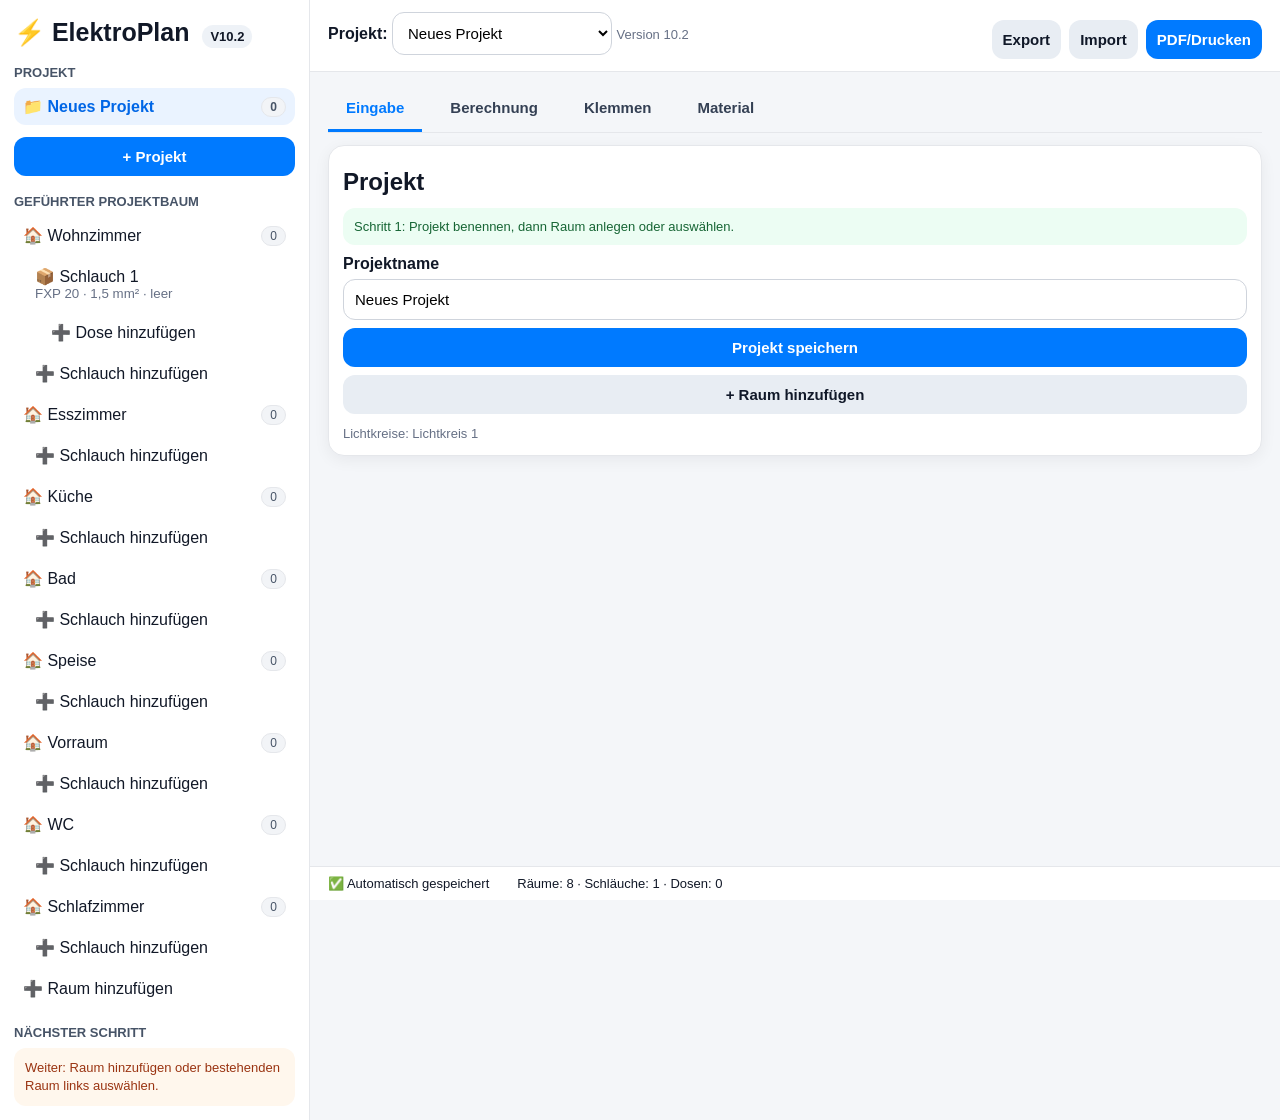
==== commit 6d3bbf74: "Add files via upload" ====
--- a/index.html
+++ b/index.html
@@ -3,7 +3,7 @@
 <head>
 <meta charset="utf-8">
 <meta name="viewport" content="width=device-width,initial-scale=1,maximum-scale=1,user-scalable=no">
-<title>ElektroPlan V10.1</title>
+<title>ElektroPlan V10.2</title>
 <style>
 *{box-sizing:border-box}
 body{margin:0;background:#f4f6f9;color:#111827;font-family:-apple-system,BlinkMacSystemFont,"Segoe UI",Arial,sans-serif}
@@ -27,7 +27,7 @@
 .item{border:1px solid #e5e7eb;background:#fbfcfe;border-radius:14px;padding:12px;margin:9px 0}.row{display:flex;justify-content:space-between;gap:10px;align-items:flex-start}
 .name{font-weight:900;font-size:17px}.pill{display:inline-block;background:#eaf4ff;color:#075985;border-radius:999px;padding:4px 9px;margin:4px 4px 0 0;font-size:12px;font-weight:800}
 .nav{border-radius:12px;padding:9px;margin:4px 0;cursor:pointer}.nav:hover,.nav.active{background:#eaf3ff;color:#0066e6;font-weight:900}.nav small{display:block;color:#667085;font-weight:500}.indent1{margin-left:12px}.indent2{margin-left:28px}
-.badge{float:right;background:#f2f4f7;border:1px solid #e5e7eb;border-radius:999px;padding:2px 8px;color:#475467;font-size:12px}
+.badge{float:right;background:#f2f4f7;border:1px solid #e5e7eb;border-radius:999px;padding:2px 8px;color:#475467;font-size:12px}.free{color:#16a34a;font-weight:900}.used{color:#dc2626;font-weight:900}
 table{width:100%;border-collapse:collapse;font-size:13px}td,th{border-bottom:1px solid #e5e7eb;padding:7px;text-align:left;vertical-align:top}
 .notice{background:#fff7ed;color:#9a3412;border-radius:12px;padding:11px;font-size:13px;line-height:1.4}.ok{background:#ecfdf3;color:#166534;border-radius:12px;padding:11px;font-size:13px}
 .wire{display:flex;align-items:center;gap:8px;margin:6px 0}.dot{width:18px;height:18px;border-radius:50%;border:1px solid #333}.brown{background:#7b3f00}.blue{background:#0074d9}.black{background:#111}.grey{background:#999}.orange{background:#f59e0b}.yellowgreen{background:linear-gradient(90deg,green 50%,yellow 50%)}.purple{background:#7e22ce}
@@ -39,7 +39,7 @@
 <body>
 <div class="app">
 <aside class="sidebar">
-<h1>⚡ ElektroPlan <span class="ver">V10.1</span></h1>
+<h1>⚡ ElektroPlan <span class="ver">V10.2</span></h1>
 <div class="sectionTitle">Projekt</div>
 <div id="treeProject"></div>
 <button onclick="newProject()">+ Projekt</button>
@@ -51,7 +51,7 @@
 
 <main class="main">
 <div class="topbar">
-  <div><b>Projekt:</b> <select id="projectSelect" onchange="openProject(this.value)" style="width:220px;display:inline-block"></select> <span class="muted">Version 10.1</span></div>
+  <div><b>Projekt:</b> <select id="projectSelect" onchange="openProject(this.value)" style="width:220px;display:inline-block"></select> <span class="muted">Version 10.2</span></div>
   <div style="display:flex;gap:8px"><button class="secondary" onclick="exportProject()" style="width:auto">Export</button><button class="secondary" onclick="document.getElementById('importFile').click()" style="width:auto">Import</button><button onclick="window.print()" style="width:auto">PDF/Drucken</button><input id="importFile" class="hidden" type="file" accept=".json" onchange="importProject(event)"></div>
 </div>
 
@@ -88,7 +88,7 @@
 <div class="footer"><span>✅ Automatisch gespeichert</span><span id="footerStats"></span></div>
 
 <script>
-const KEY="elektroplan_v101";
+const KEY="elektroplan_v102";
 const DEFAULT_ROOMS=["Wohnzimmer","Esszimmer","Küche","Bad","Speise","Vorraum","WC","Schlafzimmer"];
 const ROOM_CODES={"Wohnzimmer":"WZ","Esszimmer":"EZ","Küche":"KÜ","Bad":"BA","Speise":"SP","Vorraum":"VR","WC":"WC","Schlafzimmer":"SZ"};
 let db=loadDB(), currentId=null, selected={type:"project",room:null,hoseId:null,doseId:null}, activeTab="Edit";
@@ -172,10 +172,85 @@
 function suggest(w,h){let net=w.some(x=>x.includes("Netzwerk")),has25=w.some(x=>x.includes("2,5"));let q=has25?"2,5":(h.cross||"1,5");let base=`${eCount(w)} Einzeldrähte ${q} mm² im FXP ${h.fxp}`;return net?base+" + 1× Netzwerkkabel":base}
 function wireColor(w){if(w==="PE"||w.includes("PE"))return"yellowgreen";if(w.includes("N "))return"blue";if(w.includes("Steckdose"))return"brown";if(w.includes("K2"))return"grey";if(w.includes("Netzwerk"))return"purple";return"black"}
 function wireHTML(w){return `<div class="wire"><span class="dot ${wireColor(w)}"></span>${esc(w)}</div>`}
-function renderTree(){let p=current();projectSelect.innerHTML=db.projects.map(pr=>`<option value="${pr.id}" ${pr.id===p.id?"selected":""}>${esc(pr.name)}</option>`).join("");treeProject.innerHTML=`<div class="nav ${selected.type==="project"?"active":""}" onclick="choose('project')">📁 ${esc(p.name)}<span class="badge">${p.doses.length}</span></div>`;let html="";p.rooms.forEach(r=>{html+=`<div class="nav ${selected.type==="room"&&selected.room===r?"active":""}" onclick="choose('room','${esc(r)}')">🏠 ${esc(r)}<span class="badge">${p.doses.filter(d=>d.room===r).length}</span></div>`;hosesInRoom(p,r).forEach(h=>{html+=`<div class="nav indent1 ${selected.hoseId===h.id?"active":""}" onclick="choose('hose','${esc(r)}','${h.id}')">📦 ${esc(h.name)}<small>FXP ${esc(h.fxp)} · ${esc(h.cross)} mm² · ${dosesInHose(p,h.id).length} Dosen</small></div>`;dosesInHose(p,h.id).forEach(d=>{html+=`<div class="nav indent2 ${selected.doseId===d.id?"active":""}" onclick="choose('dose','${esc(r)}','${h.id}','${d.id}')">▣ ${esc(d.name)}<small>${esc(d.devices.join(", "))}${d.lightGroup?" · "+esc(d.lightGroup):""}</small></div>`});html+=`<div class="nav indent2" onclick="choose('addDose','${esc(r)}','${h.id}')">➕ Dose hinzufügen</div>`});html+=`<div class="nav indent1" onclick="choose('addHose','${esc(r)}')">➕ Schlauch hinzufügen</div>`});html+=`<div class="nav" onclick="choose('addRoom')">➕ Raum hinzufügen</div>`;tree.innerHTML=html}
+function renderTree(){let p=current();projectSelect.innerHTML=db.projects.map(pr=>`<option value="${pr.id}" ${pr.id===p.id?"selected":""}>${esc(pr.name)}</option>`).join("");treeProject.innerHTML=`<div class="nav ${selected.type==="project"?"active":""}" onclick="choose('project')">📁 ${esc(p.name)}<span class="badge">${p.doses.length}</span></div>`;let html="";p.rooms.forEach(r=>{html+=`<div class="nav ${selected.type==="room"&&selected.room===r?"active":""}" onclick="choose('room','${esc(r)}')">🏠 ${esc(r)}<span class="badge">${p.doses.filter(d=>d.room===r).length}</span></div>`;hosesInRoom(p,r).forEach(h=>{html+=`<div class="nav indent1 ${selected.hoseId===h.id?"active":""}" onclick="choose('hose','${esc(r)}','${h.id}')">📦 ${esc(h.name)}<small>FXP ${esc(h.fxp)} · ${esc(h.cross)} mm² · ${dosesInHose(p,h.id).length?dosesInHose(p,h.id).length+" Dosen":"leer"}</small></div>`;dosesInHose(p,h.id).forEach(d=>{html+=`<div class="nav indent2 ${selected.doseId===d.id?"active":""}" onclick="choose('dose','${esc(r)}','${h.id}','${d.id}')">▣ ${esc(d.name)}<small>${esc(d.devices.join(", "))}${d.lightGroup?" · "+esc(d.lightGroup):""}</small></div>`});html+=`<div class="nav indent2" onclick="choose('addDose','${esc(r)}','${h.id}')">➕ Dose hinzufügen</div>`});html+=`<div class="nav indent1" onclick="choose('addHose','${esc(r)}')">➕ Schlauch hinzufügen</div>`});html+=`<div class="nav" onclick="choose('addRoom')">➕ Raum hinzufügen</div>`;tree.innerHTML=html}
 function renderEdit(){let p=current(),c=editContent;if(selected.type==="project"){editTitle.textContent="Projekt";editHelp.innerHTML="Schritt 1: Projekt benennen, dann Raum anlegen oder auswählen.";c.innerHTML=`<label>Projektname</label><input id="projectName" value="${esc(p.name)}"><button onclick="saveProjectForm()">Projekt speichern</button><button class="secondary" onclick="choose('addRoom')">+ Raum hinzufügen</button><div class="muted" style="margin-top:12px">Lichtkreise: ${esc((p.lightGroups||[]).join(", "))}</div>`}else if(selected.type==="room"){editTitle.textContent="Raum: "+selected.room;editHelp.innerHTML="Schritt 2: Schlauch im Raum auswählen oder neu anlegen.";c.innerHTML=`<button onclick="choose('addHose','${esc(selected.room)}')">+ Schlauch hinzufügen</button>`}else if(selected.type==="addRoom"){editTitle.textContent="Raum hinzufügen";editHelp.innerHTML="Gib einen Raum ein, danach wird automatisch ein Schlauch vorbereitet.";c.innerHTML=`<label>Raumname</label><input id="newRoomName" placeholder="z. B. Büro"><button onclick="addRoom()">Raum speichern</button>`}else if(selected.type==="addHose"){editTitle.textContent="Schlauch hinzufügen";editHelp.innerHTML="Schritt 3: FXP und Querschnitt auswählen.";c.innerHTML=hoseForm(null,selected.room)}else if(selected.type==="hose"){let h=p.hoses.find(x=>x.id===selected.hoseId);editTitle.textContent=h.room+" · "+h.name;editHelp.innerHTML="Schritt 4: Dose in diesem Schlauch anlegen oder Schlauchdaten ändern.";c.innerHTML=hoseForm(h,h.room)+`<button onclick="choose('addDose','${esc(h.room)}','${h.id}')">+ Dose hinzufügen</button>`}else if(selected.type==="addDose"){let h=p.hoses.find(x=>x.id===selected.hoseId);editTitle.textContent="Dose hinzufügen";editHelp.innerHTML="Geräte anhaken und speichern. Danach kannst du direkt die nächste Dose anlegen.";c.innerHTML=doseForm(null,h)}else if(selected.type==="dose"){let d=p.doses.find(x=>x.id===selected.doseId),h=p.hoses.find(x=>x.id===d.hoseId);editTitle.textContent="Dose bearbeiten: "+d.name;editHelp.innerHTML="Hier kannst du Geräte, Namen oder Schlauch ändern.";c.innerHTML=doseForm(d,h)}}
-function hoseForm(h,room){let isNew=!h;return `<label>Name</label><input id="hoseName" value="${esc(h?.name||"Schlauch "+(hosesInRoom(current(),room).length+1))}"><div class="grid"><div><label>FXP</label><select id="hoseFxp"><option ${h?.fxp==="16"?"selected":""}>16</option><option ${!h||h.fxp==="20"?"selected":""}>20</option><option ${h?.fxp==="25"?"selected":""}>25</option><option ${h?.fxp==="32"?"selected":""}>32</option></select></div><div><label>Querschnitt</label><select id="hoseCross"><option ${!h||h.cross==="1,5"?"selected":""}>1,5</option><option ${h?.cross==="2,5"?"selected":""}>2,5</option></select></div></div><button onclick="${isNew?`saveNewHose('${esc(room)}')`:`saveHoseForm('${h.id}')`}">${isNew?"Schlauch speichern":"Schlauch speichern"}</button>${h?`<button class="danger" onclick="deleteHose('${h.id}')">Schlauch löschen</button>`:""}`}
-function saveNewHose(room){let h=addHose(room,false);h.name=hoseName.value;h.fxp=hoseFxp.value;h.cross=hoseCross.value;choose("hose",room,h.id)}
+
+function hoseChoiceNumber(room){
+  const used=new Set(hosesInRoom(current(),room).map(h=>num(h.name)));
+  for(let i=1;i<=20;i++)if(!used.has(i))return i;
+  return 20;
+}
+function hoseChoiceOptions(room,selectedNum=0){
+  const p=current();
+  const hs=hosesInRoom(p,room);
+  let out="";
+  for(let i=1;i<=20;i++){
+    const existing=hs.find(h=>num(h.name)===i);
+    const label=existing?`🔴 Schlauch ${i} vorhanden (${dosesInHose(p,existing.id).length} Dosen)`:`🟢 Schlauch ${i} frei`;
+    out+=`<option value="${i}" ${i===selectedNum?"selected":""}>${label}</option>`;
+  }
+  return out;
+}
+function hoseChoiceChanged(room){
+  const p=current();
+  const n=parseInt(document.getElementById("hoseChoice").value,10);
+  const existing=hosesInRoom(p,room).find(h=>num(h.name)===n);
+  const info=document.getElementById("hoseChoiceInfo");
+  if(existing){
+    info.innerHTML=`<span class="used">✖ Schlauch ${n} ist bereits vorhanden.</span><br>${dosesInHose(p,existing.id).length} Dosen in diesem Schlauch.`;
+    document.getElementById("openExistingHoseBtn").classList.remove("hidden");
+    document.getElementById("saveHoseBtn").classList.add("hidden");
+    document.getElementById("hoseName").value=existing.name;
+    document.getElementById("hoseFxp").value=existing.fxp||"20";
+    document.getElementById("hoseCross").value=existing.cross||"1,5";
+  }else{
+    info.innerHTML=`<span class="free">✓ Schlauch ${n} ist frei.</span>`;
+    document.getElementById("openExistingHoseBtn").classList.add("hidden");
+    document.getElementById("saveHoseBtn").classList.remove("hidden");
+    document.getElementById("hoseName").value="Schlauch "+n;
+  }
+}
+function openExistingHose(room){
+  const n=parseInt(document.getElementById("hoseChoice").value,10);
+  const h=hosesInRoom(current(),room).find(h=>num(h.name)===n);
+  if(h)choose("hose",room,h.id);
+}
+function hoseForm(h,room){
+  let isNew=!h;
+  let selectedNum=isNew?hoseChoiceNumber(room):num(h.name);
+  let name=isNew?("Schlauch "+selectedNum):h.name;
+  return `${isNew?`
+  <label>Schlauch auswählen</label>
+  <select id="hoseChoice" onchange="hoseChoiceChanged('${esc(room)}')">${hoseChoiceOptions(room,selectedNum)}</select>
+  <div id="hoseChoiceInfo" class="ok" style="margin-top:8px"><span class="free">✓ Schlauch ${selectedNum} ist frei.</span></div>
+  <button id="openExistingHoseBtn" class="secondary hidden" onclick="openExistingHose('${esc(room)}')">Vorhandenen Schlauch öffnen</button>`:""}
+  <label>Name</label>
+  <input id="hoseName" value="${esc(name)}" ${isNew?"readonly":""}>
+  <div class="grid">
+    <div><label>FXP</label><select id="hoseFxp">
+      <option ${h?.fxp==="16"?"selected":""}>16</option>
+      <option ${!h||h.fxp==="20"?"selected":""}>20</option>
+      <option ${h?.fxp==="25"?"selected":""}>25</option>
+      <option ${h?.fxp==="32"?"selected":""}>32</option>
+    </select></div>
+    <div><label>Querschnitt</label><select id="hoseCross">
+      <option ${!h||h.cross==="1,5"?"selected":""}>1,5</option>
+      <option ${h?.cross==="2,5"?"selected":""}>2,5</option>
+    </select></div>
+  </div>
+  <button id="saveHoseBtn" onclick="${isNew?`saveNewHose('${esc(room)}')`:`saveHoseForm('${h.id}')`}">${isNew?"Schlauch speichern":"Schlauch speichern"}</button>
+  ${h?`<button class="danger" onclick="deleteHose('${h.id}')">Schlauch löschen</button>`:""}`;
+}
+function saveNewHose(room){
+  const n=parseInt(document.getElementById("hoseChoice")?.value||hoseChoiceNumber(room),10);
+  const existing=hosesInRoom(current(),room).find(h=>num(h.name)===n);
+  if(existing){choose("hose",room,existing.id);return}
+  let h=addHose(room,false);
+  h.name="Schlauch "+n;
+  h.fxp=hoseFxp.value;
+  h.cross=hoseCross.value;
+  choose("hose",room,h.id)
+}
 function doseForm(d,h){let p=current();let hoseOpts=p.hoses.map(x=>`<option value="${x.id}" ${x.id===(d?.hoseId||h.id)?"selected":""}>${esc(x.room)} · ${esc(x.name)} · FXP ${esc(x.fxp)} · ${esc(x.cross)} mm²</option>`).join("");return `<div class="grid"><div><label>Dosenname</label><input id="doseName" value="${esc(d?.name||nextDoseName(h.room))}"></div><div><label>Schlauch</label><select id="doseHose">${hoseOpts}</select></div></div><label>Dosenart</label><select id="doseType"><option>1-fach Dose</option><option>2-fach Dose</option><option>3-fach Dose</option><option>Lampenauslass</option><option>Netzwerkdose</option></select>${lightGroupField(d)}<label>Geräte</label>${deviceChecks(d?.devices||[])}<button onclick="saveDoseForm(${d?`'${d.id}'`:"null"})">Dose speichern</button>${d?`<button class="danger" onclick="deleteDose('${d.id}')">Dose löschen</button>`:""}`}
 function renderCalc(){let groups=calcAll();calcList.innerHTML=groups.map(g=>!g.doses.length?"":`<h3>${esc(g.hose.room)} · ${esc(g.hose.name)} · FXP ${esc(g.hose.fxp)} · ${esc(g.hose.cross)} mm²</h3>`+g.calc.map((w,i)=>`<div class="item"><div class="name">${i===0?"Verteiler":esc(g.doses[i-1].name)} → ${esc(g.doses[i].name)}</div><b>${eCount(w)} Einzeldrähte</b>${w.some(x=>x.includes("Netzwerk"))?" + LAN":""}<div class="muted">${suggest(w,g.hose)}</div>${w.map(wireHTML).join("")}</div>`).join("")).join("")||"<div class='muted'>Noch keine Dosen.</div>"}
 function switchedOutputsForHose(ds){let hasSeries=ds.find(d=>has(d,"Serienschalter"));if(hasSeries)return [{dose:hasSeries,label:"L1 geschaltet"},{dose:hasSeries,label:"L2 geschaltet"}];let chain=ds.filter(d=>has(d,"Wechselschalter")||has(d,"Kreuzschalter"));if(chain.some(d=>has(d,"Wechselschalter")))return [{dose:chain.filter(d=>has(d,"Wechselschalter")).slice(-1)[0],label:"L geschaltet"}];let sw=ds.find(d=>has(d,"Schalter"));return sw?[{dose:sw,label:"L geschaltet"}]:[]}
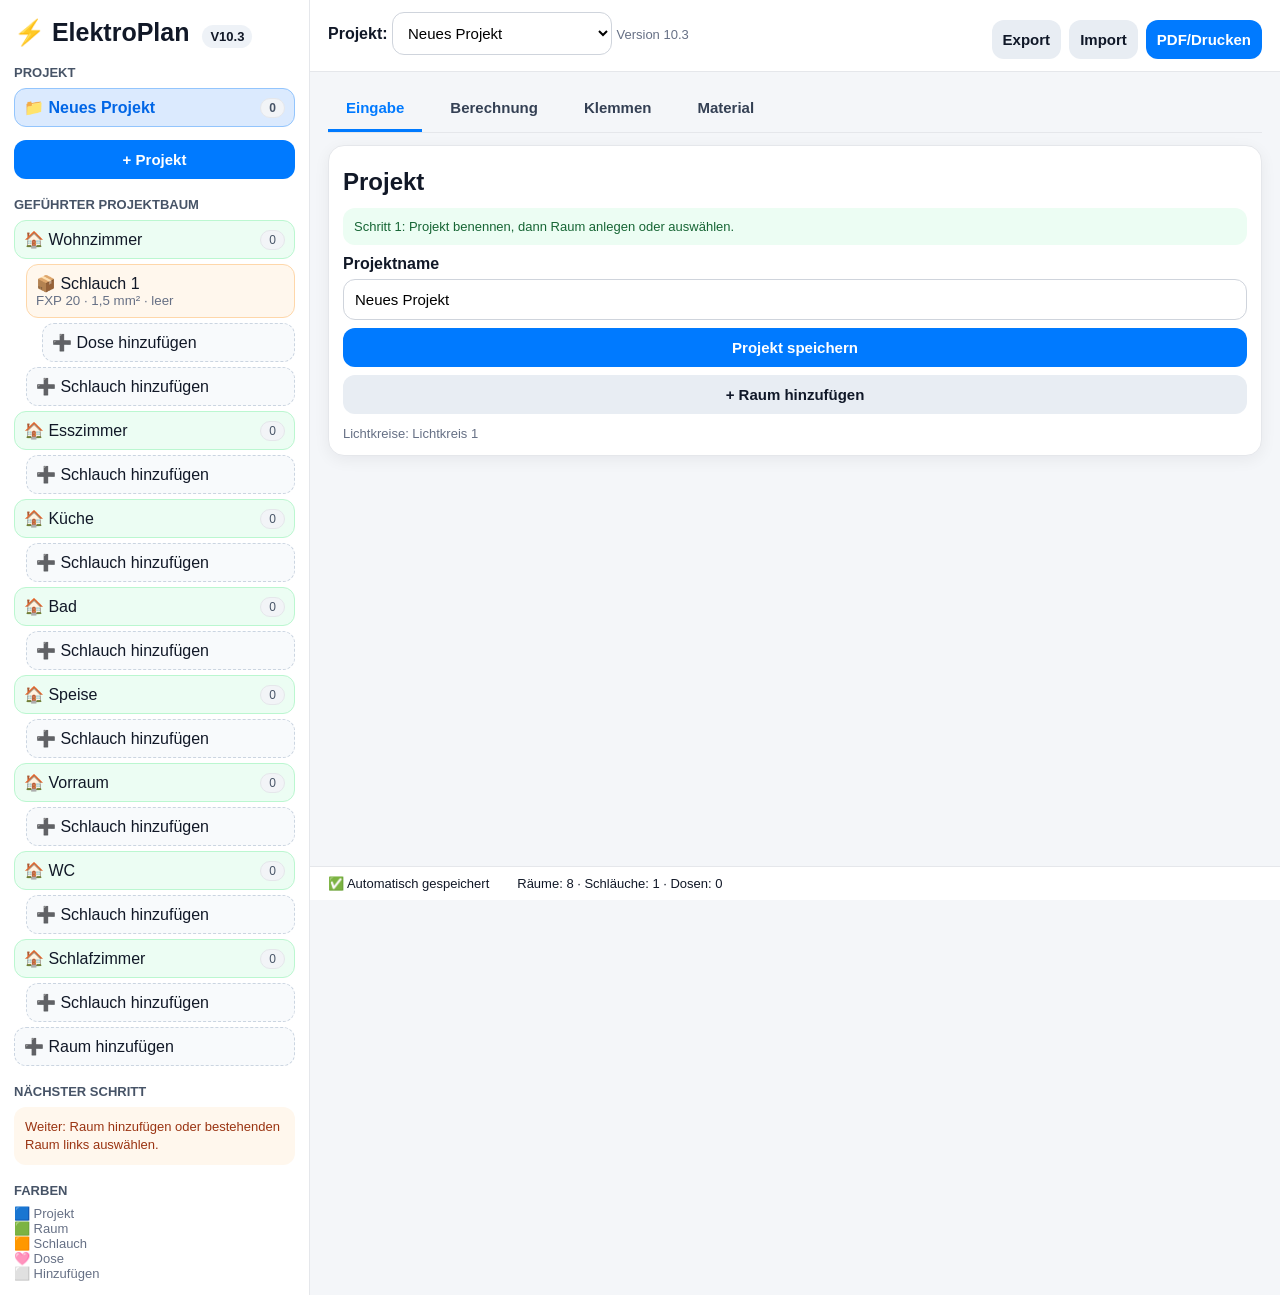
==== commit 04db85f0: "Add files via upload" ====
--- a/index.html
+++ b/index.html
@@ -3,7 +3,7 @@
 <head>
 <meta charset="utf-8">
 <meta name="viewport" content="width=device-width,initial-scale=1,maximum-scale=1,user-scalable=no">
-<title>ElektroPlan V10.2</title>
+<title>ElektroPlan V10.3</title>
 <style>
 *{box-sizing:border-box}
 body{margin:0;background:#f4f6f9;color:#111827;font-family:-apple-system,BlinkMacSystemFont,"Segoe UI",Arial,sans-serif}
@@ -26,7 +26,16 @@
 .checks{display:grid;grid-template-columns:1fr 1fr;gap:8px}.check{display:flex;gap:8px;align-items:center;background:#f8fafc;border:1px solid #e5e7eb;border-radius:12px;padding:10px;font-weight:800}.check input{width:auto}
 .item{border:1px solid #e5e7eb;background:#fbfcfe;border-radius:14px;padding:12px;margin:9px 0}.row{display:flex;justify-content:space-between;gap:10px;align-items:flex-start}
 .name{font-weight:900;font-size:17px}.pill{display:inline-block;background:#eaf4ff;color:#075985;border-radius:999px;padding:4px 9px;margin:4px 4px 0 0;font-size:12px;font-weight:800}
-.nav{border-radius:12px;padding:9px;margin:4px 0;cursor:pointer}.nav:hover,.nav.active{background:#eaf3ff;color:#0066e6;font-weight:900}.nav small{display:block;color:#667085;font-weight:500}.indent1{margin-left:12px}.indent2{margin-left:28px}
+.nav{border-radius:12px;padding:9px;margin:5px 0;cursor:pointer;border:1px solid transparent}
+.nav:hover,.nav.active{background:#eaf3ff;color:#0066e6;font-weight:900;border-color:#93c5fd}
+.nav small{display:block;color:#667085;font-weight:500}
+.indent1{margin-left:12px}.indent2{margin-left:28px}
+.navProject{background:#eef2ff;border-color:#c7d2fe}
+.navRoom{background:#ecfdf3;border-color:#bbf7d0}
+.navHose{background:#fff7ed;border-color:#fed7aa}
+.navDose{background:#fdf2f8;border-color:#fbcfe8}
+.navAdd{background:#f8fafc;border-style:dashed;border-color:#cbd5e1}
+.navProject.active{background:#dbeafe}.navRoom.active{background:#dcfce7}.navHose.active{background:#ffedd5}.navDose.active{background:#fce7f3}
 .badge{float:right;background:#f2f4f7;border:1px solid #e5e7eb;border-radius:999px;padding:2px 8px;color:#475467;font-size:12px}.free{color:#16a34a;font-weight:900}.used{color:#dc2626;font-weight:900}
 table{width:100%;border-collapse:collapse;font-size:13px}td,th{border-bottom:1px solid #e5e7eb;padding:7px;text-align:left;vertical-align:top}
 .notice{background:#fff7ed;color:#9a3412;border-radius:12px;padding:11px;font-size:13px;line-height:1.4}.ok{background:#ecfdf3;color:#166534;border-radius:12px;padding:11px;font-size:13px}
@@ -39,19 +48,19 @@
 <body>
 <div class="app">
 <aside class="sidebar">
-<h1>⚡ ElektroPlan <span class="ver">V10.2</span></h1>
+<h1>⚡ ElektroPlan <span class="ver">V10.3</span></h1>
 <div class="sectionTitle">Projekt</div>
 <div id="treeProject"></div>
 <button onclick="newProject()">+ Projekt</button>
 <div class="sectionTitle">Geführter Projektbaum</div>
 <div id="tree"></div>
 <div class="sectionTitle">Nächster Schritt</div>
-<div id="guideBox" class="notice"></div>
+<div id="guideBox" class="notice"></div><div class="sectionTitle">Farben</div><div class="muted">🟦 Projekt<br>🟩 Raum<br>🟧 Schlauch<br>🩷 Dose<br>⬜ Hinzufügen</div>
 </aside>
 
 <main class="main">
 <div class="topbar">
-  <div><b>Projekt:</b> <select id="projectSelect" onchange="openProject(this.value)" style="width:220px;display:inline-block"></select> <span class="muted">Version 10.2</span></div>
+  <div><b>Projekt:</b> <select id="projectSelect" onchange="openProject(this.value)" style="width:220px;display:inline-block"></select> <span class="muted">Version 10.3</span></div>
   <div style="display:flex;gap:8px"><button class="secondary" onclick="exportProject()" style="width:auto">Export</button><button class="secondary" onclick="document.getElementById('importFile').click()" style="width:auto">Import</button><button onclick="window.print()" style="width:auto">PDF/Drucken</button><input id="importFile" class="hidden" type="file" accept=".json" onchange="importProject(event)"></div>
 </div>
 
@@ -88,7 +97,7 @@
 <div class="footer"><span>✅ Automatisch gespeichert</span><span id="footerStats"></span></div>
 
 <script>
-const KEY="elektroplan_v102";
+const KEY="elektroplan_v103";
 const DEFAULT_ROOMS=["Wohnzimmer","Esszimmer","Küche","Bad","Speise","Vorraum","WC","Schlafzimmer"];
 const ROOM_CODES={"Wohnzimmer":"WZ","Esszimmer":"EZ","Küche":"KÜ","Bad":"BA","Speise":"SP","Vorraum":"VR","WC":"WC","Schlafzimmer":"SZ"};
 let db=loadDB(), currentId=null, selected={type:"project",room:null,hoseId:null,doseId:null}, activeTab="Edit";
@@ -172,7 +181,7 @@
 function suggest(w,h){let net=w.some(x=>x.includes("Netzwerk")),has25=w.some(x=>x.includes("2,5"));let q=has25?"2,5":(h.cross||"1,5");let base=`${eCount(w)} Einzeldrähte ${q} mm² im FXP ${h.fxp}`;return net?base+" + 1× Netzwerkkabel":base}
 function wireColor(w){if(w==="PE"||w.includes("PE"))return"yellowgreen";if(w.includes("N "))return"blue";if(w.includes("Steckdose"))return"brown";if(w.includes("K2"))return"grey";if(w.includes("Netzwerk"))return"purple";return"black"}
 function wireHTML(w){return `<div class="wire"><span class="dot ${wireColor(w)}"></span>${esc(w)}</div>`}
-function renderTree(){let p=current();projectSelect.innerHTML=db.projects.map(pr=>`<option value="${pr.id}" ${pr.id===p.id?"selected":""}>${esc(pr.name)}</option>`).join("");treeProject.innerHTML=`<div class="nav ${selected.type==="project"?"active":""}" onclick="choose('project')">📁 ${esc(p.name)}<span class="badge">${p.doses.length}</span></div>`;let html="";p.rooms.forEach(r=>{html+=`<div class="nav ${selected.type==="room"&&selected.room===r?"active":""}" onclick="choose('room','${esc(r)}')">🏠 ${esc(r)}<span class="badge">${p.doses.filter(d=>d.room===r).length}</span></div>`;hosesInRoom(p,r).forEach(h=>{html+=`<div class="nav indent1 ${selected.hoseId===h.id?"active":""}" onclick="choose('hose','${esc(r)}','${h.id}')">📦 ${esc(h.name)}<small>FXP ${esc(h.fxp)} · ${esc(h.cross)} mm² · ${dosesInHose(p,h.id).length?dosesInHose(p,h.id).length+" Dosen":"leer"}</small></div>`;dosesInHose(p,h.id).forEach(d=>{html+=`<div class="nav indent2 ${selected.doseId===d.id?"active":""}" onclick="choose('dose','${esc(r)}','${h.id}','${d.id}')">▣ ${esc(d.name)}<small>${esc(d.devices.join(", "))}${d.lightGroup?" · "+esc(d.lightGroup):""}</small></div>`});html+=`<div class="nav indent2" onclick="choose('addDose','${esc(r)}','${h.id}')">➕ Dose hinzufügen</div>`});html+=`<div class="nav indent1" onclick="choose('addHose','${esc(r)}')">➕ Schlauch hinzufügen</div>`});html+=`<div class="nav" onclick="choose('addRoom')">➕ Raum hinzufügen</div>`;tree.innerHTML=html}
+function renderTree(){let p=current();projectSelect.innerHTML=db.projects.map(pr=>`<option value="${pr.id}" ${pr.id===p.id?"selected":""}>${esc(pr.name)}</option>`).join("");treeProject.innerHTML=`<div class="nav navProject ${selected.type==="project"?"active":""}" onclick="choose('project')">📁 ${esc(p.name)}<span class="badge">${p.doses.length}</span></div>`;let html="";p.rooms.forEach(r=>{html+=`<div class="nav navRoom ${selected.type==="room"&&selected.room===r?"active":""}" onclick="choose('room','${esc(r)}')">🏠 ${esc(r)}<span class="badge">${p.doses.filter(d=>d.room===r).length}</span></div>`;hosesInRoom(p,r).forEach(h=>{html+=`<div class="nav navHose indent1 ${selected.hoseId===h.id?"active":""}" onclick="choose('hose','${esc(r)}','${h.id}')">📦 ${esc(h.name)}<small>FXP ${esc(h.fxp)} · ${esc(h.cross)} mm² · ${dosesInHose(p,h.id).length?dosesInHose(p,h.id).length+" Dosen":"leer"}</small></div>`;dosesInHose(p,h.id).forEach(d=>{html+=`<div class="nav navDose indent2 ${selected.doseId===d.id?"active":""}" onclick="choose('dose','${esc(r)}','${h.id}','${d.id}')">▣ ${esc(d.name)}<small>${esc(d.devices.join(", "))}${d.lightGroup?" · "+esc(d.lightGroup):""}</small></div>`});html+=`<div class="nav navAdd indent2" onclick="choose('addDose','${esc(r)}','${h.id}')">➕ Dose hinzufügen</div>`});html+=`<div class="nav navAdd indent1" onclick="choose('addHose','${esc(r)}')">➕ Schlauch hinzufügen</div>`});html+=`<div class="nav navAdd" onclick="choose('addRoom')">➕ Raum hinzufügen</div>`;tree.innerHTML=html}
 function renderEdit(){let p=current(),c=editContent;if(selected.type==="project"){editTitle.textContent="Projekt";editHelp.innerHTML="Schritt 1: Projekt benennen, dann Raum anlegen oder auswählen.";c.innerHTML=`<label>Projektname</label><input id="projectName" value="${esc(p.name)}"><button onclick="saveProjectForm()">Projekt speichern</button><button class="secondary" onclick="choose('addRoom')">+ Raum hinzufügen</button><div class="muted" style="margin-top:12px">Lichtkreise: ${esc((p.lightGroups||[]).join(", "))}</div>`}else if(selected.type==="room"){editTitle.textContent="Raum: "+selected.room;editHelp.innerHTML="Schritt 2: Schlauch im Raum auswählen oder neu anlegen.";c.innerHTML=`<button onclick="choose('addHose','${esc(selected.room)}')">+ Schlauch hinzufügen</button>`}else if(selected.type==="addRoom"){editTitle.textContent="Raum hinzufügen";editHelp.innerHTML="Gib einen Raum ein, danach wird automatisch ein Schlauch vorbereitet.";c.innerHTML=`<label>Raumname</label><input id="newRoomName" placeholder="z. B. Büro"><button onclick="addRoom()">Raum speichern</button>`}else if(selected.type==="addHose"){editTitle.textContent="Schlauch hinzufügen";editHelp.innerHTML="Schritt 3: FXP und Querschnitt auswählen.";c.innerHTML=hoseForm(null,selected.room)}else if(selected.type==="hose"){let h=p.hoses.find(x=>x.id===selected.hoseId);editTitle.textContent=h.room+" · "+h.name;editHelp.innerHTML="Schritt 4: Dose in diesem Schlauch anlegen oder Schlauchdaten ändern.";c.innerHTML=hoseForm(h,h.room)+`<button onclick="choose('addDose','${esc(h.room)}','${h.id}')">+ Dose hinzufügen</button>`}else if(selected.type==="addDose"){let h=p.hoses.find(x=>x.id===selected.hoseId);editTitle.textContent="Dose hinzufügen";editHelp.innerHTML="Geräte anhaken und speichern. Danach kannst du direkt die nächste Dose anlegen.";c.innerHTML=doseForm(null,h)}else if(selected.type==="dose"){let d=p.doses.find(x=>x.id===selected.doseId),h=p.hoses.find(x=>x.id===d.hoseId);editTitle.textContent="Dose bearbeiten: "+d.name;editHelp.innerHTML="Hier kannst du Geräte, Namen oder Schlauch ändern.";c.innerHTML=doseForm(d,h)}}
 
 function hoseChoiceNumber(room){
